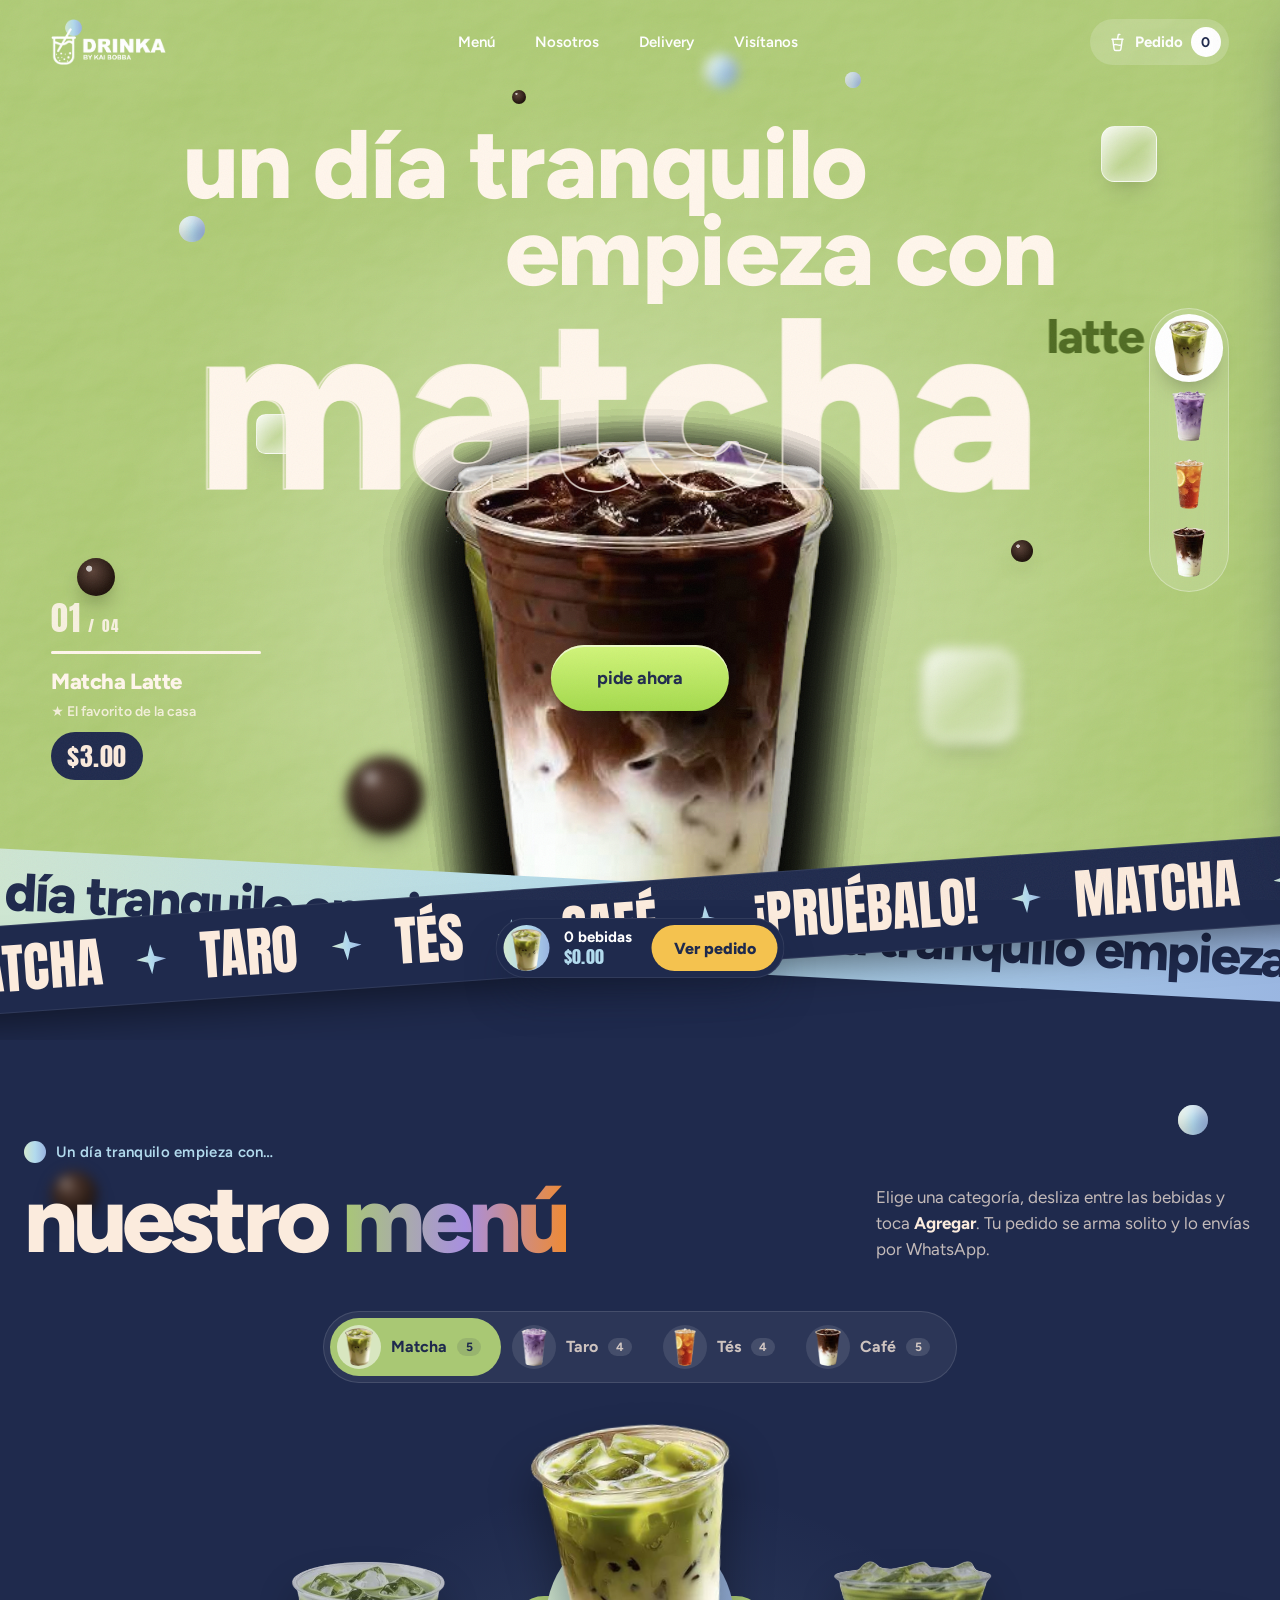
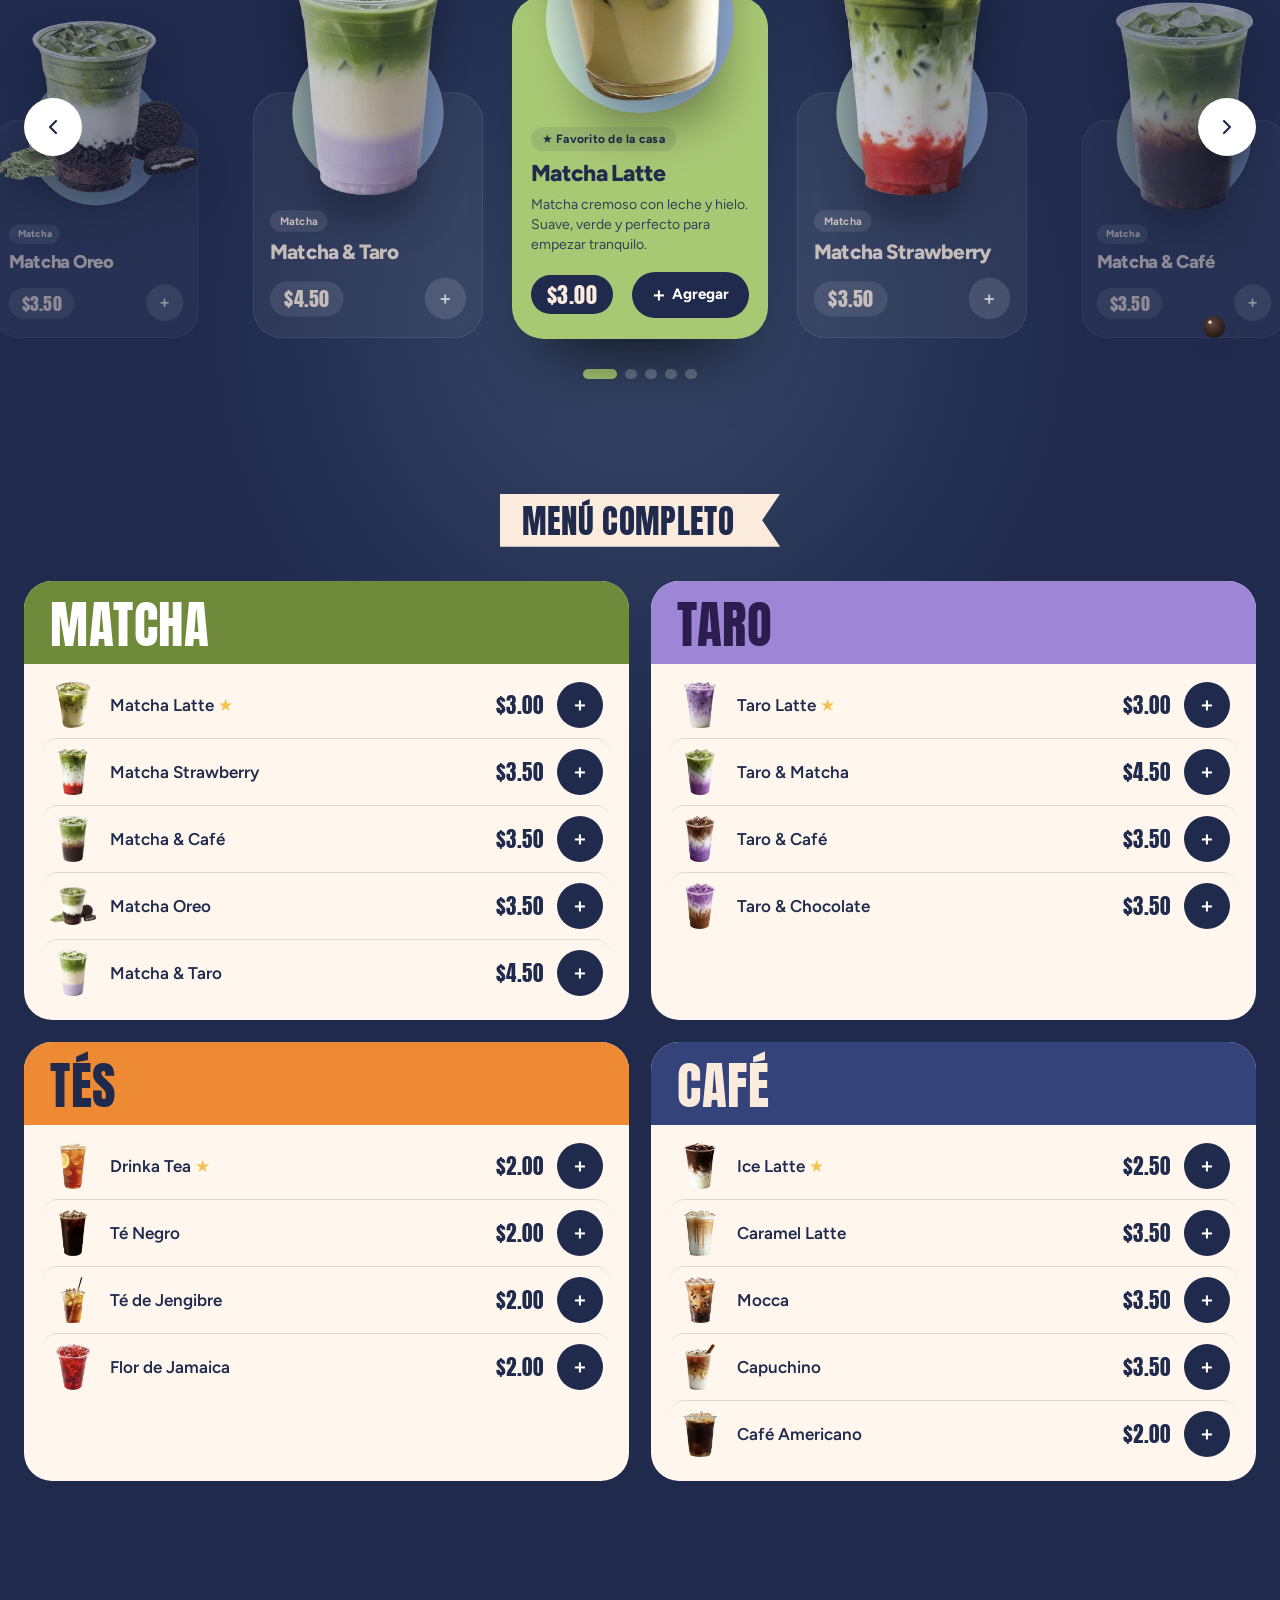
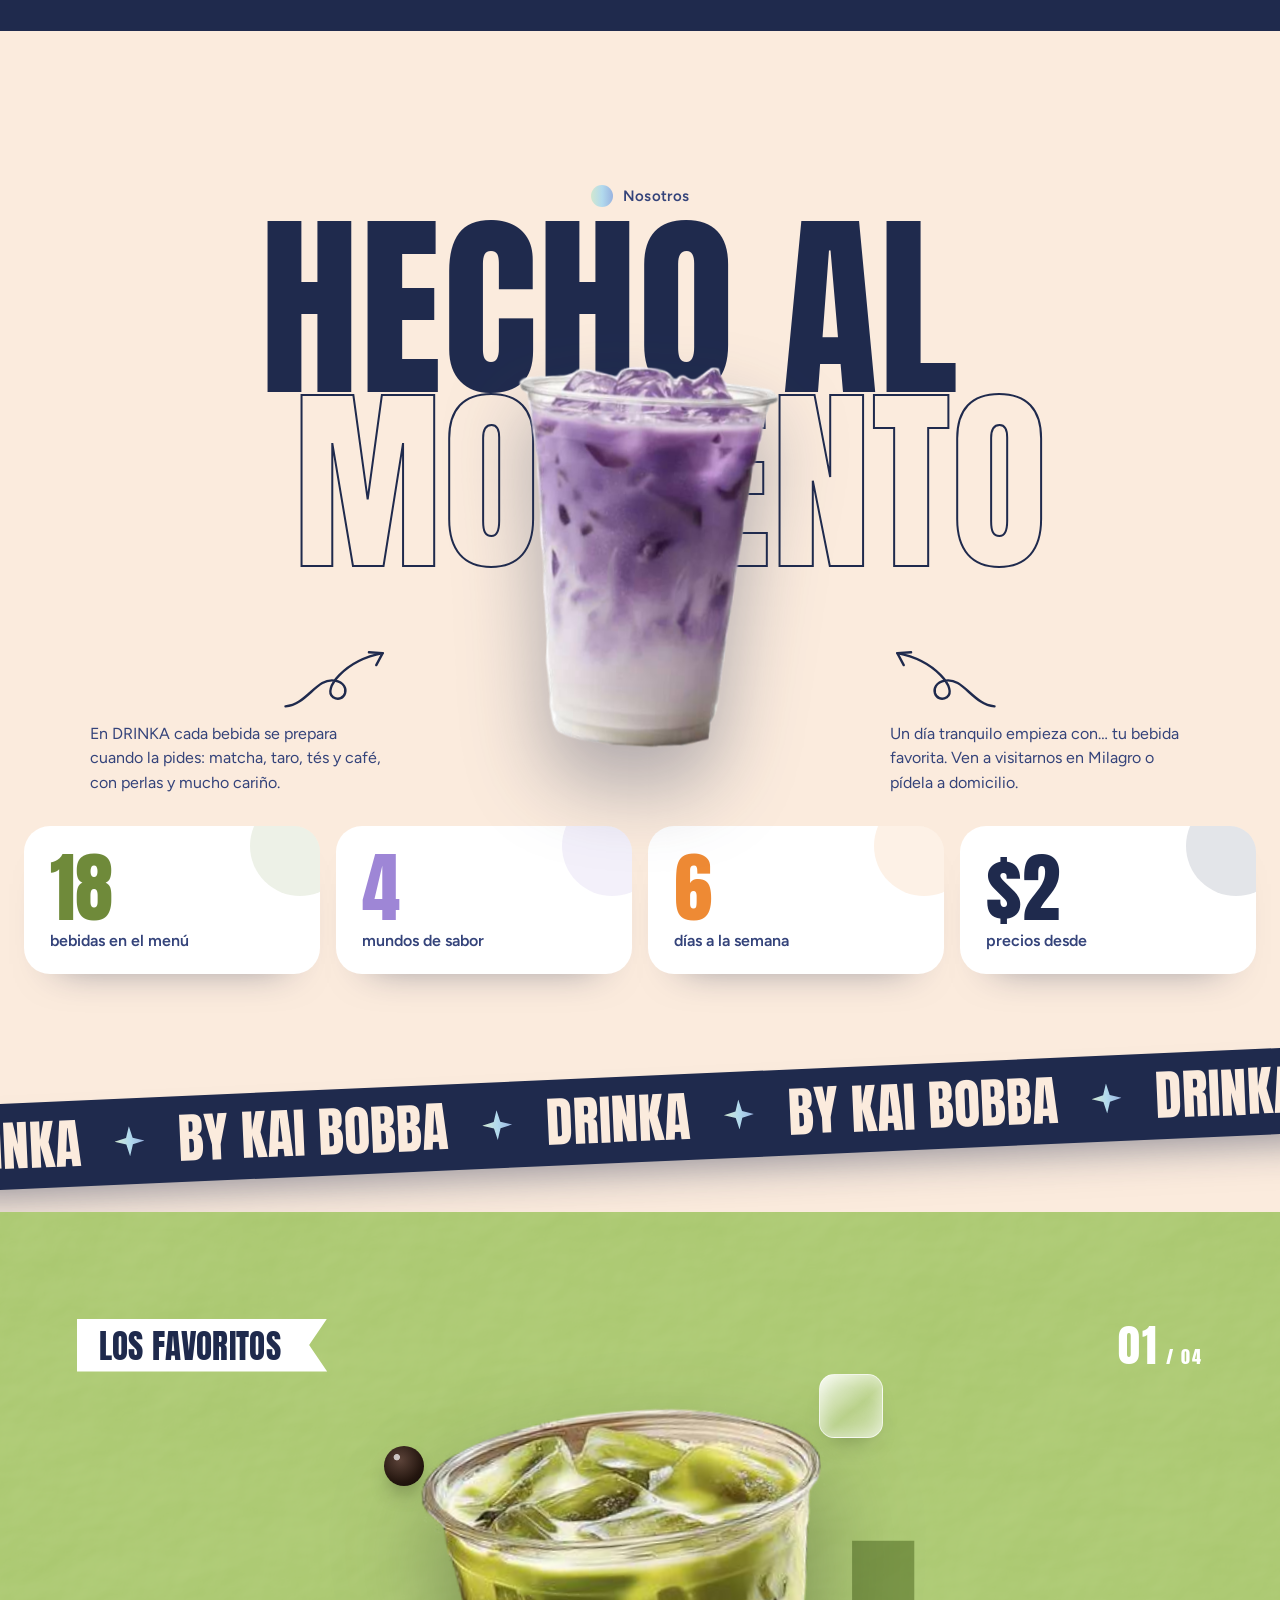
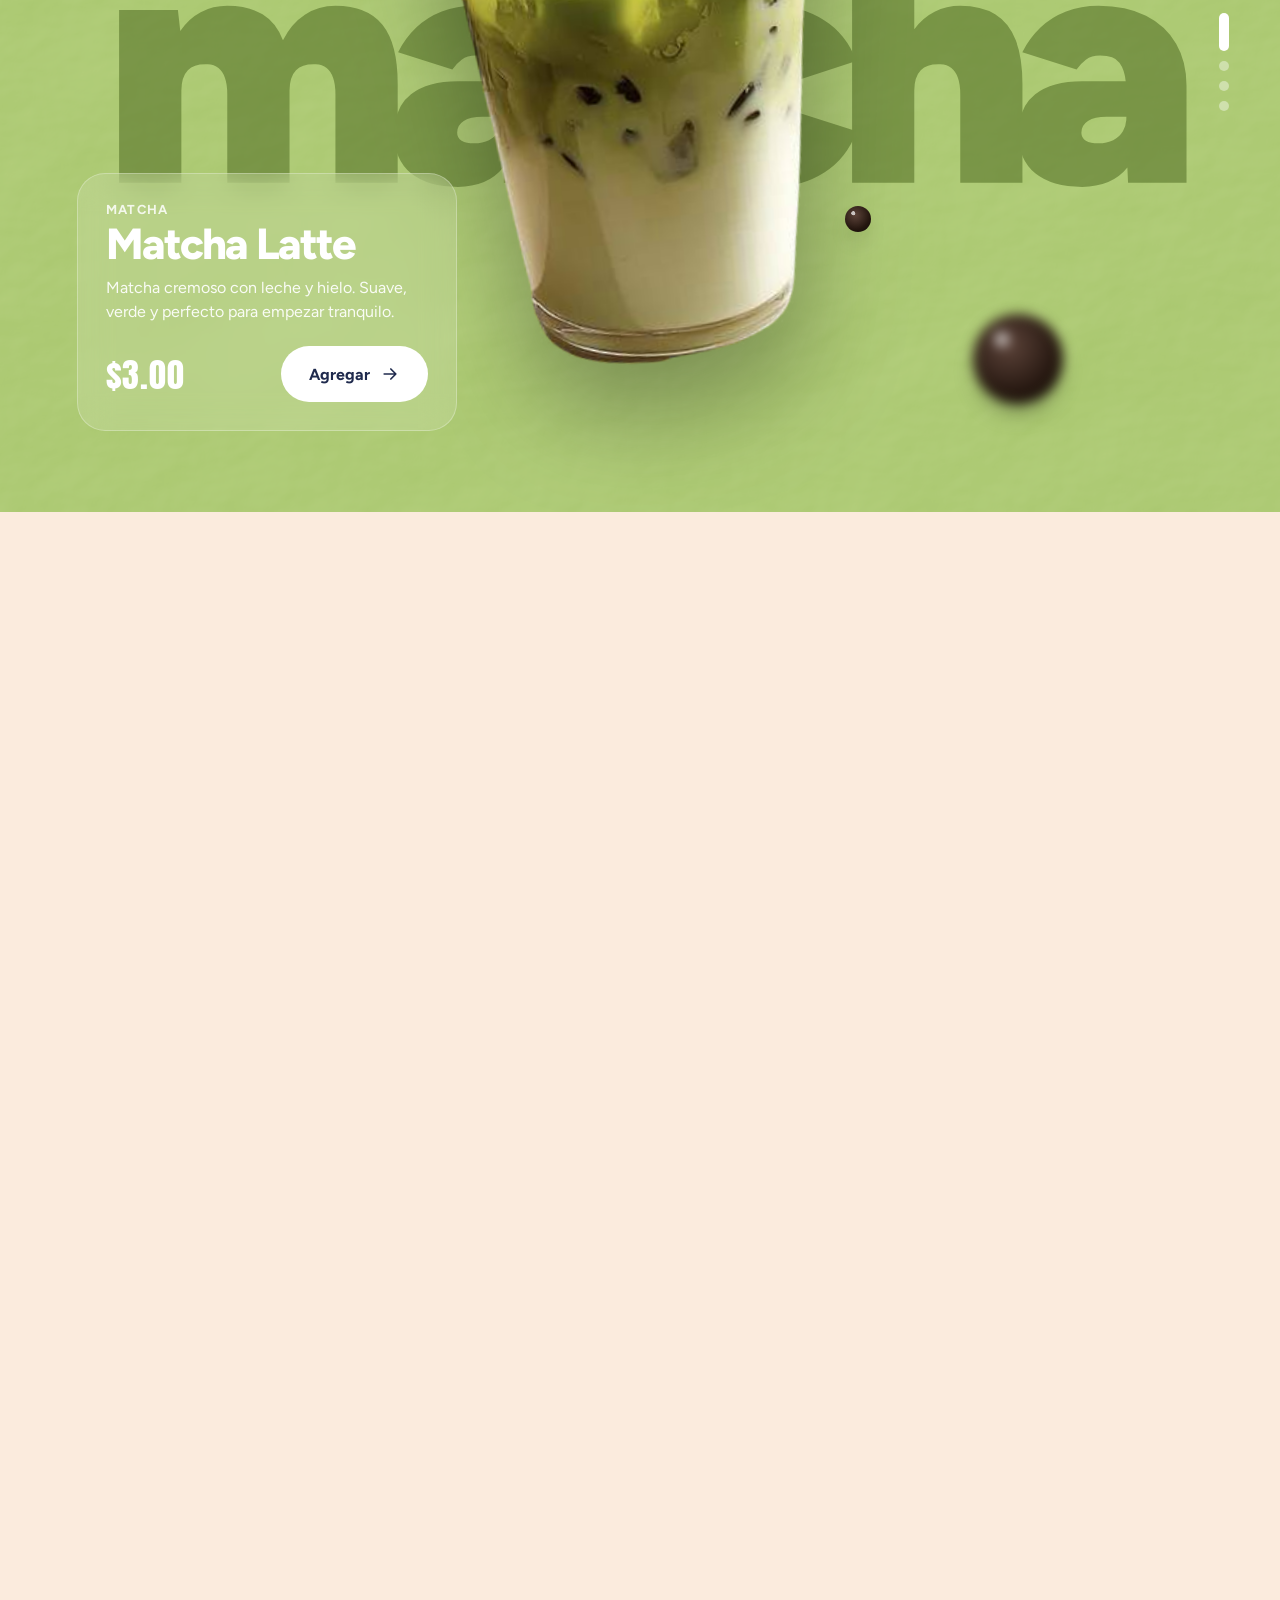
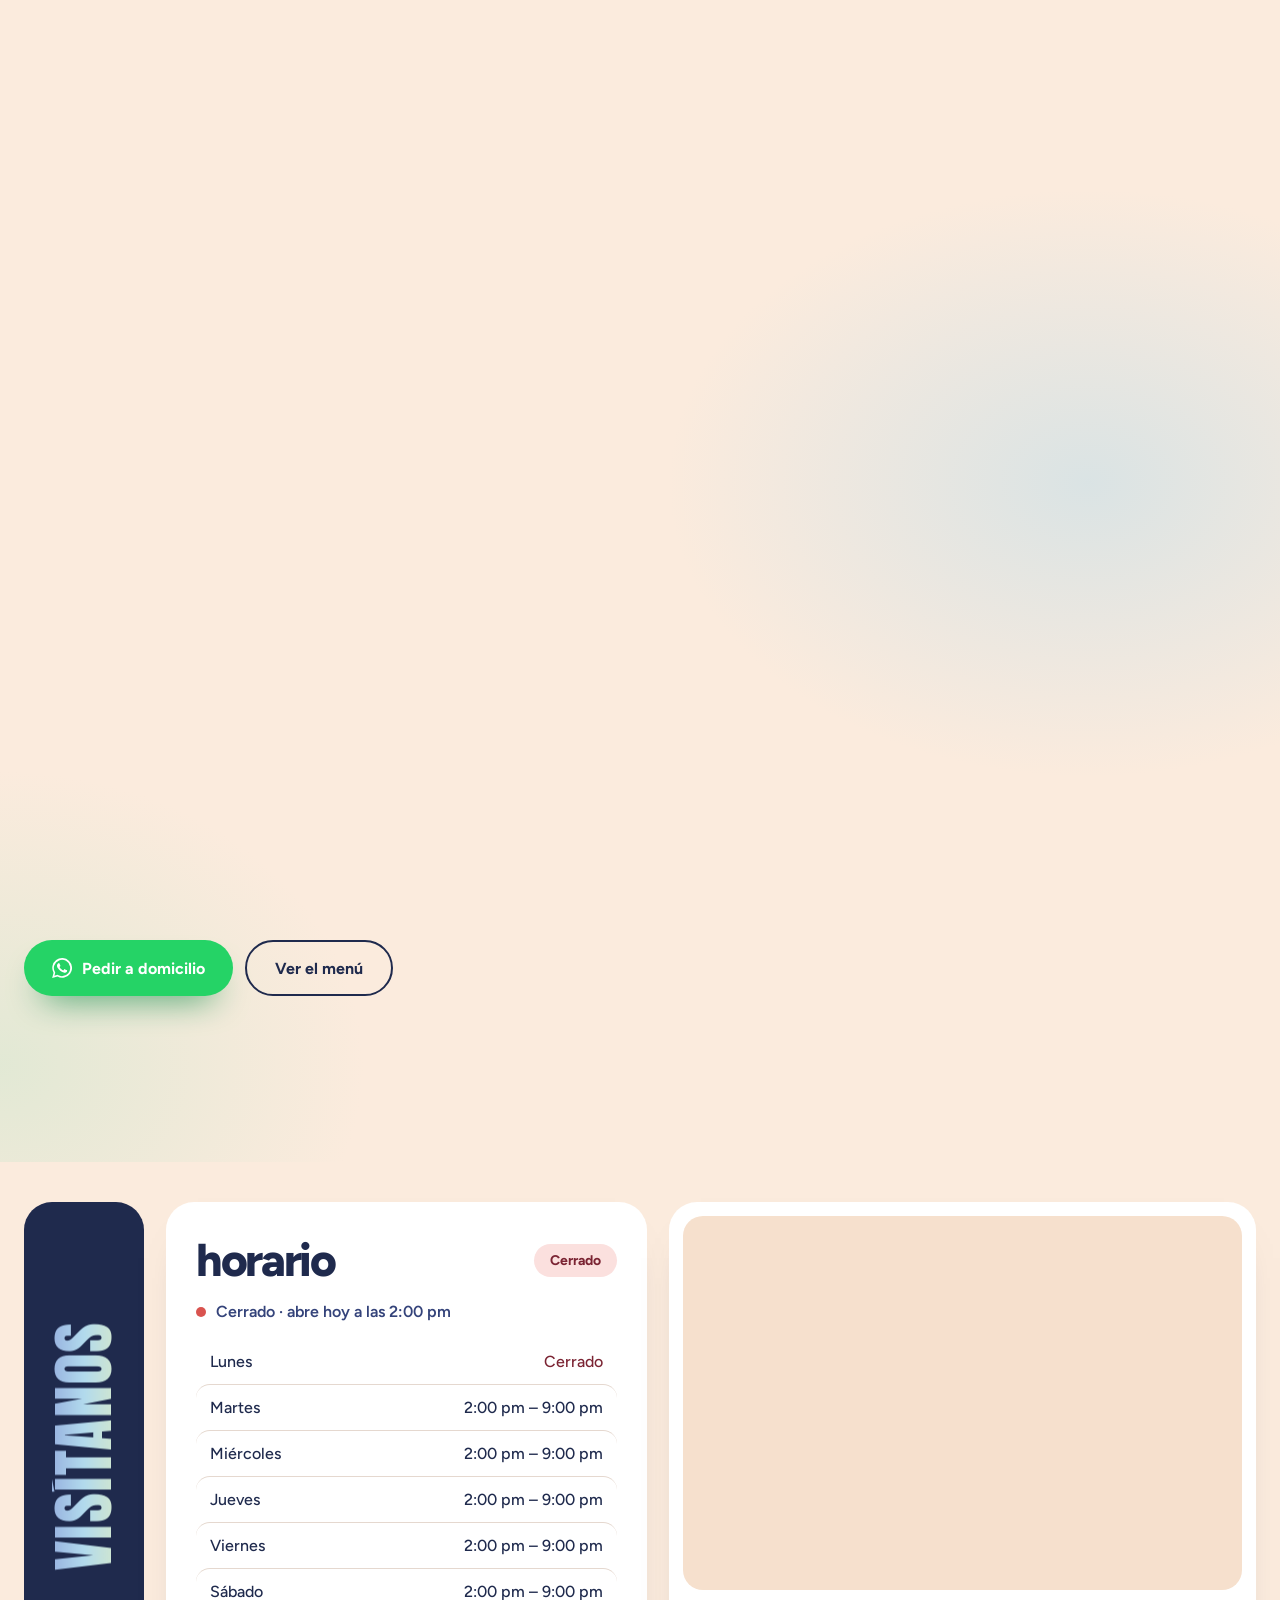
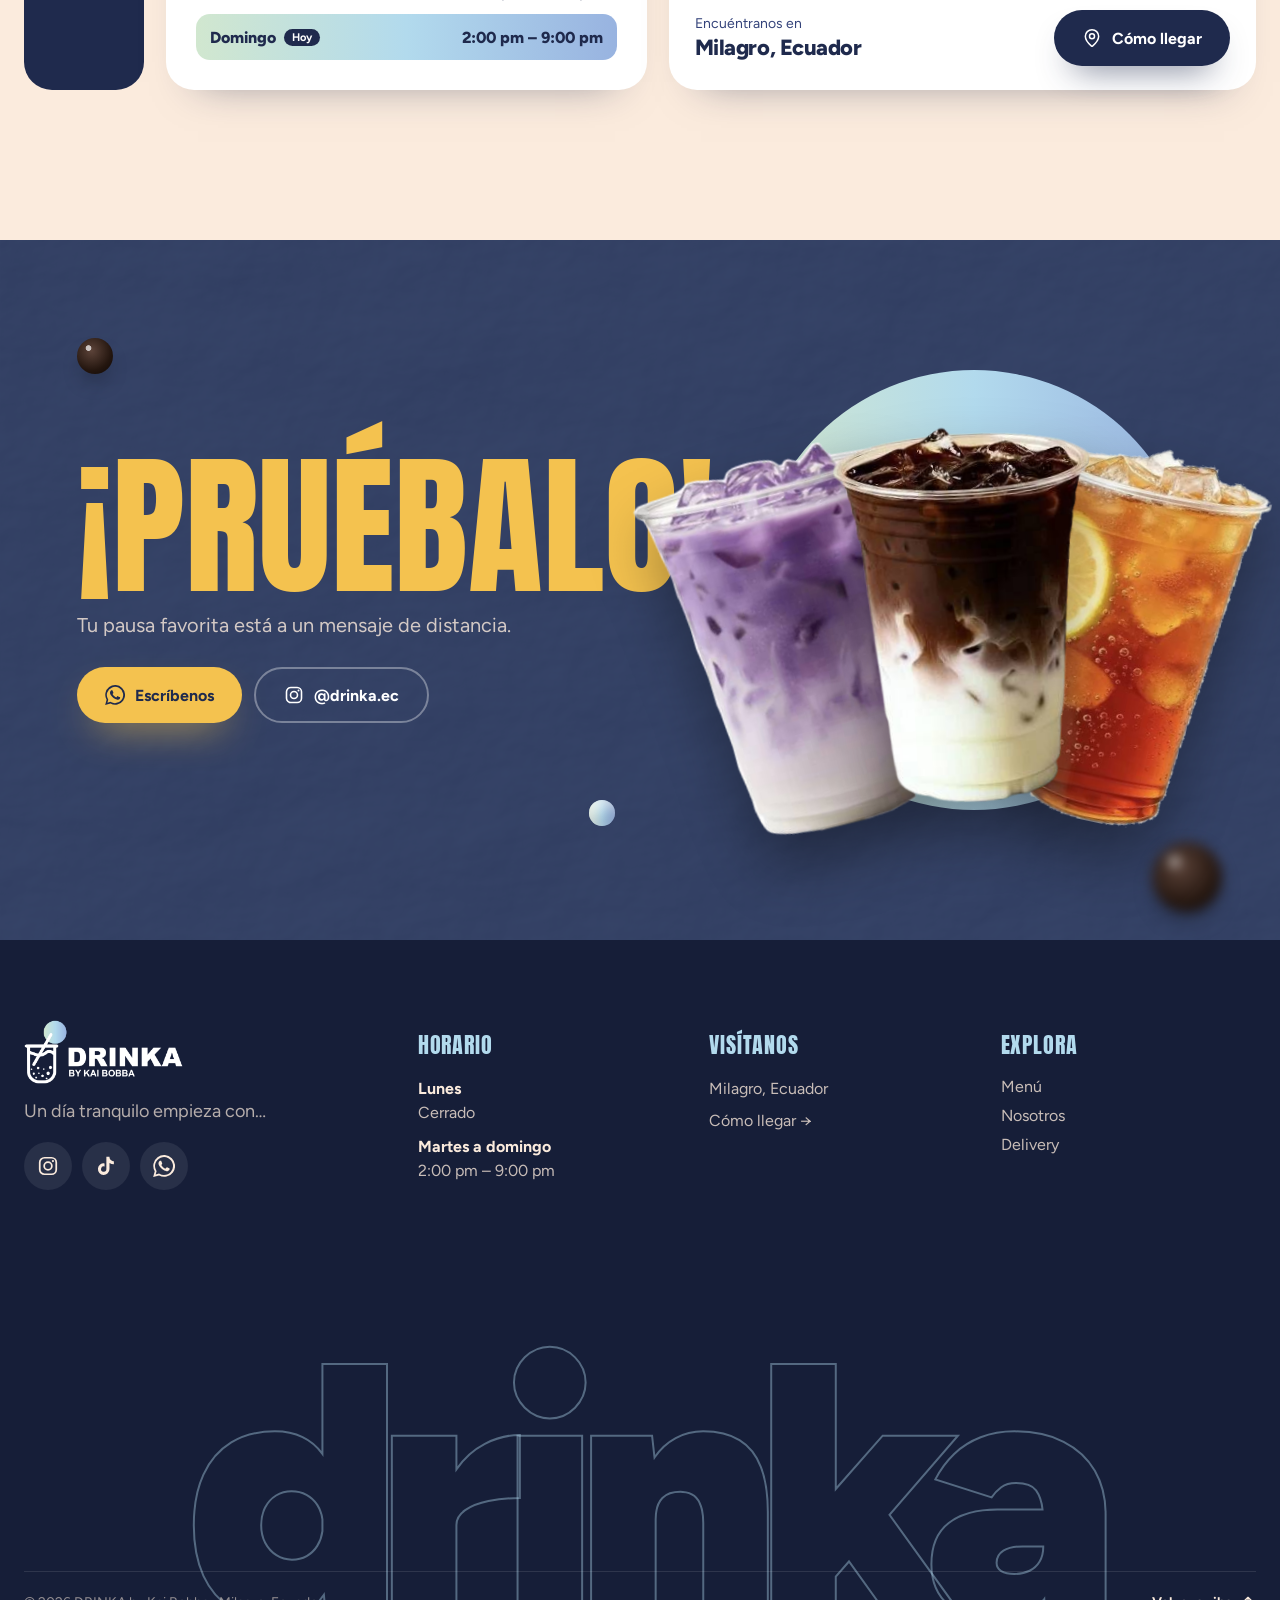
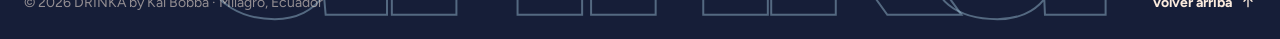
==== index.html @ bb8dd1a7 "Sitio web de DRINKA by Kai Bobba Portada con cambio de sabores, menú en carrusel y menú completo, se" ====
<!DOCTYPE html>
<html lang="es">
<head>
<meta charset="UTF-8">
<meta name="viewport" content="width=device-width, initial-scale=1, viewport-fit=cover">
<title>DRINKA by Kai Bobba · Matcha, taro, tés y café</title>
<meta name="description" content="DRINKA by Kai Bobba · Matcha, taro, tés y café en Milagro, Ecuador. Mira el menú, arma tu pedido y envíalo por WhatsApp.">
<meta name="theme-color" content="#1F2A4D">
<meta name="apple-mobile-web-app-title" content="DRINKA">
<meta name="format-detection" content="telephone=no">
<meta property="og:type" content="website">
<meta property="og:title" content="DRINKA by Kai Bobba">
<meta property="og:description" content="Un día tranquilo empieza con… Matcha, taro, tés y café.">
<meta property="og:url" content="https://elohim-desing-ec.github.io/drinka-web/">
<meta property="og:image" content="https://elohim-desing-ec.github.io/drinka-web/assets/og.png">
<meta property="og:image:width" content="1200">
<meta property="og:image:height" content="630">
<meta name="twitter:card" content="summary_large_image">
<link rel="icon" type="image/svg+xml" href="assets/favicon.svg">
<link rel="apple-touch-icon" href="assets/apple-touch-icon.png">
<link rel="preconnect" href="https://fonts.googleapis.com">
<link rel="preconnect" href="https://fonts.gstatic.com" crossorigin>
<link href="https://fonts.googleapis.com/css2?family=Anton&family=Figtree:wght@400;500;600;700;800;900&display=swap" rel="stylesheet">
<link rel="stylesheet" href="styles.css">
<script>
  document.documentElement.classList.add("js");
  try { if (sessionStorage.getItem("drinka-intro")) document.documentElement.classList.add("no-intro"); } catch (e) {}
</script>
</head>
<body>

<!-- Íconos -->
<svg class="sprite" aria-hidden="true">
  <defs>
    <linearGradient id="g-perla" x1="0" y1="0" x2="1" y2="0">
      <stop offset="0" stop-color="#D1E7CF"/><stop offset=".5" stop-color="#B2DAED"/><stop offset="1" stop-color="#98B3E0"/>
    </linearGradient>
    <symbol id="i-wa" viewBox="0 0 24 24"><path fill="currentColor" d="M17.5 14.4c-.3-.1-1.8-.9-2-1-.3-.1-.5-.1-.7.1-.2.3-.8 1-.9 1.2-.2.2-.3.2-.6.1-.3-.1-1.3-.5-2.4-1.5-.9-.8-1.5-1.8-1.7-2.1-.2-.3 0-.5.1-.6l.4-.5.3-.5v-.5l-.9-2.2c-.2-.6-.5-.5-.7-.5h-.6c-.2 0-.5.1-.8.4-.3.3-1 1-1 2.5s1.1 2.9 1.2 3.1c.1.2 2.1 3.2 5.1 4.5 2.5 1 3 .8 3.6.7.6-.1 1.8-.7 2-1.4.3-.7.3-1.3.2-1.4l-.6-.4zM12 21.8a9.8 9.8 0 0 1-5-1.4l-.4-.2-3.7 1 1-3.6-.2-.4A9.8 9.8 0 1 1 12 21.8zM20.5 3.5A11.8 11.8 0 0 0 1.9 17.7L.2 24l6.4-1.7A11.8 11.8 0 0 0 20.5 3.5z"/></symbol>
    <symbol id="i-ig" viewBox="0 0 24 24"><g fill="none" stroke="currentColor" stroke-width="1.9"><rect x="3" y="3" width="18" height="18" rx="5.2"/><circle cx="12" cy="12" r="4.2"/></g><circle cx="17.4" cy="6.6" r="1.2" fill="currentColor"/></symbol>
    <symbol id="i-tt" viewBox="0 0 24 24"><path fill="currentColor" d="M19.6 6.7a4.8 4.8 0 0 1-3.8-4.2V2h-3.4v13.4a2.9 2.9 0 1 1-2-2.8V9.2a6.3 6.3 0 1 0 5.4 6.2V8.6a8.2 8.2 0 0 0 4.8 1.5V6.7h-1z"/></symbol>
    <symbol id="i-pin" viewBox="0 0 24 24"><g fill="none" stroke="currentColor" stroke-width="1.8" stroke-linecap="round" stroke-linejoin="round"><path d="M20 10c0 5-5.5 10.2-7.4 11.8a1 1 0 0 1-1.2 0C9.5 20.2 4 15 4 10a8 8 0 0 1 16 0"/><circle cx="12" cy="10" r="3"/></g></symbol>
    <symbol id="i-bag" viewBox="0 0 24 24"><g fill="none" stroke="currentColor" stroke-width="1.8" stroke-linecap="round" stroke-linejoin="round"><path d="m6 8 1.75 12.28a2 2 0 0 0 2 1.72h4.54a2 2 0 0 0 2-1.72L18 8"/><path d="M5 8h14"/><path d="M7 15a6.47 6.47 0 0 1 5 0 6.47 6.47 0 0 0 5 0"/><path d="m12 8 1-6h2"/></g></symbol>
    <symbol id="i-arrow" viewBox="0 0 24 24"><path fill="none" stroke="currentColor" stroke-width="2" stroke-linecap="round" stroke-linejoin="round" d="M5 12h14M13 6l6 6-6 6"/></symbol>
    <symbol id="i-left" viewBox="0 0 24 24"><path fill="none" stroke="currentColor" stroke-width="2.2" stroke-linecap="round" stroke-linejoin="round" d="m15 18-6-6 6-6"/></symbol>
    <symbol id="i-right" viewBox="0 0 24 24"><path fill="none" stroke="currentColor" stroke-width="2.2" stroke-linecap="round" stroke-linejoin="round" d="m9 18 6-6-6-6"/></symbol>
    <symbol id="i-up" viewBox="0 0 24 24"><path fill="none" stroke="currentColor" stroke-width="2" stroke-linecap="round" stroke-linejoin="round" d="M12 19V5M6 11l6-6 6 6"/></symbol>
    <symbol id="i-send" viewBox="0 0 24 24"><path fill="currentColor" d="M3.4 20.4 21 12 3.4 3.6 3.4 10l12.6 2-12.6 2z"/></symbol>
  </defs>
</svg>

<!-- ============ INTRO ============ -->
<div class="intro" id="intro" aria-hidden="true">
  <div class="intro__inner">
    <svg class="iso" viewBox="0 0 545 805">
      <circle class="iso__perla" cx="391" cy="154" r="144" fill="url(#g-perla)"/>
      <g fill="none" stroke="#fff" stroke-linecap="round" stroke-linejoin="round">
        <path class="iso__draw iso__cup" pathLength="1" stroke-width="38" d="M55,340 V647 A130,130 0 0 0 185,777 H255 A130,130 0 0 0 385,647 V340"/>
        <path class="iso__draw iso__wave" pathLength="1" stroke-width="36" d="M74,410 C130,420 170,447 205,444 C245,440 275,400 310,400 C335,400 352,410 366,420"/>
      </g>
      <rect class="iso__rim" x="8" y="306" width="424" height="40" rx="20" fill="#fff"/>
      <g class="iso__straw">
        <line x1="205" y1="415" x2="173" y2="471" stroke="#1F2A4D" stroke-width="58"/>
        <line x1="340" y1="180" x2="121" y2="562" stroke="#fff" stroke-width="38" stroke-linecap="round"/>
      </g>
      <g class="iso__pearls" fill="#fff">
        <circle style="--d:0" cx="176" cy="602" r="16"/><circle style="--d:1" cx="331" cy="597" r="19"/>
        <circle style="--d:2" cx="94" cy="620" r="9"/><circle style="--d:3" cx="248" cy="617" r="9"/>
        <circle style="--d:4" cx="302" cy="669" r="21"/><circle style="--d:5" cx="121" cy="673" r="14"/>
        <circle style="--d:6" cx="185" cy="669" r="9"/><circle style="--d:7" cx="232" cy="701" r="16"/>
        <circle style="--d:8" cx="151" cy="724" r="11"/><circle style="--d:9" cx="283" cy="733" r="11"/>
      </g>
    </svg>
    <img class="intro__word" src="assets/wordmark-blanco.png" alt="" width="900" height="240">
  </div>
</div>

<!-- ============ NAVEGACIÓN ============ -->
<header class="nav" id="nav">
  <a class="nav__logo" href="#inicio" aria-label="DRINKA, inicio">
    <img class="nav__logo-w" src="assets/logo-blanco.png" alt="DRINKA by Kai Bobba" width="1100" height="442">
    <img class="nav__logo-b" src="assets/logo-azul.png" alt="" width="1100" height="442">
  </a>
  <nav class="nav__links" id="nav-links" aria-label="Principal">
    <a href="#menu" data-sec="menu">Menú</a>
    <a href="#nosotros" data-sec="nosotros">Nosotros</a>
    <a href="#delivery" data-sec="delivery">Delivery</a>
    <a href="#visitanos" data-sec="visitanos">Visítanos</a>
    <a class="nav__wa" data-link="whatsapp" href="#" target="_blank" rel="noopener"><svg aria-hidden="true"><use href="#i-wa"/></svg>Pedir por WhatsApp</a>
  </nav>
  <button class="nav__cart" id="open-cart" type="button">
    <svg aria-hidden="true"><use href="#i-bag"/></svg>
    <span>Pedido</span>
    <b class="nav__count" id="nav-count">0</b>
  </button>
  <button class="nav__burger" id="burger" type="button" aria-label="Abrir menú" aria-expanded="false"><span></span><span></span></button>
</header>

<main>
<!-- ============ HERO ============ -->
<section class="hero" id="inicio">
  <div class="hero__paper" aria-hidden="true"></div>
  <div class="hero__glow" aria-hidden="true"></div>
  <div class="pts" id="pts-back" aria-hidden="true"></div>

  <h1 class="hero__title" id="hero-title">
    <span class="hero__line hero__line--1"><span>un día tranquilo</span></span>
    <span class="hero__line hero__line--2"><span>empieza con</span></span>
    <span class="hero__line hero__line--3">
      <span class="hero__word" id="hero-word">matcha</span><sup class="hero__sup" id="hero-sup">latte</sup>
    </span>
  </h1>

  <div class="hero__stage" id="hero-stage">
    <div class="hero__cup"><img src="PNG/matcha-latte.png" alt="Matcha Latte" width="280" height="384"></div>
  </div>

  <div class="pts pts--front" id="pts-front" aria-hidden="true"></div>

  <a class="hero__cta" id="hero-cta" href="#menu">pide ahora</a>

  <div class="hero__info">
    <p class="hero__count" id="hero-count"><b>01</b> / 04</p>
    <div class="hero__bar"><span id="hero-bar"></span></div>
    <p class="hero__name" id="hero-name">Matcha Latte</p>
    <p class="hero__fav">★ El favorito de la casa</p>
    <span class="hero__price" id="hero-price">$3.00</span>
  </div>

  <div class="hero__flavors" id="hero-flavors" role="tablist" aria-label="Elige un sabor"></div>
</section>

<!-- ============ CINTAS ============ -->
<div class="ribbons" aria-hidden="true">
  <div class="ribbon ribbon--b"><div class="ribbon__track" data-words="un día tranquilo empieza con…"></div></div>
  <div class="ribbon ribbon--a"><div class="ribbon__track" data-words="Matcha|Taro|Tés|Café|¡Pruébalo!"></div></div>
</div>

<!-- ============ MENÚ ============ -->
<section class="menu" id="menu">
  <div class="pts" id="pts-menu" aria-hidden="true"></div>
  <div class="wrap">
    <div class="menu__head reveal">
      <div>
        <p class="eyebrow eyebrow--light">Un día tranquilo empieza con…</p>
        <h2 class="display display--light">nuestro <em>menú</em></h2>
      </div>
      <p class="menu__txt">Elige una categoría, desliza entre las bebidas y toca <b>Agregar</b>. Tu pedido se arma solito y lo envías por WhatsApp.</p>
    </div>

    <div class="tabs reveal" id="tabs" role="tablist" aria-label="Categorías"><span class="tabs__pill" id="tabs-pill"></span></div>

    <div class="carousel reveal" id="carousel" tabindex="0" aria-roledescription="carrusel" aria-label="Bebidas">
      <button class="carousel__arrow carousel__arrow--prev" id="prev" type="button" aria-label="Bebida anterior"><svg><use href="#i-left"/></svg></button>
      <div class="carousel__track" id="track"></div>
      <button class="carousel__arrow carousel__arrow--next" id="next" type="button" aria-label="Bebida siguiente"><svg><use href="#i-right"/></svg></button>
    </div>
    <div class="carousel__dots" id="cdots"></div>

    <div class="full">
      <h3 class="flag reveal">Menú completo</h3>
      <div class="blocks" id="blocks"></div>
    </div>
  </div>
</section>

<!-- ============ NOSOTROS ============ -->
<section class="quality" id="nosotros">
  <div class="quality__stage">
    <p class="eyebrow quality__kicker reveal">Nosotros</p>
    <h2 class="quality__title" aria-label="Hecho al momento">
      <span id="q-l1">Hecho al</span>
      <span id="q-l2">momento</span>
    </h2>
    <img class="quality__cup" id="q-cup" src="PNG/taro-latte.png" alt="" loading="lazy">

    <div class="quality__note quality__note--l reveal">
      <svg class="doodle" viewBox="0 0 120 80" aria-hidden="true"><g fill="none" stroke="currentColor" stroke-width="2.6" stroke-linecap="round" stroke-linejoin="round"><path pathLength="1" d="M6 72 C30 70 40 40 60 44 C80 48 70 70 58 62 C46 54 70 22 112 14"/><path pathLength="1" d="M112 14 l-15 -1 M112 14 l-7 13"/></g></svg>
      <p>En DRINKA cada bebida se prepara cuando la pides: matcha, taro, tés y café, con perlas y mucho cariño.</p>
    </div>
    <div class="quality__note quality__note--r reveal" style="--d:1">
      <svg class="doodle" viewBox="0 0 120 80" aria-hidden="true"><g fill="none" stroke="currentColor" stroke-width="2.6" stroke-linecap="round" stroke-linejoin="round"><path pathLength="1" d="M6 72 C30 70 40 40 60 44 C80 48 70 70 58 62 C46 54 70 22 112 14"/><path pathLength="1" d="M112 14 l-15 -1 M112 14 l-7 13"/></g></svg>
      <p>Un día tranquilo empieza con… tu bebida favorita. Ven a visitarnos en Milagro o pídela a domicilio.</p>
    </div>
  </div>

  <div class="wrap stats" id="stats"></div>

  <div class="ribbon ribbon--solo" aria-hidden="true"><div class="ribbon__track" data-words="DRINKA|by Kai Bobba"></div></div>
</section>

<!-- ============ FAVORITOS (scroll) ============ -->
<section class="favs" id="favs">
  <div class="favs__sticky">
    <div class="favs__bg" id="favs-bg"></div>
    <div class="favs__paper" aria-hidden="true"></div>
    <div class="pts" id="pts-favs" aria-hidden="true"></div>
    <div class="favs__top">
      <h2 class="flag flag--light">Los favoritos</h2>
      <p class="favs__count" id="favs-count"><b>01</b> / 04</p>
    </div>
    <div class="favs__big" id="favs-big" aria-hidden="true">matcha</div>
    <div class="favs__cups" id="favs-cups"></div>
    <div class="favs__card" id="favs-card">
      <p class="favs__cat" id="favs-cat">Matcha</p>
      <h3 class="favs__name" id="favs-name">Matcha Latte</h3>
      <p class="favs__desc" id="favs-desc"></p>
      <div class="favs__row">
        <span class="favs__price" id="favs-price">$3.00</span>
        <button class="btn btn--light" id="favs-add" type="button">Agregar <svg><use href="#i-arrow"/></svg></button>
      </div>
    </div>
    <div class="favs__dots" id="favs-dots" aria-hidden="true"></div>
  </div>
</section>

<!-- ============ DELIVERY ============ -->
<section class="delivery" id="delivery">
  <div class="wrap delivery__grid">
    <div class="delivery__copy">
      <div class="reveal">
        <p class="eyebrow">Delivery</p>
        <h2 class="display">pedir es <em>facilísimo</em></h2>
      </div>
      <ol class="steps">
        <li class="step reveal" style="--d:0;--c:#6F8A3A"><span class="step__n">1</span><div><h3>Elige tu bebida</h3><p>Explora el menú y toca <b>Agregar</b> en las que quieras.</p></div></li>
        <li class="step reveal" style="--d:1;--c:#9E86D6"><span class="step__n">2</span><div><h3>Revisa tu pedido</h3><p>Abajo verás tu pedido con el total. Ajusta las cantidades.</p></div></li>
        <li class="step reveal" style="--d:2;--c:#EE8A34"><span class="step__n">3</span><div><h3>Envíalo por WhatsApp</h3><p>Nos llega todo escrito. Solo confirma tu dirección y listo.</p></div></li>
      </ol>
      <div class="delivery__cta reveal">
        <a class="btn btn--wa" data-link="delivery" href="#" target="_blank" rel="noopener"><svg><use href="#i-wa"/></svg>Pedir a domicilio</a>
        <a class="btn btn--ghost" href="#menu">Ver el menú</a>
      </div>
    </div>

    <div class="phone-wrap reveal" style="--d:1">
      <span class="sticker">¡así nos llega!</span>
      <div class="phone" id="phone">
        <div class="phone__island"></div>
        <div class="phone__screen">
          <div class="phone__bar">
            <img src="assets/apple-touch-icon.png" alt="" width="180" height="180">
            <div><b>DRINKA by Kai Bobba</b><small>en línea</small></div>
          </div>
          <div class="phone__chat">
            <p class="phone__day">Hoy</p>
            <div class="bubble bubble--out" id="chat-msg"></div>
            <div class="bubble bubble--in" id="chat-reply" hidden></div>
          </div>
          <div class="phone__input"><span>Mensaje</span><i><svg><use href="#i-send"/></svg></i></div>
        </div>
      </div>
    </div>
  </div>
</section>

<!-- ============ VISÍTANOS ============ -->
<section class="visit" id="visitanos">
  <div class="wrap visit__grid">
    <div class="visit__label reveal"><span>Visítanos</span></div>
    <div class="card hours reveal" style="--d:1">
      <div class="card__head">
        <h3 class="card__title">Horario</h3>
        <span class="pill" id="pill">—</span>
      </div>
      <p class="status" id="status"><span class="status__dot"></span><span id="status-text">Cargando…</span></p>
      <ul class="hours__list" id="hours"></ul>
    </div>
    <div class="card map reveal" style="--d:2">
      <div class="map__frame">
        <iframe title="Ubicación de DRINKA" loading="lazy" referrerpolicy="no-referrer-when-downgrade"
          src="https://maps.google.com/maps?q=-2.138061,-79.593803&z=16&output=embed"></iframe>
      </div>
      <div class="map__foot">
        <div>
          <p class="map__label">Encuéntranos en</p>
          <p class="map__addr" data-text="direccion">Milagro, Ecuador</p>
        </div>
        <a class="btn btn--navy" data-link="mapa" href="#" target="_blank" rel="noopener"><svg><use href="#i-pin"/></svg>Cómo llegar</a>
      </div>
    </div>
  </div>
</section>

<!-- ============ CTA FINAL ============ -->
<section class="final">
  <div class="pts" id="pts-final" aria-hidden="true"></div>
  <div class="final__inner">
    <h2 class="final__title reveal">¡Pruébalo!</h2>
    <p class="final__txt reveal">Tu pausa favorita está a un mensaje de distancia.</p>
    <div class="final__btns reveal">
      <a class="btn btn--gold" data-link="whatsapp" href="#" target="_blank" rel="noopener"><svg><use href="#i-wa"/></svg>Escríbenos</a>
      <a class="btn btn--ghost-light" data-link="instagram" href="#" target="_blank" rel="noopener"><svg><use href="#i-ig"/></svg>@drinka.ec</a>
    </div>
  </div>
  <div class="final__cups" aria-hidden="true">
    <img src="PNG/taro-latte.png" alt="" loading="lazy" style="--r:-14deg;--x:-118%;--y:6%">
    <img src="PNG/drinka-tea.png" alt="" loading="lazy" style="--r:12deg;--x:18%;--y:4%">
    <img src="PNG/ice-latte.png" alt="" loading="lazy" style="--r:-3deg;--x:-52%;--y:-2%;z-index:2">
  </div>
</section>
</main>

<!-- ============ FOOTER ============ -->
<footer class="foot">
  <div class="wrap foot__top">
    <div class="foot__brand">
      <img class="foot__logo" src="assets/logo-blanco.png" alt="DRINKA by Kai Bobba" width="1100" height="442" loading="lazy">
      <p>Un día tranquilo empieza con…</p>
      <div class="foot__social">
        <a data-link="instagram" href="#" target="_blank" rel="noopener" aria-label="Instagram"><svg><use href="#i-ig"/></svg></a>
        <a data-link="tiktok" href="#" target="_blank" rel="noopener" aria-label="TikTok"><svg><use href="#i-tt"/></svg></a>
        <a data-link="whatsapp" href="#" target="_blank" rel="noopener" aria-label="WhatsApp"><svg><use href="#i-wa"/></svg></a>
      </div>
    </div>
    <div class="foot__col">
      <h4>Horario</h4>
      <div id="foot-hours"></div>
    </div>
    <div class="foot__col">
      <h4>Visítanos</h4>
      <p data-text="direccion">Milagro, Ecuador</p>
      <a class="foot__link" data-link="mapa" href="#" target="_blank" rel="noopener">Cómo llegar →</a>
    </div>
    <div class="foot__col">
      <h4>Explora</h4>
      <a class="foot__link" href="#menu">Menú</a>
      <a class="foot__link" href="#nosotros">Nosotros</a>
      <a class="foot__link" href="#delivery">Delivery</a>
    </div>
  </div>
  <div class="foot__giant reveal" data-text="drinka" aria-hidden="true">drinka</div>
  <div class="wrap foot__bottom">
    <p>© <span id="year">2026</span> DRINKA by Kai Bobba · Milagro, Ecuador</p>
    <a href="#inicio" class="foot__up">Volver arriba <svg><use href="#i-up"/></svg></a>
  </div>
</footer>

<!-- ============ BARRA DEL PEDIDO ============ -->
<div class="cartbar" id="cartbar" aria-hidden="true">
  <span class="cartbar__img"><img id="cartbar-img" src="assets/vasos/matcha-latte-mini.webp" alt=""></span>
  <div class="cartbar__info"><b id="cartbar-count">0 bebidas</b><span id="cartbar-total">$0.00</span></div>
  <button class="cartbar__btn" id="cartbar-open" type="button" tabindex="-1">Ver pedido</button>
</div>

<!-- ============ PEDIDO ============ -->
<div class="scrim" id="scrim" hidden></div>
<aside class="drawer" id="drawer" aria-label="Tu pedido" aria-hidden="true">
  <span class="drawer__handle" aria-hidden="true"></span>
  <div class="drawer__head">
    <h2>Tu pedido</h2>
    <button class="drawer__close" id="close-cart" type="button" aria-label="Cerrar">×</button>
  </div>
  <ul class="drawer__list" id="cart-list"></ul>
  <div class="drawer__empty" id="cart-empty">
    <img src="PNG/matcha-latte.png" alt="">
    <p>Tu pedido está vacío.<br>Agrega algo rico del menú.</p>
    <a class="btn btn--navy" href="#menu" id="empty-go">Ver el menú</a>
  </div>
  <div class="drawer__foot">
    <div class="drawer__total"><span>Total</span><b id="cart-total">$0.00</b></div>
    <a class="btn btn--wa btn--block" id="cart-send" href="#" target="_blank" rel="noopener"><svg><use href="#i-wa"/></svg>Enviar pedido por WhatsApp</a>
    <button class="drawer__clear" id="cart-clear" type="button">Vaciar pedido</button>
  </div>
</aside>

<script src="script.js"></script>
</body>
</html>
---- styles.css ----
/* =========================================================
   DRINKA by Kai Bobba · sitio web
   Paleta de la tarjeta DRINKA y los menús
   ========================================================= */
:root {
  --navy: #1F2A4D;
  --navy-2: #161E38;
  --navy-3: #34437A;
  --cream: #FBEBDD;
  --cream-2: #F6E0CD;
  --paper: #FFF7EE;
  --white: #FFFFFF;
  --matcha: #6F8A3A;
  --taro: #9E86D6;
  --te: #EE8A34;
  --gold: #F4C24F;
  --line: #E5D8CF;
  --perla: linear-gradient(90deg, #D1E7CF, #B2DAED 50%, #98B3E0);

  --display: "Figtree", system-ui, sans-serif;
  --block: "Anton", "Arial Narrow", sans-serif;
  --ease: cubic-bezier(.2, .75, .2, 1);
  --io: cubic-bezier(.76, 0, .24, 1);
  --spring: cubic-bezier(.34, 1.56, .64, 1);
  --radius: 28px;
  --wrap: 1240px;

  /* papel arrugado */
  --crumple: url("data:image/svg+xml,%3Csvg xmlns='http://www.w3.org/2000/svg' width='1600' height='1000'%3E%3Cfilter id='p' x='0' y='0'%3E%3CfeTurbulence type='fractalNoise' baseFrequency='.0045 .006' numOctaves='5' seed='11'/%3E%3CfeDiffuseLighting lighting-color='%23fff' surfaceScale='5'%3E%3CfeDistantLight azimuth='225' elevation='48'/%3E%3C/feDiffuseLighting%3E%3C/filter%3E%3Crect width='100%25' height='100%25' filter='url(%23p)'/%3E%3C/svg%3E");
  /* grano fino */
  --noise: url("data:image/svg+xml,%3Csvg xmlns='http://www.w3.org/2000/svg' width='180' height='180'%3E%3Cfilter id='n'%3E%3CfeTurbulence type='fractalNoise' baseFrequency='.85' numOctaves='3' stitchTiles='stitch'/%3E%3C/filter%3E%3Crect width='100%25' height='100%25' filter='url(%23n)'/%3E%3C/svg%3E");
}

*, *::before, *::after { box-sizing: border-box; }
html { scroll-behavior: smooth; -webkit-text-size-adjust: 100%; }
body {
  margin: 0;
  font-family: var(--display);
  color: var(--navy);
  background: var(--cream);
  -webkit-font-smoothing: antialiased;
  overflow-x: hidden;
}
body::after {
  content: ""; position: fixed; inset: 0; z-index: 300; pointer-events: none;
  background: var(--noise); opacity: .05;
}
::selection { background: #A88FE0; color: #fff; }
img { display: block; max-width: 100%; }
a { color: inherit; text-decoration: none; }
button { font: inherit; color: inherit; cursor: pointer; border: 0; background: none; }
svg { width: 1em; height: 1em; }
.sprite { position: absolute; width: 0; height: 0; overflow: hidden; }
.wrap { width: min(var(--wrap), 100% - 48px); margin-inline: auto; }
:focus-visible { outline: 3px solid var(--gold); outline-offset: 3px; border-radius: 12px; }
.is-loading { overflow: hidden; }
section[id] { scroll-margin-top: 64px; }

/* ---------- Tipos ---------- */
.eyebrow {
  display: inline-flex; align-items: center; gap: 10px;
  margin: 0 0 14px;
  font-weight: 600; font-size: 15px; letter-spacing: .02em;
  color: var(--navy-3);
}
.eyebrow::before { content: ""; width: 22px; height: 22px; border-radius: 50%; background: var(--perla); }
.eyebrow--light { color: #B2DAED; }
.display {
  margin: 0;
  font-weight: 800;
  font-size: clamp(46px, 7.4vw, 112px);
  line-height: .9;
  letter-spacing: -.055em;
  text-transform: lowercase;
}
.display em {
  font-style: normal;
  background: linear-gradient(90deg, #6F8A3A, #9E86D6 55%, #EE8A34);
  -webkit-background-clip: text; background-clip: text; color: transparent;
}
.display--light { color: var(--cream); }
.display--light em { background: linear-gradient(90deg, #A9C874, #A88FE0 55%, #EE8A34); -webkit-background-clip: text; background-clip: text; }

/* Etiqueta tipo bandera */
.flag {
  display: inline-block; margin: 0;
  padding: 10px 46px 8px 22px;
  font-family: var(--block); font-weight: 400; font-size: clamp(24px, 2.6vw, 34px);
  text-transform: uppercase; letter-spacing: .01em; line-height: 1.05;
  background: var(--cream); color: var(--navy);
  clip-path: polygon(0 0, 100% 0, calc(100% - 18px) 50%, 100% 100%, 0 100%);
}
.flag--light { background: var(--white); }

/* ---------- Botones ---------- */
.btn {
  display: inline-flex; align-items: center; justify-content: center; gap: 10px;
  height: 56px; padding: 0 28px;
  border-radius: 999px;
  font-weight: 700; font-size: 16px; white-space: nowrap;
  transition: transform .35s var(--spring), box-shadow .35s, background .3s, color .3s;
}
.btn svg { width: 20px; height: 20px; }
.btn:hover { transform: translateY(-3px); }
.btn:active { transform: translateY(0) scale(.97); }
.btn--wa { background: #25D366; color: var(--white); box-shadow: 0 18px 34px -18px #128C4A; }
.btn--navy { background: var(--navy); color: var(--white); box-shadow: 0 18px 34px -18px rgba(31,42,77,.8); }
.btn--gold { background: var(--gold); color: var(--navy); box-shadow: 0 18px 40px -18px rgba(244,194,79,.9); }
.btn--ghost { border: 2px solid var(--navy); color: var(--navy); }
.btn--ghost:hover { background: var(--navy); color: var(--white); }
.btn--ghost-light { border: 2px solid rgba(255,255,255,.35); color: var(--white); }
.btn--ghost-light:hover { background: rgba(255,255,255,.1); }
.btn--light { background: var(--white); color: var(--navy); }
.btn--block { width: 100%; }

/* =========================================================
   INTRO
   ========================================================= */
.intro { display: none; }
.js .intro {
  position: fixed; inset: 0; z-index: 200;
  display: grid; place-items: center;
  background: var(--navy);
  clip-path: inset(0 0 0 0);
  transition: clip-path 1s var(--io);
}
.no-intro .intro { display: none; }
.intro.is-out { clip-path: inset(0 0 100% 0); }
.intro__inner { display: flex; flex-direction: column; align-items: center; gap: 28px; transition: transform 1s var(--io), opacity .5s; }
.intro.is-out .intro__inner { transform: translateY(-90px); opacity: 0; }
.iso { width: clamp(84px, 10vw, 124px); height: auto; overflow: visible; }
.iso__draw { stroke-dasharray: 1; stroke-dashoffset: 1; animation: draw .9s var(--ease) forwards; }
.iso__wave { animation-delay: .45s; }
@keyframes draw { to { stroke-dashoffset: 0; } }
.iso__rim { transform-box: fill-box; transform-origin: center; transform: scaleX(0); animation: grow .6s var(--ease) .1s forwards; }
@keyframes grow { to { transform: scaleX(1); } }
.iso__straw { opacity: 0; transform: translate(80px, -140px); animation: straw .8s var(--spring) .7s forwards; }
@keyframes straw { to { opacity: 1; transform: none; } }
.iso__perla, .iso__pearls circle { transform-box: fill-box; transform-origin: center; transform: scale(0); }
.iso__perla { animation: pop .8s var(--spring) .9s forwards; }
.iso__pearls circle { animation: pop .5s var(--spring) forwards; animation-delay: calc(1s + var(--d) * 55ms); }
@keyframes pop { to { transform: scale(1); } }
.intro__word { width: clamp(170px, 20vw, 260px); height: auto; opacity: 0; transform: translateY(16px); animation: wordIn .8s var(--ease) 1.15s forwards; }
@keyframes wordIn { to { opacity: 1; transform: none; } }

/* =========================================================
   NAVEGACIÓN
   ========================================================= */
.nav {
  position: fixed; inset: 0 0 auto; z-index: 50;
  display: flex; align-items: center; gap: 28px;
  height: 84px; padding: 0 clamp(20px, 4vw, 56px);
  color: var(--white);
  transition: background .4s, color .4s, height .4s, box-shadow .4s;
}
.nav--solid {
  height: 70px;
  background: rgba(251, 235, 221, .86);
  -webkit-backdrop-filter: blur(14px) saturate(1.4); backdrop-filter: blur(14px) saturate(1.4);
  color: var(--navy);
  box-shadow: 0 1px 0 rgba(31,42,77,.08);
}
.nav__logo { position: relative; height: 46px; width: 115px; flex: none; }
.nav__logo img { position: absolute; inset: 0; height: 100%; width: auto; transition: opacity .4s; }
.nav__logo-b { opacity: 0; }
.nav--solid .nav__logo-w { opacity: 0; }
.nav--solid .nav__logo-b { opacity: 1; }
.nav__links { display: flex; gap: 4px; margin: 0 auto; padding: 5px; border-radius: 999px; }
.nav__links a { padding: 10px 18px; border-radius: 999px; font-weight: 600; font-size: 15px; transition: background .3s, color .3s; }
.nav__links a:hover { background: rgba(255,255,255,.16); }
.nav__links a.is-active { background: var(--white); color: var(--navy); }
.nav--solid .nav__links a:hover { background: rgba(31,42,77,.07); }
.nav--solid .nav__links a.is-active { background: var(--navy); color: var(--white); }
.nav__cart {
  display: inline-flex; align-items: center; gap: 8px;
  height: 46px; padding: 0 8px 0 18px; border-radius: 999px;
  background: rgba(255,255,255,.18);
  font-weight: 700; font-size: 15px;
  transition: background .3s, transform .3s var(--spring);
}
.nav__cart svg { width: 19px; height: 19px; }
.nav--solid .nav__cart { background: var(--navy); color: var(--white); }
.nav__cart:hover { transform: scale(1.04); }
.nav__count {
  display: grid; place-items: center;
  min-width: 30px; height: 30px; padding: 0 8px; border-radius: 999px;
  background: var(--white); color: var(--navy); font-size: 14px;
}
.is-bump { animation: bump .55s var(--spring); }
@keyframes bump { 40% { transform: scale(1.35); } }
.nav__burger { display: none; width: 46px; height: 46px; border-radius: 50%; background: rgba(255,255,255,.18); position: relative; }
.nav--solid .nav__burger { background: rgba(31,42,77,.08); }
.nav__burger span { position: absolute; left: 14px; right: 14px; height: 2px; border-radius: 2px; background: currentColor; transition: transform .35s var(--ease); }
.nav__burger span:first-child { top: 19px; }
.nav__burger span:last-child { top: 26px; }
.nav.is-open .nav__burger span:first-child { transform: translateY(3.5px) rotate(45deg); }
.nav.is-open .nav__burger span:last-child { transform: translateY(-3.5px) rotate(-45deg); }

/* =========================================================
   PARTÍCULAS (perlas, burbujas y hielo)
   ========================================================= */
.pts { position: absolute; inset: 0; z-index: 0; pointer-events: none; overflow: hidden; }
.pts--front { z-index: 4; }
.pt {
  position: absolute; left: var(--x); top: var(--y); width: var(--s); height: var(--s);
  translate: calc(var(--mx, 0) * var(--d) * 60px) calc(var(--my, 0) * var(--d) * 60px);
  transition: translate 1.2s var(--ease);
}
.pt > i { display: block; width: 100%; height: 100%; animation: bob var(--t) ease-in-out var(--dl) infinite alternate; }
@keyframes bob { from { transform: translateY(-12px) rotate(var(--r)); } to { transform: translateY(12px) rotate(calc(var(--r) * -1)); } }
.pt--pearl > i {
  border-radius: 50%;
  background:
    radial-gradient(circle at 32% 28%, rgba(255,255,255,.7) 0 7%, transparent 9%),
    radial-gradient(circle at 40% 35%, #5c4339, #24160f 62%, #0e0806);
  box-shadow: 0 12px 22px -8px rgba(0,0,0,.45);
}
.pt--bubble > i {
  border-radius: 50%;
  background: var(--perla);
  box-shadow: inset -6px -8px 14px rgba(31,42,77,.18), inset 6px 6px 12px rgba(255,255,255,.65);
}
.pt--ice > i {
  border-radius: 24%;
  background: linear-gradient(140deg, rgba(255,255,255,.85), rgba(255,255,255,.18) 55%, rgba(255,255,255,.45));
  border: 1.5px solid rgba(255,255,255,.75);
  box-shadow: inset 0 0 18px rgba(255,255,255,.55), 0 14px 24px -12px rgba(0,0,0,.25);
}
.pt--blur { filter: blur(6px); }

/* =========================================================
   HERO
   ========================================================= */
.hero {
  --bg: #8DB34A; --deep: #4F6B22; --cta1: #D2F57A; --cta2: #A4DA4C; --ink: #FFF6EC;
  position: relative;
  min-height: 100vh; min-height: 100svh;
  overflow: hidden;
  background: var(--bg);
  color: var(--ink);
  transition: background-color 1s var(--ease);
  isolation: isolate;
}
.hero__paper {
  position: absolute; inset: 0; z-index: 0; pointer-events: none;
  background: var(--crumple) center / cover no-repeat;
  mix-blend-mode: soft-light; opacity: .95;
}
.hero__glow {
  position: absolute; z-index: 0; pointer-events: none;
  left: 50%; bottom: -30%; width: 120vh; height: 120vh; translate: -50% 0;
  border-radius: 50%;
  background: radial-gradient(closest-side, rgba(255,255,255,.38), rgba(255,255,255,0));
}
.hero__title {
  position: absolute; z-index: 1;
  top: clamp(96px, 13vh, 150px); left: 0; right: 0;
  margin: 0;
  display: flex; flex-direction: column; align-items: center;
  font-weight: 800;
  text-transform: lowercase;
  letter-spacing: -.06em;
  line-height: .86;
  pointer-events: none;
}
.hero__title--ghost { z-index: 3; }
.hero__title--ghost .hero__line--1, .hero__title--ghost .hero__line--2, .hero__title--ghost .hero__sup { visibility: hidden; }
.hero__title--ghost .hero__word { color: transparent; -webkit-text-stroke: 1.6px color-mix(in srgb, var(--ink) 80%, transparent); }
.hero__line { display: block; overflow: hidden; padding: .06em .06em .1em; margin-bottom: -.12em; }
.hero__line > span { display: inline-block; }
.hero__line--1 { font-size: clamp(44px, 7.6vw, 132px); transform: translateX(-9vw); }
.hero__line--2 { font-size: clamp(44px, 7.6vw, 132px); transform: translateX(11vw); }
.hero__line--3 {
  display: flex; align-items: flex-start;
  font-size: clamp(96px, 19vw, 330px);
  line-height: .8; transform: translateX(2vw);
  overflow: visible;
}
.hero__word { display: inline-flex; flex: none; flex-wrap: nowrap; white-space: nowrap; overflow: hidden; padding: .14em .03em .04em; margin-top: -.14em; transition: transform .8s var(--ease); }
.hero__word .ch { display: inline-block; will-change: transform; }
.hero__sup {
  margin: .22em 0 0 .04em;
  font-size: .2em; font-weight: 800; letter-spacing: -.04em;
  color: var(--deep);
  transition: color 1s var(--ease);
}

.hero__stage {
  position: absolute; z-index: 2;
  left: 50%; bottom: calc(-1 * clamp(40px, 9vh, 110px));
  width: min(560px, 80vw); height: min(60vh, 560px);
  translate: -50% 0;
  perspective: 900px;
  pointer-events: none;
}
.hero__cup {
  position: absolute; inset: 0;
  display: flex; align-items: flex-end; justify-content: center;
  transform: rotateX(var(--rx, 0deg)) rotateY(var(--ry, 0deg));
  transition: transform .6s var(--ease);
}
.hero__cup img {
  height: 100%; width: auto; object-fit: contain;
  filter: drop-shadow(0 40px 40px rgba(0,0,0,.28));
  animation: float 5s ease-in-out infinite alternate;
}
@keyframes float { from { translate: 0 0; } to { translate: 0 -14px; } }
.hero__cup.is-out { animation: cupOut .7s var(--ease) forwards; }
.hero__cup.is-in { animation: cupIn 1s var(--spring) both; }
@keyframes cupOut { to { transform: translateY(70%) rotate(-14deg) scale(.85); opacity: 0; } }
@keyframes cupIn { from { transform: translateY(80%) rotate(12deg) scale(.85); opacity: 0; } }

.hero__cta {
  position: absolute; z-index: 5;
  left: 50%; bottom: clamp(110px, 21vh, 200px); translate: -50% 0;
  display: inline-flex; align-items: center;
  height: 66px; padding: 0 46px; border-radius: 999px;
  background: linear-gradient(180deg, var(--cta1), var(--cta2));
  color: var(--navy);
  font-weight: 700; font-size: 18px; letter-spacing: -.01em;
  box-shadow: inset 0 2px 0 rgba(255,255,255,.6), 0 22px 40px -16px rgba(0,0,0,.45);
  transition: transform .5s var(--spring), background 1s;
}

.hero__info {
  position: absolute; z-index: 5; left: clamp(20px, 4vw, 56px); bottom: 120px;
  display: flex; flex-direction: column; gap: 8px; width: 210px;
}
.hero__count { margin: 0; font-family: var(--block); font-size: 15px; letter-spacing: .12em; opacity: .9; }
.hero__count b { font-weight: 400; font-size: 34px; letter-spacing: .02em; margin-right: 2px; }
.hero__bar { height: 3px; border-radius: 3px; background: rgba(255,255,255,.28); overflow: hidden; }
.hero__bar span { display: block; height: 100%; background: var(--ink); transform-origin: left; animation: barfill 4.8s linear both; }
.hero.is-paused .hero__bar span { animation-play-state: paused; }
@keyframes barfill { from { transform: scaleX(0); } }
.hero__name { margin: 6px 0 0; font-weight: 800; font-size: 22px; letter-spacing: -.02em; }
.hero__fav { margin: 0; font-size: 14px; font-weight: 600; opacity: .85; }
.hero__price {
  align-self: flex-start; margin-top: 4px;
  font-family: var(--block); font-size: 26px; letter-spacing: .02em;
  padding: 4px 16px; border-radius: 999px;
  background: var(--navy); color: var(--cream);
}
.hero__flavors {
  position: absolute; z-index: 5;
  right: clamp(20px, 4vw, 56px); top: 50%; translate: 0 -50%;
  display: flex; flex-direction: column; gap: 6px;
  padding: 8px; border-radius: 999px;
  background: rgba(255,255,255,.16);
  border: 1px solid rgba(255,255,255,.32);
  -webkit-backdrop-filter: blur(12px); backdrop-filter: blur(12px);
}
.flavor {
  position: relative;
  width: 62px; height: 62px; border-radius: 50%;
  display: grid; place-items: center;
  transition: transform .45s var(--spring), background .3s, box-shadow .3s;
}
.flavor img { height: 50px; width: auto; transition: transform .45s var(--spring); }
.flavor:hover img { transform: rotate(-10deg) scale(1.08); }
.flavor[aria-selected="true"] { background: var(--white); transform: scale(1.1); box-shadow: 0 12px 24px -12px rgba(0,0,0,.45); }
.flavor__label {
  position: absolute; right: calc(100% + 18px); top: 50%; translate: 0 -50%;
  padding: 6px 12px; border-radius: 999px; white-space: nowrap;
  background: var(--navy); color: var(--white); font-size: 13px; font-weight: 700;
  opacity: 0; transform: translateX(8px); pointer-events: none;
  transition: opacity .25s, transform .3s var(--ease);
}
.flavor:hover .flavor__label, .flavor:focus-visible .flavor__label { opacity: 1; transform: none; }

/* Entrada (espera a que termine la intro) */
.js .hero__line > span { animation: rise 1.1s var(--ease) both; }
.js .hero__line--2 > span { animation-delay: .1s; }
.js .hero__line--3 { animation: riseBig 1.2s var(--ease) .2s both; }
.js .hero__stage { animation: stageIn 1.3s var(--spring) .35s both; }
.js .hero__cta, .js .hero__info, .js .hero__flavors, .js .hero .pts { animation: fade 1s var(--ease) .8s both; }
.js body:not(.is-ready) .hero *, .js body:not(.is-ready) .hero *::before { animation-play-state: paused !important; }
@keyframes rise { from { transform: translateY(110%); } }
@keyframes riseBig { from { transform: translate(2vw, 60%); opacity: 0; } }
@keyframes stageIn { from { transform: translateY(70%); opacity: 0; } }
@keyframes fade { from { opacity: 0; } }

/* =========================================================
   CINTAS
   ========================================================= */
.ribbons {
  position: relative; z-index: 6;
  height: 230px; margin-top: -90px;
  pointer-events: none;
  overflow-x: clip;
  background: linear-gradient(to bottom, transparent 90px, var(--navy) 90px);
}
.ribbon {
  position: absolute; left: -5%; width: 110%; top: 50%; translate: 0 -50%;
  padding: 16px 0; overflow: hidden;
}
.ribbon--a { background: var(--navy); color: var(--cream); rotate: -4deg; z-index: 2; box-shadow: 0 24px 44px -18px rgba(0,0,0,.55); border-block: 1px solid rgba(255,255,255,.08); }
.ribbon--b { background: var(--perla); color: var(--navy); rotate: 3deg; }
.ribbon__track { display: flex; align-items: center; gap: 34px; width: max-content; animation: marquee 34s linear infinite; }
.ribbon--b .ribbon__track { animation-direction: reverse; animation-duration: 40s; }
.ribbon span { font-family: var(--block); font-size: clamp(30px, 4.2vw, 58px); text-transform: uppercase; line-height: 1; white-space: nowrap; }
.ribbon--b span { font-family: var(--display); font-weight: 800; text-transform: lowercase; letter-spacing: -.04em; }
.ribbon i {
  width: 30px; height: 30px; flex: none;
  background: var(--perla);
  clip-path: polygon(50% 0, 61% 39%, 100% 50%, 61% 61%, 50% 100%, 39% 61%, 0 50%, 39% 39%);
}
.ribbon--b i { background: var(--navy); }
@keyframes marquee { to { transform: translateX(-50%); } }

/* =========================================================
   MENÚ
   ========================================================= */
.menu {
  position: relative; overflow: hidden;
  background: var(--navy); color: var(--cream);
  padding: clamp(60px, 8vw, 110px) 0 clamp(100px, 12vw, 150px);
  margin-top: -1px;
}
.menu::before {
  content: ""; position: absolute; left: 50%; top: 440px; width: 900px; height: 900px; translate: -50% 0;
  border-radius: 50%; background: radial-gradient(closest-side, rgba(178,218,237,.16), transparent);
  pointer-events: none;
}
.menu .wrap { position: relative; }
.menu__head { display: flex; align-items: flex-end; justify-content: space-between; gap: 40px; flex-wrap: wrap; }
.menu__txt { max-width: 380px; margin: 0; font-size: 17px; line-height: 1.55; color: rgba(251,235,221,.75); }
.menu__txt b { color: var(--cream); }

/* Pestañas con píldora deslizante */
.tabs {
  position: relative; display: flex; gap: 4px;
  width: max-content; max-width: 100%;
  margin: 48px auto 0; padding: 6px;
  border-radius: 999px;
  background: rgba(255,255,255,.06);
  border: 1px solid rgba(255,255,255,.12);
  overflow-x: auto; scrollbar-width: none;
}
.tabs::-webkit-scrollbar { display: none; }
.tabs__pill {
  position: absolute; top: 6px; bottom: 6px; left: 0; width: 0;
  border-radius: 999px; background: var(--v, #fff);
  transition: transform .6s var(--ease), width .6s var(--ease), background .5s;
}
.tab {
  position: relative; z-index: 1; flex: none;
  display: flex; align-items: center; gap: 10px;
  height: 58px; padding: 0 20px 0 7px; border-radius: 999px;
  font-weight: 700; font-size: 16px; color: rgba(251,235,221,.78);
  transition: color .4s;
}
.tab img { width: 44px; height: 44px; object-fit: contain; border-radius: 50%; background: rgba(255,255,255,.1); padding: 3px 0; transition: background .4s, transform .5s var(--spring); }
.tab small { min-width: 24px; padding: 2px 8px; border-radius: 999px; font-size: 12px; background: rgba(255,255,255,.12); text-align: center; transition: background .4s; }
.tab:hover img { transform: rotate(-10deg); }
.tab[aria-selected="true"] { color: var(--navy); }
.tab[aria-selected="true"] img { background: rgba(255,255,255,.55); }
.tab[aria-selected="true"] small { background: rgba(31,42,77,.12); }

/* Carrusel con tarjeta central destacada */
.carousel { position: relative; height: 560px; margin-top: 20px; outline: none; }
.carousel__track { position: absolute; inset: 0; touch-action: pan-y; user-select: none; }
.ccard {
  --o: 0; --abs: 0; --sp: 272px;
  position: absolute; left: 50%; bottom: 24px;
  width: 256px;
  display: flex; flex-direction: column;
  padding: 0 18px 20px;
  border-radius: 32px;
  background: rgba(255,255,255,.07);
  border: 1px solid rgba(255,255,255,.12);
  color: var(--cream);
  transform: translateX(calc(-50% + var(--o) * var(--sp) + var(--drag, 0px))) scale(calc(1 - var(--abs) * .1));
  transform-origin: 50% 100%;
  opacity: calc(1 - var(--abs) * .25);
  z-index: calc(10 - var(--abs));
  cursor: pointer;
  transition: transform .75s var(--ease), opacity .5s, background .5s, color .5s, border-color .5s, box-shadow .5s;
}
.ccard.is-far { opacity: 0; pointer-events: none; }
.ccard.is-active {
  background: var(--v); color: var(--navy); border-color: transparent; cursor: default;
  box-shadow: 0 50px 70px -40px rgba(0,0,0,.75);
}
.ccard.is-wrap { animation: fade .6s var(--ease); }
.ccard.is-enter { animation: ccIn .8s var(--ease) backwards; animation-delay: calc(var(--abs) * 90ms); }
@keyframes ccIn { from { opacity: 0; translate: 0 50px; } }
.ccard__media { position: relative; height: 210px; margin-top: -96px; display: flex; justify-content: center; align-items: flex-end; pointer-events: none; }
.ccard__blob {
  position: absolute; left: 50%; bottom: 8px; width: 168px; aspect-ratio: 1; translate: -50% 0;
  border-radius: 50%; background: var(--perla); opacity: .85;
  transition: transform .7s var(--spring), opacity .5s;
}
.ccard.is-active .ccard__blob { transform: scale(1.12); opacity: 1; }
.ccard__media img {
  position: relative; height: 262px; width: auto; max-width: 118%; object-fit: contain;
  filter: drop-shadow(0 26px 22px rgba(0,0,0,.38));
  transition: transform .8s var(--spring);
}
.ccard.is-active .ccard__media img { transform: translateY(-16px) rotate(-5deg) scale(1.06); }
.ccard__tag {
  align-self: flex-start; margin-top: 16px;
  padding: 5px 11px; border-radius: 999px;
  font-size: 12px; font-weight: 700; letter-spacing: .02em;
  background: rgba(255,255,255,.12);
}
.ccard.is-active .ccard__tag { background: rgba(31,42,77,.1); }
.ccard__name { margin: 10px 0 0; font-size: 23px; font-weight: 800; letter-spacing: -.03em; line-height: 1.1; }
.ccard__desc {
  margin: 0; font-size: 14px; line-height: 1.45; opacity: 0;
  max-height: 0; overflow: hidden;
  transition: max-height .6s var(--ease), opacity .4s, margin .5s;
}
.ccard.is-active .ccard__desc { max-height: 90px; opacity: .85; margin-top: 8px; }
.ccard__row { display: flex; align-items: center; justify-content: space-between; gap: 10px; margin-top: 16px; }
.ccard .price { background: rgba(255,255,255,.12); color: var(--cream); }
.ccard.is-active .price { background: var(--navy); color: var(--cream); }
.ccard .qty__plus { background: rgba(255,255,255,.16); }
.ccard.is-active .qty__plus { background: var(--navy); }
.ccard.is-active .qty[data-n="0"] .qty__plus { width: auto; padding: 0 20px; gap: 6px; }
.ccard.is-active .qty[data-n="0"] .qty__plus::after { content: "Agregar"; font-size: 15px; font-weight: 700; }
.ccard.is-active .qty:not([data-n="0"]) { background: rgba(255,255,255,.55); }

.carousel__arrow {
  position: absolute; z-index: 20; top: 58%; translate: 0 -50%;
  width: 58px; height: 58px; border-radius: 50%;
  display: grid; place-items: center;
  background: var(--white); color: var(--navy);
  box-shadow: 0 16px 30px -14px rgba(0,0,0,.6);
  transition: transform .4s var(--spring), background .3s;
}
.carousel__arrow svg { width: 24px; height: 24px; }
.carousel__arrow:hover { transform: scale(1.1); background: var(--v, #fff); }
.carousel__arrow--prev { left: 0; }
.carousel__arrow--next { right: 0; }
.carousel__dots { display: flex; justify-content: center; gap: 8px; margin-top: 6px; }
.carousel__dots button { width: 10px; height: 10px; border-radius: 999px; background: rgba(255,255,255,.25); transition: width .5s var(--ease), background .3s; }
.carousel__dots button.on { width: 34px; background: var(--v, #fff); }

/* Menú completo (como el menú impreso) */
.full { margin-top: clamp(80px, 9vw, 120px); text-align: center; }
.blocks { display: grid; grid-template-columns: repeat(2, 1fr); gap: 22px; margin-top: 34px; text-align: left; }
.block { border-radius: var(--radius); background: var(--paper); color: var(--navy); overflow: hidden; }
.block__band {
  margin: 0; padding: 18px 26px 14px;
  font-family: var(--block); font-weight: 400; font-size: clamp(40px, 4vw, 56px); line-height: 1;
  text-transform: uppercase; letter-spacing: .01em;
  background: var(--c); color: var(--on);
}
.block__list { list-style: none; margin: 0; padding: 8px 18px 14px; }
.block__item { display: grid; grid-template-columns: 46px 1fr auto auto; align-items: center; gap: 14px; padding: 10px 8px; border-radius: 16px; transition: background .3s; }
.block__item + .block__item { border-top: 1px solid var(--line); }
.block__item:hover { background: rgba(31,42,77,.04); }
.block__item img { width: 46px; height: 46px; object-fit: contain; transition: transform .5s var(--spring); }
.block__item:hover img { transform: rotate(-10deg) scale(1.12); }
.block__name { font-weight: 600; font-size: 17px; }
.block__name i { font-style: normal; color: var(--gold); }
.block__price { font-family: var(--block); font-size: 21px; letter-spacing: .02em; }

/* Precio y cantidad */
.price {
  font-family: var(--block); font-size: 22px; letter-spacing: .02em; line-height: 1;
  padding: 9px 16px 8px; border-radius: 999px;
  background: var(--navy); color: var(--cream);
  transition: background .5s, color .5s;
}
.qty { display: inline-flex; align-items: center; gap: 4px; height: 46px; padding: 4px; border-radius: 999px; background: var(--cream); transition: background .3s; }
.qty__btn {
  min-width: 38px; height: 38px; border-radius: 999px;
  display: inline-flex; align-items: center; justify-content: center;
  font-size: 22px; font-weight: 600; line-height: 1;
  background: var(--white); color: var(--navy);
  transition: transform .3s var(--spring), background .3s;
}
.qty__btn:hover { transform: scale(1.08); }
.qty__plus { background: var(--navy); color: var(--white); }
.qty__n { min-width: 22px; text-align: center; font-weight: 800; color: var(--navy); }
.qty[data-n="0"] { background: transparent; padding: 0; }
.qty[data-n="0"] .qty__minus, .qty[data-n="0"] .qty__n { display: none; }
.qty[data-n="0"] .qty__plus { min-width: 46px; height: 46px; }

/* =========================================================
   NOSOTROS ("Hecho al momento")
   ========================================================= */
.quality {
  position: relative;
  background: var(--cream);
  padding: clamp(100px, 12vw, 160px) 0 0;
  overflow-x: clip;
}
.quality__stage { position: relative; text-align: center; padding-bottom: clamp(200px, 20vw, 260px); }
.quality__title {
  margin: 0;
  display: flex; flex-direction: column; align-items: center;
  font-family: var(--block); font-weight: 400; text-transform: uppercase;
  font-size: clamp(84px, 15.5vw, 250px); line-height: .88; letter-spacing: .005em;
  color: var(--navy);
}
.quality__title span { display: block; white-space: nowrap; will-change: transform; }
.quality__title span:last-child { color: transparent; -webkit-text-stroke: 2px var(--navy); }
.quality__cup {
  position: absolute; z-index: 2; left: 50%; top: 30%;
  height: clamp(250px, 30vw, 440px); width: auto;
  translate: -50% 0;
  filter: drop-shadow(0 40px 40px rgba(31,42,77,.35));
  will-change: transform;
}
.quality__note {
  position: absolute; bottom: 30px; z-index: 3;
  width: min(300px, 26vw);
  text-align: left; font-size: 16px; line-height: 1.55; color: var(--navy-3);
}
.quality__note p { margin: 0; }
.quality__note--l { left: clamp(20px, 7vw, 120px); }
.quality__note--r { right: clamp(20px, 7vw, 120px); }
.doodle { display: block; width: 110px; height: 74px; color: var(--navy); margin-bottom: 8px; }
.quality__note--l .doodle { margin-left: auto; }
.quality__note--r .doodle { transform: scaleX(-1); }
.doodle path { stroke-dasharray: 1; stroke-dashoffset: 1; }
.js .is-in .doodle path { transition: stroke-dashoffset 1.3s var(--ease) .3s; stroke-dashoffset: 0; }
.js .is-in .doodle path + path { transition-delay: 1.3s; transition-duration: .4s; }
html:not(.js) .doodle path { stroke-dashoffset: 0; }

.stats { display: grid; grid-template-columns: repeat(4, 1fr); gap: 16px; }
.stat {
  position: relative; overflow: hidden;
  padding: 26px 26px 24px; border-radius: 26px; background: var(--white);
  box-shadow: 0 24px 40px -34px rgba(31,42,77,.6);
}
.stat b { display: block; font-family: var(--block); font-weight: 400; font-size: clamp(54px, 6vw, 86px); line-height: .95; color: var(--c); }
.stat span { display: block; margin-top: 6px; font-weight: 600; color: var(--navy-3); }
.stat::after { content: ""; position: absolute; right: -30px; top: -30px; width: 100px; height: 100px; border-radius: 50%; background: var(--c); opacity: .12; }

.ribbon--solo {
  position: relative; top: auto; translate: none;
  margin: clamp(70px, 8vw, 110px) 0 50px; rotate: -2.5deg;
  background: var(--navy); color: var(--cream);
  box-shadow: 0 24px 44px -20px rgba(31,42,77,.55);
}

/* =========================================================
   FAVORITOS (sección fija con scroll)
   ========================================================= */
.favs { height: 420vh; position: relative; }
.favs__sticky {
  position: sticky; top: 0;
  height: 100vh; height: 100svh;
  overflow: hidden;
  color: var(--white);
  isolation: isolate;
}
.favs__bg { position: absolute; inset: 0; z-index: -2; background: var(--fbg, #8DB34A); transition: background-color .9s var(--ease); }
.favs__paper { position: absolute; inset: 0; z-index: -1; background: var(--crumple) center / cover; mix-blend-mode: soft-light; opacity: .9; }
.favs__top {
  position: absolute; top: 100px; left: clamp(20px, 6vw, 96px); right: clamp(20px, 6vw, 96px);
  display: flex; align-items: center; justify-content: space-between; z-index: 3;
}
.favs__top .flag { color: var(--navy); }
.favs__count { margin: 0; font-family: var(--block); font-size: 18px; letter-spacing: .12em; }
.favs__count b { font-weight: 400; font-size: 44px; }
.favs__big {
  position: absolute; left: 50%; top: 50%; translate: -50% -50%;
  font-weight: 900; font-size: clamp(120px, 27vw, 460px); letter-spacing: -.07em; line-height: .8;
  color: var(--fdeep, #4F6B22); opacity: .55; white-space: nowrap;
  transition: color .9s var(--ease);
}
.favs__big.is-swap { animation: bigSwap .8s var(--ease); }
@keyframes bigSwap { from { opacity: 0; transform: scale(.9); filter: blur(10px); } }
.favs__cups { position: absolute; inset: 0; z-index: 1; }
.favs__cup {
  position: absolute; left: 50%; top: 53%;
  height: min(62vh, 580px); width: auto;
  translate: -50% -50%;
  filter: drop-shadow(0 50px 50px rgba(0,0,0,.3));
  opacity: 0;
  transform: translateY(40%) rotate(14deg) scale(.8);
  transition: opacity .7s var(--ease), transform 1s var(--spring);
}
.favs__cup.is-past { transform: translateY(-40%) rotate(-14deg) scale(.8); }
.favs__cup.is-on { opacity: 1; transform: rotate(var(--spin, 0deg)); }
.favs .pts { z-index: 2; }
.favs__card {
  position: absolute; z-index: 3; left: clamp(20px, 6vw, 96px); bottom: clamp(40px, 9vh, 96px);
  width: min(380px, calc(100% - 40px));
  padding: 28px; border-radius: var(--radius);
  background: rgba(255,255,255,.14);
  border: 1px solid rgba(255,255,255,.28);
  -webkit-backdrop-filter: blur(16px); backdrop-filter: blur(16px);
}
.favs__card.is-swap > * { animation: cardTxt .6s var(--ease) both; }
.favs__card.is-swap > :nth-child(2) { animation-delay: .05s; }
.favs__card.is-swap > :nth-child(3) { animation-delay: .1s; }
.favs__card.is-swap > :nth-child(4) { animation-delay: .15s; }
@keyframes cardTxt { from { opacity: 0; transform: translateY(14px); } }
.favs__cat { margin: 0; font-weight: 700; font-size: 13px; letter-spacing: .1em; text-transform: uppercase; opacity: .85; }
.favs__name { margin: 6px 0 10px; font-weight: 800; font-size: clamp(30px, 3.4vw, 44px); letter-spacing: -.04em; line-height: 1; }
.favs__desc { margin: 0 0 22px; line-height: 1.5; opacity: .92; }
.favs__row { display: flex; align-items: center; justify-content: space-between; gap: 12px; }
.favs__price { font-family: var(--block); font-size: 34px; letter-spacing: .02em; }
.favs__dots { position: absolute; z-index: 3; right: clamp(20px, 4vw, 56px); top: 50%; translate: 0 -50%; display: flex; flex-direction: column; gap: 10px; }
.favs__dots i { width: 10px; height: 10px; border-radius: 999px; background: rgba(255,255,255,.4); transition: height .5s var(--ease), background .3s; }
.favs__dots i.on { height: 38px; background: var(--white); }

/* =========================================================
   DELIVERY + TELÉFONO
   ========================================================= */
.delivery {
  padding: clamp(100px, 12vw, 150px) 0;
  background:
    radial-gradient(600px 420px at 85% 30%, rgba(178,218,237,.45), transparent 70%),
    radial-gradient(520px 420px at 0% 90%, rgba(209,231,207,.6), transparent 70%),
    var(--cream);
}
.delivery__grid { display: grid; grid-template-columns: 1.05fr .95fr; gap: clamp(40px, 6vw, 90px); align-items: center; }
.steps { list-style: none; margin: 40px 0 0; padding: 0; display: grid; gap: 12px; }
.step {
  display: grid; grid-template-columns: 58px 1fr; gap: 18px; align-items: center;
  padding: 18px 22px 18px 18px; border-radius: 24px; background: var(--white);
  box-shadow: 0 20px 36px -30px rgba(31,42,77,.6);
  transition: transform .5s var(--ease), opacity .9s var(--ease);
}
.js .step.reveal.is-in:hover { transform: translateX(8px); }
.step__n {
  width: 58px; height: 58px; border-radius: 50%;
  display: grid; place-items: center;
  font-family: var(--block); font-size: 28px; color: var(--white); background: var(--c);
}
.step h3 { margin: 0 0 4px; font-size: 20px; letter-spacing: -.02em; }
.step p { margin: 0; line-height: 1.5; color: var(--navy-3); }
.delivery__cta { display: flex; flex-wrap: wrap; gap: 12px; margin-top: 30px; }

.phone-wrap { position: relative; display: grid; place-items: center; padding: 20px 0; }
.phone-wrap::before {
  content: ""; position: absolute; width: min(440px, 90%); aspect-ratio: 1; border-radius: 50%;
  background: var(--perla); top: 50%; left: 50%; translate: -50% -50%;
}
.sticker {
  position: absolute; z-index: 3; top: 60px; right: max(0px, calc(50% - 240px));
  padding: 12px 20px; border-radius: 999px;
  background: var(--gold); color: var(--navy);
  font-weight: 800; font-size: 17px;
  rotate: 8deg;
  box-shadow: 0 14px 24px -12px rgba(0,0,0,.35);
  animation: wiggle 3s ease-in-out infinite;
}
@keyframes wiggle { 50% { rotate: 2deg; } }
.phone {
  position: relative; z-index: 2;
  width: 310px; height: 630px;
  padding: 11px; border-radius: 52px;
  background: #0F1426;
  box-shadow: inset 0 0 0 2px #2B3352, 0 60px 80px -40px rgba(31,42,77,.75);
  rotate: -4deg;
  animation: phoneFloat 6s ease-in-out infinite alternate;
}
@keyframes phoneFloat { to { translate: 0 -16px; rotate: -2deg; } }
.phone__island { position: absolute; top: 22px; left: 50%; translate: -50% 0; z-index: 2; width: 92px; height: 26px; border-radius: 20px; background: #0F1426; }
.phone__screen { height: 100%; border-radius: 42px; overflow: hidden; display: flex; flex-direction: column; background: #EFE6DA; }
.phone__bar { display: flex; align-items: center; gap: 10px; padding: 52px 16px 12px; background: var(--navy); color: var(--white); }
.phone__bar img { width: 38px; height: 38px; border-radius: 50%; }
.phone__bar b { display: block; font-size: 14px; }
.phone__bar small { font-size: 12px; opacity: .7; }
.phone__chat {
  flex: 1; display: flex; flex-direction: column; justify-content: flex-end; gap: 8px;
  padding: 14px 12px; overflow: hidden;
  background-image: radial-gradient(rgba(31,42,77,.07) 1.2px, transparent 1.6px); background-size: 14px 14px;
}
.phone__day { align-self: center; margin: 0 0 auto; padding: 4px 10px; border-radius: 8px; background: rgba(255,255,255,.8); font-size: 11px; font-weight: 600; color: #667; }
.bubble { position: relative; max-width: 88%; padding: 9px 11px 7px; border-radius: 14px; font-size: 13px; line-height: 1.45; color: #1d2433; box-shadow: 0 1px 1px rgba(0,0,0,.08); }
.bubble time { display: block; margin-top: 2px; text-align: right; font-size: 10.5px; color: #7a8290; }
.bubble--out { align-self: flex-end; background: #D9FDD3; border-top-right-radius: 4px; }
.bubble--in { align-self: flex-start; background: var(--white); border-top-left-radius: 4px; animation: cardTxt .45s var(--ease); }
.bubble.is-flash { animation: bump .5s var(--spring); }
.typing { display: inline-flex; gap: 4px; padding: 4px 2px; }
.typing i { width: 7px; height: 7px; border-radius: 50%; background: #9aa1ad; animation: dot 1.2s infinite; }
.typing i:nth-child(2) { animation-delay: .15s; }
.typing i:nth-child(3) { animation-delay: .3s; }
@keyframes dot { 30% { transform: translateY(-4px); background: #5b6270; } }
.phone__input { display: flex; align-items: center; gap: 8px; margin: 8px 10px 16px; }
.phone__input span { flex: 1; height: 42px; padding: 0 16px; display: flex; align-items: center; border-radius: 21px; background: var(--white); color: #8a909b; font-size: 14px; }
.phone__input i { width: 42px; height: 42px; border-radius: 50%; display: grid; place-items: center; background: #25D366; color: var(--white); }
.phone__input svg { width: 18px; height: 18px; }

/* =========================================================
   VISÍTANOS
   ========================================================= */
.visit { padding: clamp(20px, 4vw, 40px) 0 clamp(100px, 12vw, 150px); }
.visit__grid { display: grid; grid-template-columns: 120px .9fr 1.1fr; gap: 22px; }
.visit__label {
  display: grid; place-items: center;
  border-radius: var(--radius); background: var(--navy); color: var(--cream);
  overflow: hidden;
}
.visit__label span {
  writing-mode: vertical-rl; rotate: 180deg;
  font-family: var(--block); font-size: 64px; line-height: 1; text-transform: uppercase; letter-spacing: .02em;
  background: var(--perla); -webkit-background-clip: text; background-clip: text; color: transparent;
}
.card { padding: 30px; border-radius: var(--radius); background: var(--white); box-shadow: 0 24px 40px -32px rgba(31,42,77,.5); }
.card__head { display: flex; align-items: center; justify-content: space-between; gap: 12px; }
.card__title { margin: 0; font-weight: 800; font-size: clamp(32px, 3.6vw, 48px); letter-spacing: -.05em; text-transform: lowercase; }
.pill { padding: 8px 16px; border-radius: 999px; font-weight: 700; font-size: 14px; background: var(--cream); }
.pill.is-open { background: #DDF3D6; color: #2E6A1F; }
.pill.is-closed { background: #FBE0DE; color: #7B2433; }
.status { display: flex; align-items: center; gap: 10px; margin: 14px 0 18px; font-weight: 600; color: var(--navy-3); }
.status__dot { width: 10px; height: 10px; border-radius: 50%; background: #C9C1BA; flex: none; }
.status.is-open .status__dot { background: #3BB54A; animation: pulse 2s infinite; }
.status.is-closed .status__dot { background: #D9534F; }
@keyframes pulse { 0% { box-shadow: 0 0 0 0 rgba(59,181,74,.6); } 70%, 100% { box-shadow: 0 0 0 10px rgba(59,181,74,0); } }
.hours__list { list-style: none; margin: 0; padding: 0; }
.hours__list li { display: flex; justify-content: space-between; gap: 12px; padding: 13px 14px; border-radius: 14px; font-weight: 500; }
.hours__list li + li { border-top: 1px solid var(--line); }
.hours__list li.is-today { background: var(--perla); font-weight: 800; border-color: transparent; }
.hours__list li.is-today + li { border-color: transparent; }
.hours__list li.is-closed > span:last-child { color: #7B2433; }
.tag { margin-left: 8px; padding: 2px 8px; border-radius: 999px; background: var(--navy); color: var(--white); font-size: 11px; font-weight: 700; vertical-align: 2px; }
.map { display: flex; flex-direction: column; gap: 20px; padding: 14px; }
.map__frame { flex: 1; min-height: 340px; border-radius: 20px; overflow: hidden; background: var(--cream-2); }
.map__frame iframe { width: 100%; height: 100%; min-height: 340px; border: 0; display: block; }
.map__foot { display: flex; align-items: center; justify-content: space-between; flex-wrap: wrap; gap: 14px; padding: 0 12px 10px; }
.map__label { margin: 0; font-size: 14px; color: var(--navy-3); }
.map__addr { margin: 2px 0 0; font-weight: 800; font-size: 22px; letter-spacing: -.02em; }

/* =========================================================
   CTA FINAL
   ========================================================= */
.final {
  position: relative; overflow: hidden;
  display: grid; grid-template-columns: 1fr 1fr; align-items: center; gap: 30px;
  min-height: 640px;
  padding: 90px clamp(24px, 6vw, 96px);
  background: var(--navy); color: var(--white);
}
.final::before { content: ""; position: absolute; inset: 0; background: var(--crumple) center / cover; mix-blend-mode: soft-light; opacity: .5; }
.final__inner { position: relative; z-index: 1; }
.final__title {
  margin: 0; font-family: var(--block); font-weight: 400; text-transform: uppercase;
  font-size: clamp(80px, 12vw, 200px); line-height: .9; color: var(--gold);
}
.final__txt { margin: 18px 0 30px; font-size: 20px; color: rgba(251,235,221,.8); }
.final__btns { display: flex; flex-wrap: wrap; gap: 12px; }
.final__cups { position: relative; z-index: 1; height: 520px; }
.final__cups::before {
  content: ""; position: absolute; left: 50%; top: 50%; width: 440px; aspect-ratio: 1; border-radius: 50%;
  translate: -50% -50%; background: var(--perla);
}
.final__cups img {
  position: absolute; left: 50%; bottom: 40px; height: 380px; width: auto;
  transform: translate(var(--x), var(--y)) rotate(var(--r));
  filter: drop-shadow(0 30px 30px rgba(0,0,0,.35));
  transition: transform .8s var(--spring);
}
.final:hover .final__cups img { transform: translate(var(--x), calc(var(--y) - 14px)) rotate(calc(var(--r) * 1.4)); }

/* =========================================================
   FOOTER
   ========================================================= */
.foot { position: relative; overflow: hidden; background: var(--navy-2); color: var(--cream); padding: 80px 0 28px; }
.foot__top { display: grid; grid-template-columns: 1.4fr 1fr 1fr 1fr; gap: 36px; }
.foot__logo { height: 64px; width: auto; }
.foot__brand p { margin: 16px 0 20px; font-size: 18px; color: rgba(251,235,221,.7); }
.foot__social { display: flex; gap: 10px; }
.foot__social a {
  display: grid; place-items: center; width: 48px; height: 48px; border-radius: 50%;
  background: rgba(255,255,255,.08); transition: background .3s, transform .35s var(--spring), color .3s;
}
.foot__social a:hover { background: var(--perla); color: var(--navy); transform: translateY(-3px); }
.foot__social svg { width: 22px; height: 22px; }
.foot__col h4 { margin: 8px 0 16px; font-family: var(--block); font-weight: 400; font-size: 22px; letter-spacing: .04em; text-transform: uppercase; color: #B2DAED; }
.foot__col p { margin: 0 0 10px; line-height: 1.5; color: rgba(251,235,221,.78); }
.foot__col b { color: var(--cream); font-weight: 700; }
.foot__link { display: block; width: fit-content; margin-bottom: 10px; color: rgba(251,235,221,.78); transition: color .3s, transform .3s; }
.foot__link:hover { color: var(--white); transform: translateX(4px); }
.foot__giant {
  position: relative;
  margin: 60px 0 clamp(16px, 3vw, 44px); text-align: center; user-select: none;
  font-weight: 900; font-size: 28vw; line-height: .78; letter-spacing: -.075em;
  color: transparent; -webkit-text-stroke: 2px rgba(178,218,237,.4);
}
.foot__giant::after {
  content: attr(data-text); position: absolute; inset: 0;
  -webkit-text-stroke: 0;
  background: var(--perla); -webkit-background-clip: text; background-clip: text; color: transparent;
  clip-path: inset(0 100% 0 0);
  transition: clip-path 1.8s var(--io) .5s;
}
.foot__giant.is-in::after, html:not(.js) .foot__giant::after { clip-path: inset(0 0 0 0); }
.js .foot__giant.reveal { opacity: 1; transform: translateY(35%); transition: transform 1.3s var(--ease); }
.js .foot__giant.reveal.is-in { transform: none; }
.foot__bottom { position: relative; display: flex; justify-content: space-between; align-items: center; flex-wrap: wrap; gap: 12px; padding-top: 22px; border-top: 1px solid rgba(255,255,255,.1); font-size: 14px; color: rgba(251,235,221,.55); }
.foot__bottom p { margin: 0; }
.foot__up { display: inline-flex; align-items: center; gap: 8px; font-weight: 700; color: var(--cream); }
.foot__up svg { width: 16px; height: 16px; transition: transform .4s var(--spring); }
.foot__up:hover svg { transform: translateY(-4px); }

/* =========================================================
   BARRA Y PANEL DEL PEDIDO
   ========================================================= */
.cartbar {
  position: fixed; left: 50%; bottom: 18px; z-index: 55;
  translate: -50% 0;
  display: flex; align-items: center; gap: 14px;
  padding: 7px 7px 7px 8px; border-radius: 999px;
  background: var(--navy); color: var(--white);
  box-shadow: 0 24px 44px -16px rgba(22,30,56,.7), inset 0 0 0 1px rgba(255,255,255,.08);
  transform: translateY(160%);
  transition: transform .7s var(--spring);
}
.cartbar.is-on { transform: none; }
.cartbar__img { width: 46px; height: 46px; border-radius: 50%; background: var(--perla); display: grid; place-items: end center; overflow: hidden; flex: none; }
.cartbar__img img { height: 42px; width: auto; }
.cartbar__info { display: flex; flex-direction: column; line-height: 1.2; padding-right: 6px; }
.cartbar__info b { font-size: 15px; white-space: nowrap; }
.cartbar__info span { font-family: var(--block); font-size: 18px; letter-spacing: .02em; color: #B2DAED; }
.cartbar__btn { height: 46px; padding: 0 22px; border-radius: 999px; background: var(--gold); color: var(--navy); font-weight: 800; white-space: nowrap; transition: transform .35s var(--spring); }
.cartbar__btn:hover { transform: scale(1.05); }

.flyer { position: fixed; z-index: 90; pointer-events: none; object-fit: contain; filter: drop-shadow(0 12px 16px rgba(0,0,0,.3)); }

.scrim { position: fixed; inset: 0; z-index: 60; background: rgba(22,30,56,.5); opacity: 0; transition: opacity .4s; }
.scrim.is-on { opacity: 1; }
.drawer {
  position: fixed; top: 0; right: 0; bottom: 0; z-index: 61;
  width: min(430px, 100%);
  display: flex; flex-direction: column;
  background: var(--paper);
  transform: translateX(105%);
  transition: transform .6s var(--io);
  box-shadow: -30px 0 60px -30px rgba(22,30,56,.5);
}
.drawer.is-on { transform: none; }
.drawer__head { display: flex; align-items: center; justify-content: space-between; padding: 26px 26px 14px; }
.drawer__head h2 { margin: 0; font-weight: 800; font-size: 34px; letter-spacing: -.05em; text-transform: lowercase; }
.drawer__close { width: 44px; height: 44px; border-radius: 50%; background: var(--cream); font-size: 26px; line-height: 1; transition: transform .4s var(--spring); }
.drawer__close:hover { transform: rotate(90deg); }
.drawer__list { list-style: none; margin: 0; padding: 6px 18px; flex: 1; overflow-y: auto; }
.citem { display: grid; grid-template-columns: 64px 1fr auto; align-items: center; gap: 14px; padding: 12px 8px; border-bottom: 1px solid var(--line); animation: cardTxt .4s var(--ease) both; }
.citem__img { width: 64px; height: 64px; border-radius: 18px; background: var(--perla); display: grid; place-items: end center; overflow: hidden; }
.citem__img img { height: 58px; width: auto; }
.citem__name { margin: 0; font-weight: 700; }
.citem__price { margin: 2px 0 0; font-size: 14px; color: var(--navy-3); }
.drawer__empty { display: none; flex: 1; flex-direction: column; align-items: center; justify-content: center; gap: 16px; text-align: center; color: var(--navy-3); padding: 20px; }
.drawer__empty img { height: 160px; width: auto; transform: rotate(-8deg); }
.drawer__empty p { margin: 0; line-height: 1.5; }
.drawer.is-empty .drawer__empty { display: flex; }
.drawer.is-empty .drawer__list, .drawer.is-empty .drawer__foot { display: none; }
.drawer__foot { padding: 18px 26px 26px; border-top: 1px solid var(--line); }
.drawer__total { display: flex; align-items: baseline; justify-content: space-between; margin-bottom: 16px; font-weight: 700; }
.drawer__total b { font-family: var(--block); font-weight: 400; font-size: 38px; }
.drawer__clear { display: block; margin: 12px auto 0; font-size: 14px; font-weight: 600; color: var(--navy-3); text-decoration: underline; }

/* ---------- Aparición al hacer scroll ---------- */
.js .reveal { opacity: 0; transform: translateY(46px); transition: opacity .9s var(--ease), transform 1s var(--ease); transition-delay: calc(var(--d, 0) * 120ms); }
.js .reveal.is-in { opacity: 1; transform: none; }

/* =========================================================
   RESPONSIVE
   ========================================================= */
@media (max-width: 1080px) {
  .visit__grid { grid-template-columns: 1fr 1fr; }
  .visit__label { grid-column: 1 / -1; padding: 18px; }
  .visit__label span { writing-mode: horizontal-tb; rotate: none; font-size: 48px; }
  .foot__top { grid-template-columns: 1fr 1fr; }
}

@media (max-width: 960px) {
  .stats { grid-template-columns: 1fr 1fr; }
  .delivery__grid { grid-template-columns: 1fr; }
  .blocks { grid-template-columns: 1fr; }
  .visit__grid { grid-template-columns: 1fr; }
  .final { grid-template-columns: 1fr; text-align: center; padding-top: 60px; }
  .final__cups { order: -1; height: 360px; }
  .final__cups::before { width: 300px; }
  .final__cups img { height: 260px; }
  .final__btns { justify-content: center; }
  .quality__stage { padding-bottom: 40px; }
  .quality__note { position: relative; left: auto; right: auto; bottom: auto; width: auto; max-width: 420px; margin: 0 auto; text-align: center; }
  .quality__note .doodle { margin: 0 auto 6px; }
  .quality__cup { position: relative; left: auto; top: auto; translate: none; display: block; margin: -30px auto 10px; height: clamp(260px, 60vw, 380px); }
  .quality__note--l { margin-top: 10px; }
  .quality__note--r { margin-top: 24px; }
}

@media (max-width: 820px) {
  .nav { height: 70px; gap: 12px; }
  .nav__logo { height: 38px; width: 95px; margin-right: auto; }
  .nav__cart span { display: none; }
  .nav__cart { padding: 0 6px 0 12px; }
  .nav__burger { display: block; }
  .nav__links {
    position: fixed; top: 78px; left: 12px; right: 12px; margin: 0;
    flex-direction: column; gap: 2px; padding: 10px;
    border-radius: 24px; background: var(--paper); color: var(--navy);
    box-shadow: 0 30px 60px -30px rgba(22,30,56,.6);
    opacity: 0; transform: translateY(-10px) scale(.98); pointer-events: none;
    transition: opacity .3s, transform .4s var(--ease);
  }
  .nav__links a { padding: 16px 18px; font-size: 18px; }
  .nav__links a:hover { background: var(--cream); }
  .nav__links a.is-active, .nav--solid .nav__links a.is-active { background: var(--navy); color: var(--white); }
  .nav.is-open .nav__links { opacity: 1; transform: none; pointer-events: auto; }

  .hero__title { top: 118px; }
  .hero__line--1, .hero__line--2 { font-size: 11.6vw; }
  .hero__line--1 { transform: translateX(-4vw); }
  .hero__line--2 { transform: translateX(6vw); }
  .hero__line--3 { font-size: 23vw; transform: none; }
  .hero__stage { height: 54svh; bottom: -6svh; }
  .hero__cta { bottom: calc(17svh + 40px); height: 58px; padding: 0 36px; font-size: 17px; }
  .hero__flavors { top: auto; bottom: 36px; right: 50%; translate: 50% 0; flex-direction: row; gap: 4px; padding: 6px; }
  .flavor { width: 52px; height: 52px; }
  .flavor img { height: 42px; }
  .flavor__label { display: none; }
  .hero__info { left: 50%; bottom: 112px; width: 120px; translate: -50% 0; }
  .hero__info > :not(.hero__bar) { display: none; }
  .pt--desk { display: none; }
  .hero__title--ghost { display: none; }

  .ribbons { height: 160px; margin-top: -40px; background: linear-gradient(to bottom, transparent 40px, var(--navy) 40px); }
  .ribbon { padding: 12px 0; }
  .ribbon i { width: 22px; height: 22px; }

  .carousel { height: 520px; }
  .ccard { --sp: 214px; width: 232px; }
  .carousel__arrow { width: 48px; height: 48px; top: auto; bottom: -70px; translate: none; }
  .carousel__arrow--prev { left: calc(50% - 120px); }
  .carousel__arrow--next { right: calc(50% - 120px); }
  .carousel__dots { margin-top: 30px; }

  .favs__cup { height: 44svh; top: 42%; }
  .favs__card { left: 16px; right: 16px; width: auto; bottom: 20px; padding: 18px 20px; }
  .favs__name { font-size: 28px; margin-bottom: 12px; }
  .favs__price { font-size: 28px; }
  .favs__desc, .favs__dots { display: none; }
  .favs__top { top: 86px; left: 16px; right: 16px; }

  .phone { width: 280px; height: 570px; }
  .sticker { right: 6px; top: 30px; }
}

@media (max-width: 520px) {
  .wrap { width: calc(100% - 32px); }
  .tab { height: 50px; padding: 0 14px 0 5px; font-size: 15px; gap: 8px; }
  .tab img { width: 38px; height: 38px; }
  .tab small { display: none; }
  .block__item { grid-template-columns: 38px 1fr auto; gap: 4px 10px; }
  .block__item img { width: 38px; height: 38px; grid-row: 1 / span 2; }
  .block__price { grid-column: 2; grid-row: 2; font-size: 18px; }
  .block__item .qty { grid-column: 3; grid-row: 1 / span 2; }
  .block__name { font-size: 16px; }
  .stats { gap: 10px; }
  .stat { padding: 20px 18px; }
  .stat span { font-size: 14px; }
  .cartbar { width: calc(100% - 24px); justify-content: space-between; }
  .cartbar__info { flex: 1; }
  .foot__top { grid-template-columns: 1fr; }
}

@media (prefers-reduced-motion: reduce) {
  *, *::before, *::after { animation-duration: .01ms !important; animation-iteration-count: 1 !important; transition-duration: .01ms !important; scroll-behavior: auto !important; }
  .ribbon__track { animation: none; }
}

/* =========================================================
   CELULAR
   ========================================================= */
html { -webkit-tap-highlight-color: transparent; }
.ribbons, .quality { overflow: hidden; }
.nav__wa, .drawer__handle { display: none; }
.carousel__track.is-dragging .ccard { transition: none; }
.drawer.is-dragging { transition: none; }

/* En pantallas táctiles los efectos de "hover" no se quedan pegados */
@media (hover: none) {
  .btn:hover, .qty__btn:hover, .carousel__arrow:hover, .nav__cart:hover, .cartbar__btn:hover,
  .foot__social a:hover, .drawer__close:hover, .js .step.reveal.is-in:hover { transform: none; }
  .carousel__arrow:hover { background: var(--white); }
  .btn--ghost:hover { background: transparent; color: var(--navy); }
  .tab:hover img, .flavor:hover img, .block__item:hover img { transform: none; }
  .final:hover .final__cups img { transform: translate(var(--x), var(--y)) rotate(var(--r)); }
  .btn:active, .qty__btn:active, .tab:active, .cartbar__btn:active, .carousel__arrow:active, .nav__cart:active { transform: scale(.93); }
  .flavor:active { transform: scale(.9); }
}

@media (max-width: 820px) {
  .nav { padding-left: max(16px, env(safe-area-inset-left)); padding-right: max(16px, env(safe-area-inset-right)); }
  .nav__links a.nav__wa, .nav__links a.nav__wa:hover {
    display: flex; align-items: center; justify-content: center; gap: 10px;
    margin-top: 6px; background: #25D366; color: var(--white); font-weight: 700;
  }
  .nav__wa svg { width: 20px; height: 20px; }
  .favs { height: 360vh; }
  .cartbar { bottom: calc(12px + env(safe-area-inset-bottom)); }
  .has-cart .foot { padding-bottom: 110px; }
  .menu__head { gap: 18px; }
  .menu__txt { font-size: 16px; }
}

@media (max-width: 600px) {
  /* Pestañas: las 4 caben en pantalla */
  .tabs { display: grid; grid-template-columns: repeat(4, 1fr); width: 100%; margin-top: 30px; border-radius: 26px; overflow: visible; }
  .tabs__pill { border-radius: 20px; }
  .tab { flex-direction: column; justify-content: center; gap: 4px; height: 80px; padding: 6px 2px; border-radius: 20px; font-size: 13px; }
  .tab img { width: 40px; height: 40px; }
  .tab small { display: none; }

  /* Pedido como hoja que sube desde abajo */
  .drawer {
    top: auto; left: 0; right: 0; width: 100%;
    max-height: 88svh;
    border-radius: 28px 28px 0 0;
    transform: translateY(105%);
    padding-bottom: env(safe-area-inset-bottom);
    box-shadow: 0 -30px 60px -30px rgba(22,30,56,.55);
  }
  .drawer.is-on { transform: translateY(var(--dy, 0px)); }
  .drawer__handle { display: block; flex: none; width: 46px; height: 5px; margin: 10px auto 0; border-radius: 5px; background: rgba(31,42,77,.22); touch-action: none; }
  .drawer__head { padding: 10px 22px 6px; touch-action: none; }
  .drawer__head h2 { font-size: 30px; }
  .drawer__list { flex: 1 1 auto; min-height: 0; padding: 4px 14px; }
  .drawer__empty { flex: none; padding: 16px 20px 34px; }
  .drawer__empty img { height: 120px; }
  .drawer__foot { padding: 14px 22px 18px; }
  .drawer__total b { font-size: 32px; }

  .foot__top { grid-template-columns: 1fr 1fr; gap: 28px 20px; }
  .foot__brand { grid-column: 1 / -1; }
  .foot__bottom { justify-content: center; text-align: center; }
  .display { font-size: clamp(44px, 13vw, 64px); }
  .final__title { font-size: 22vw; }
  .step { padding: 16px; gap: 14px; grid-template-columns: 50px 1fr; }
  .step__n { width: 50px; height: 50px; font-size: 24px; }
}
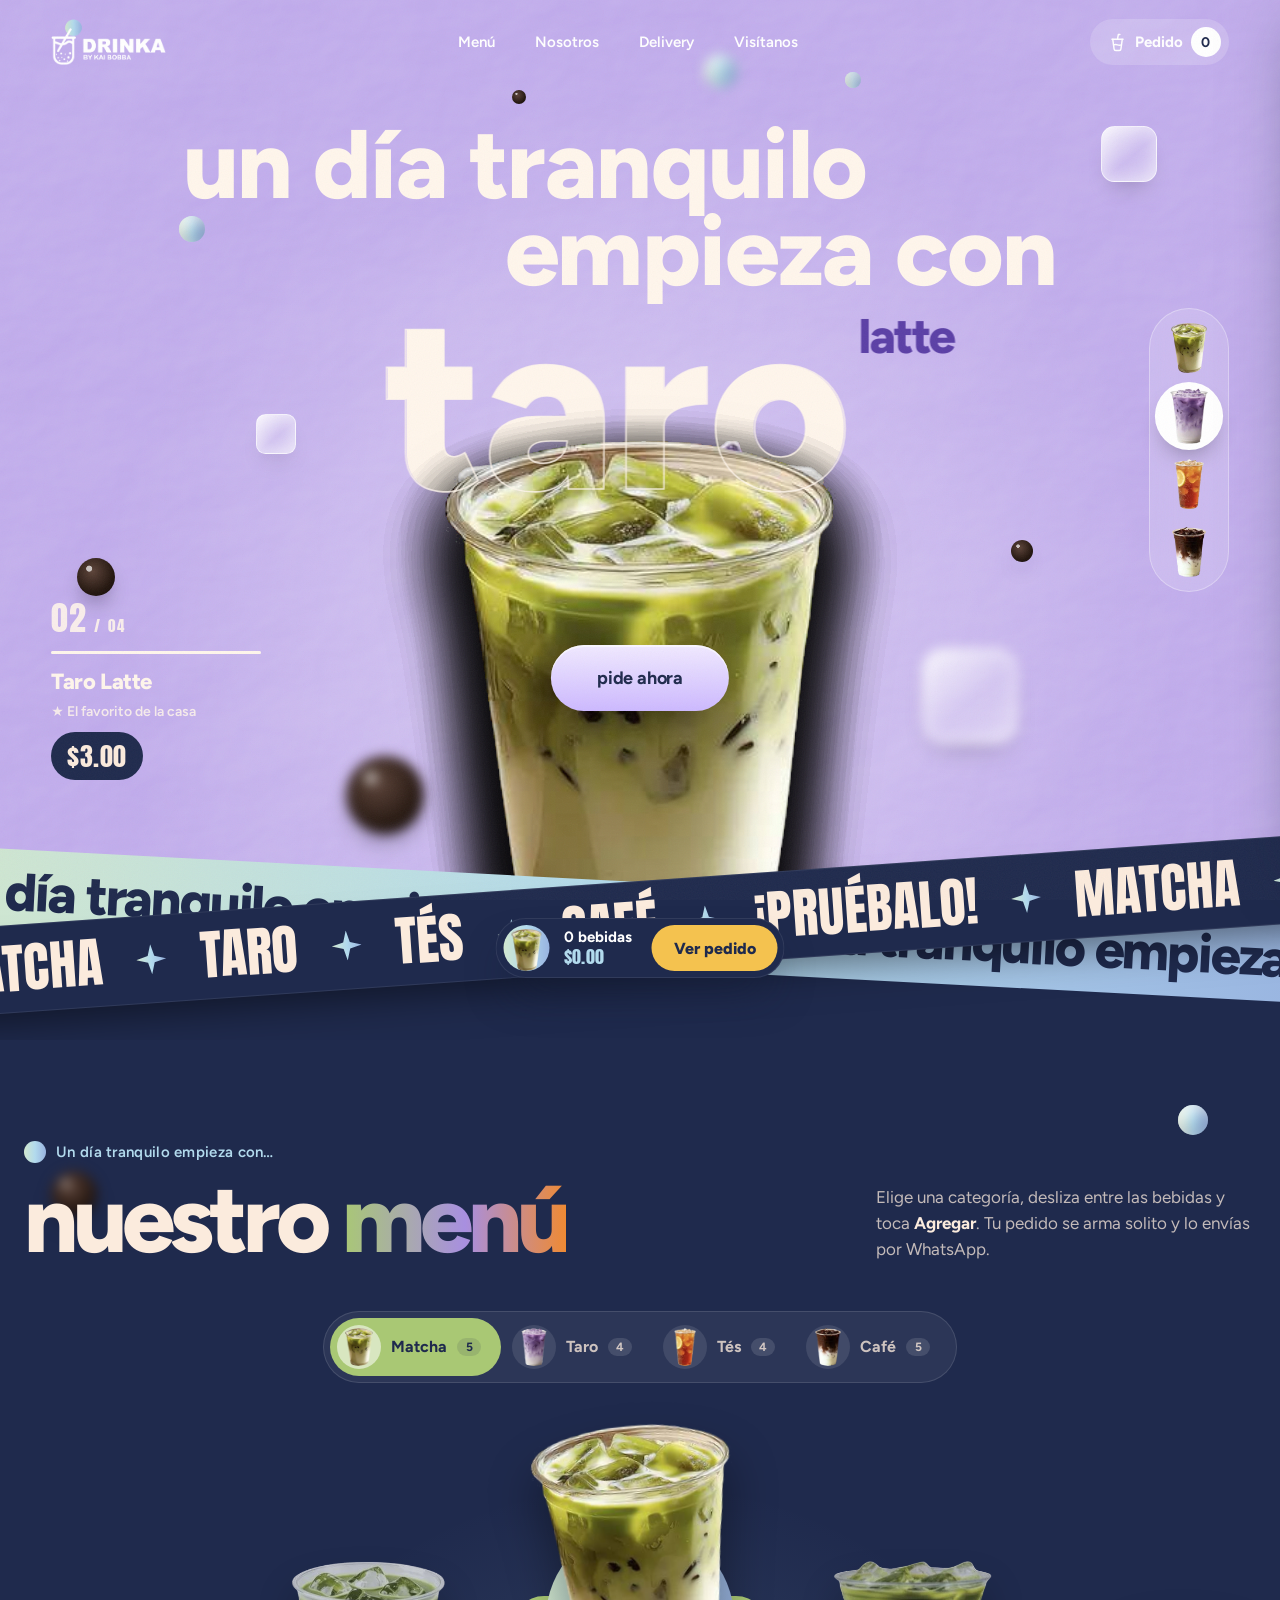
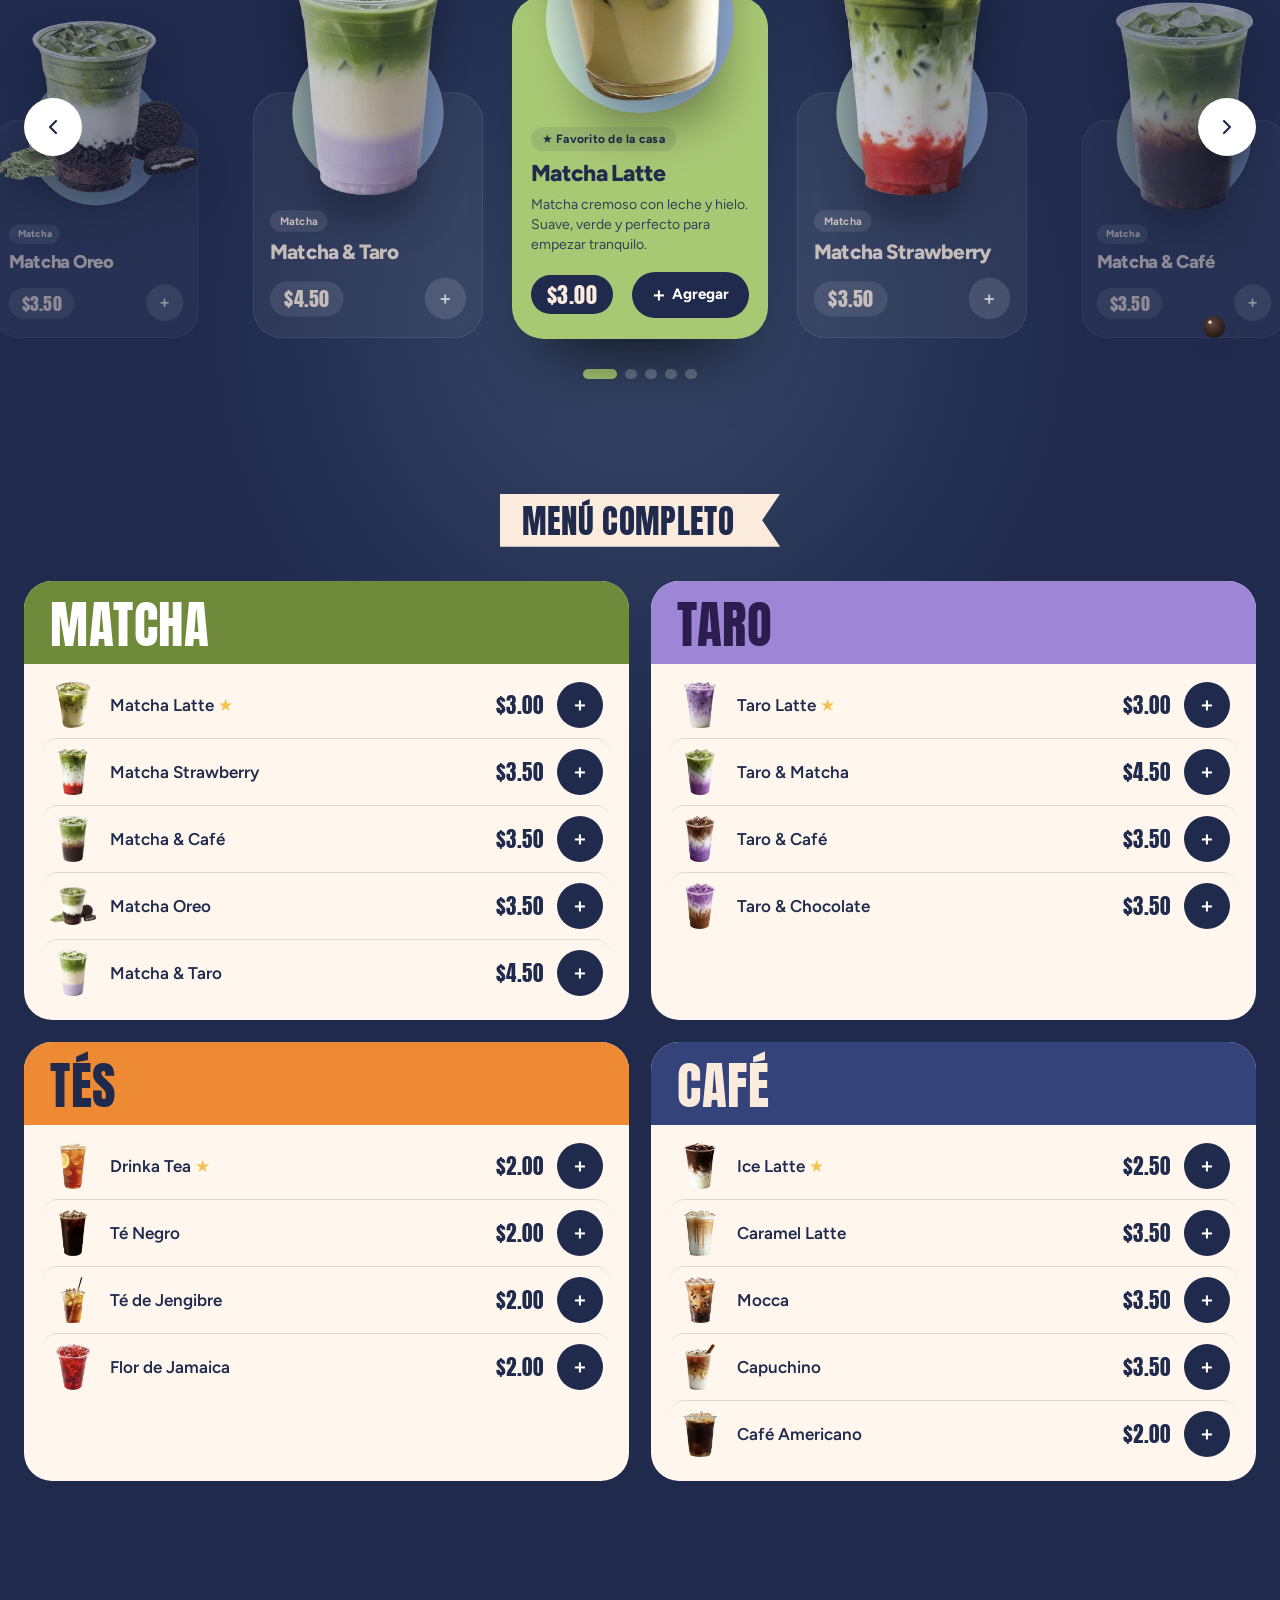
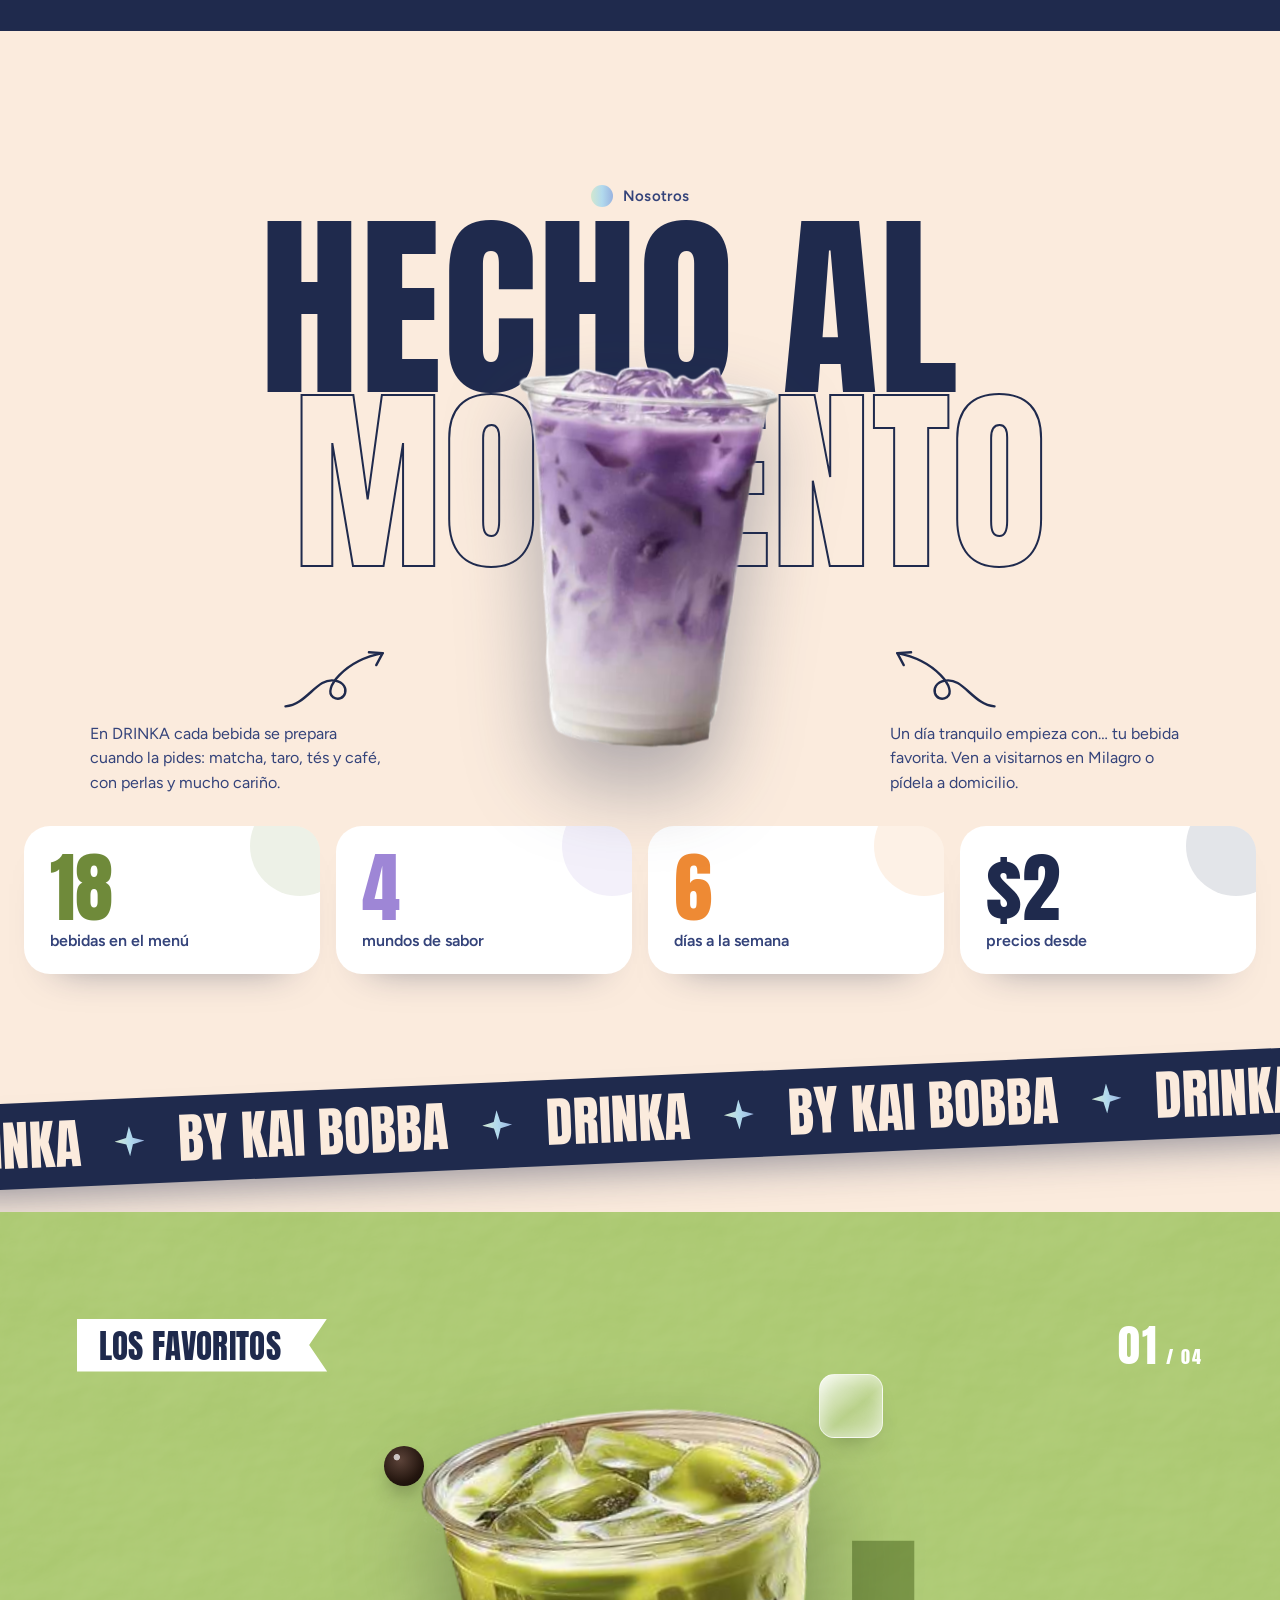
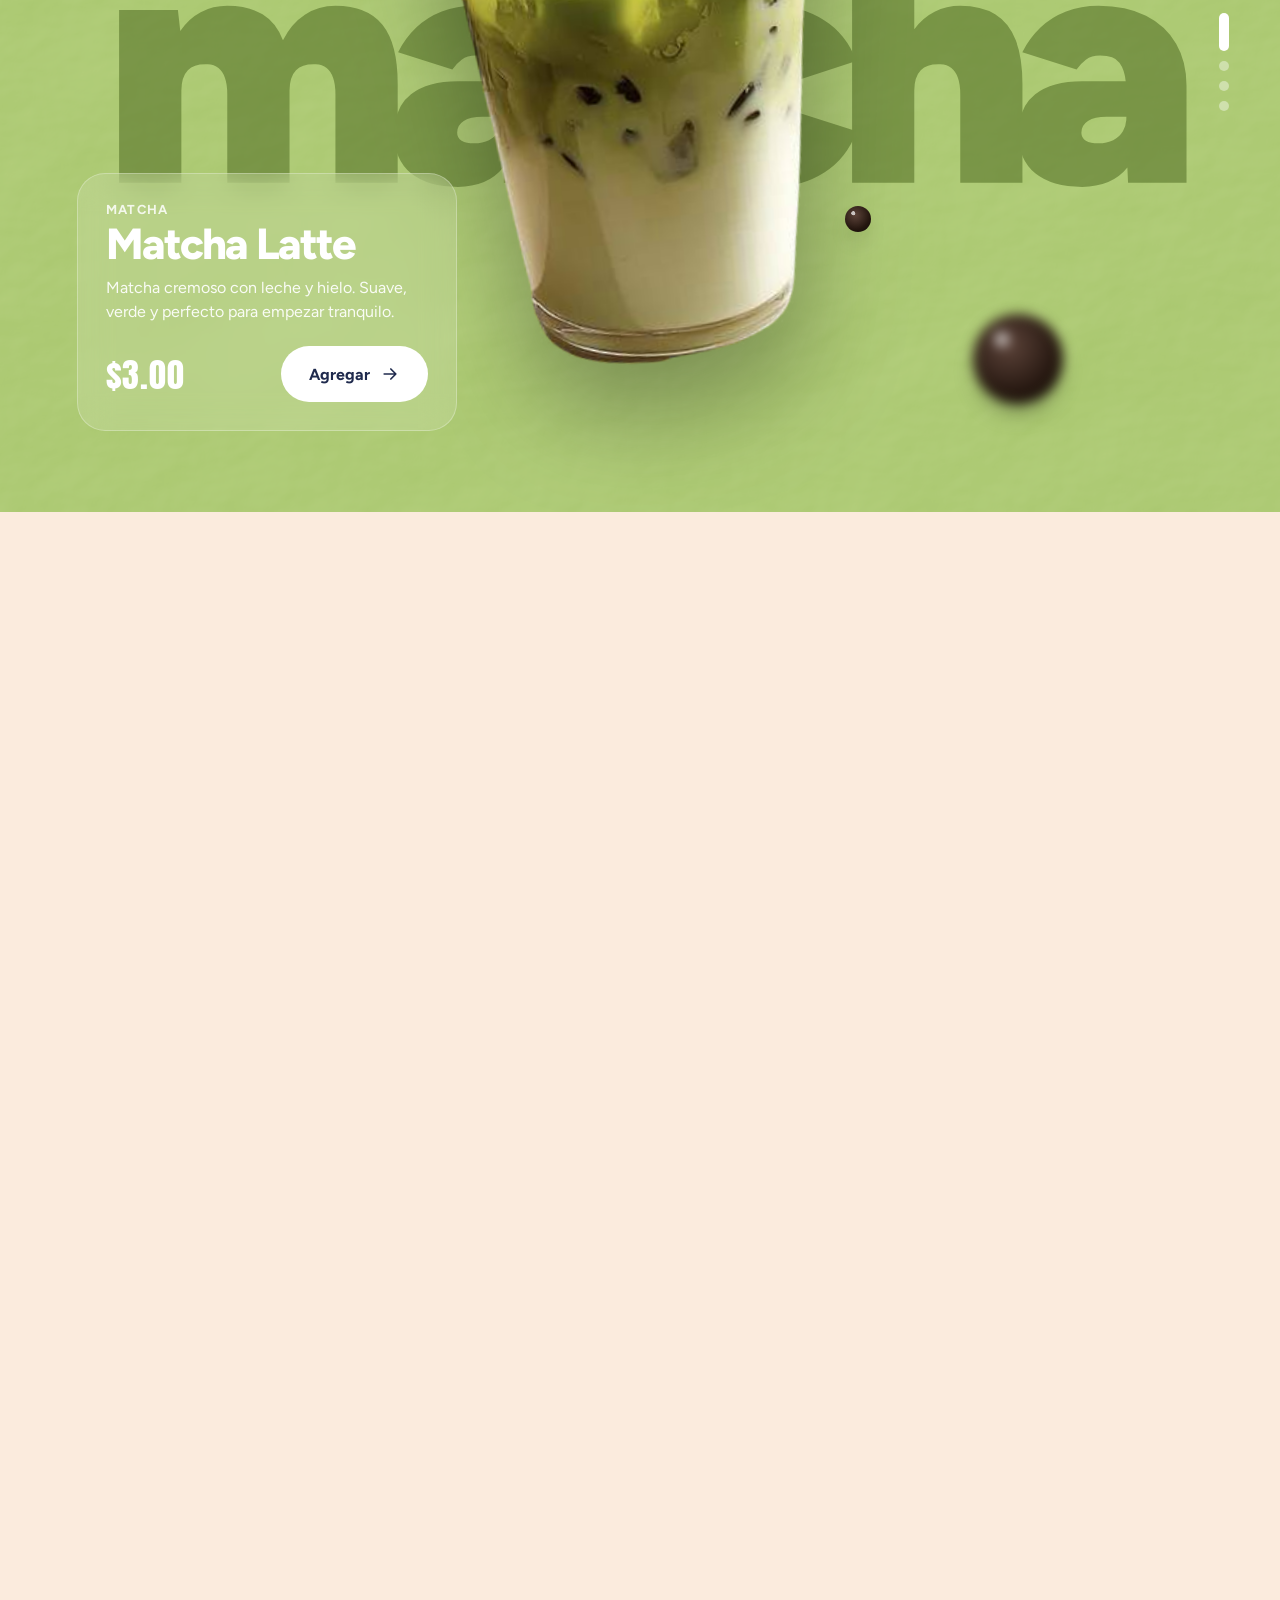
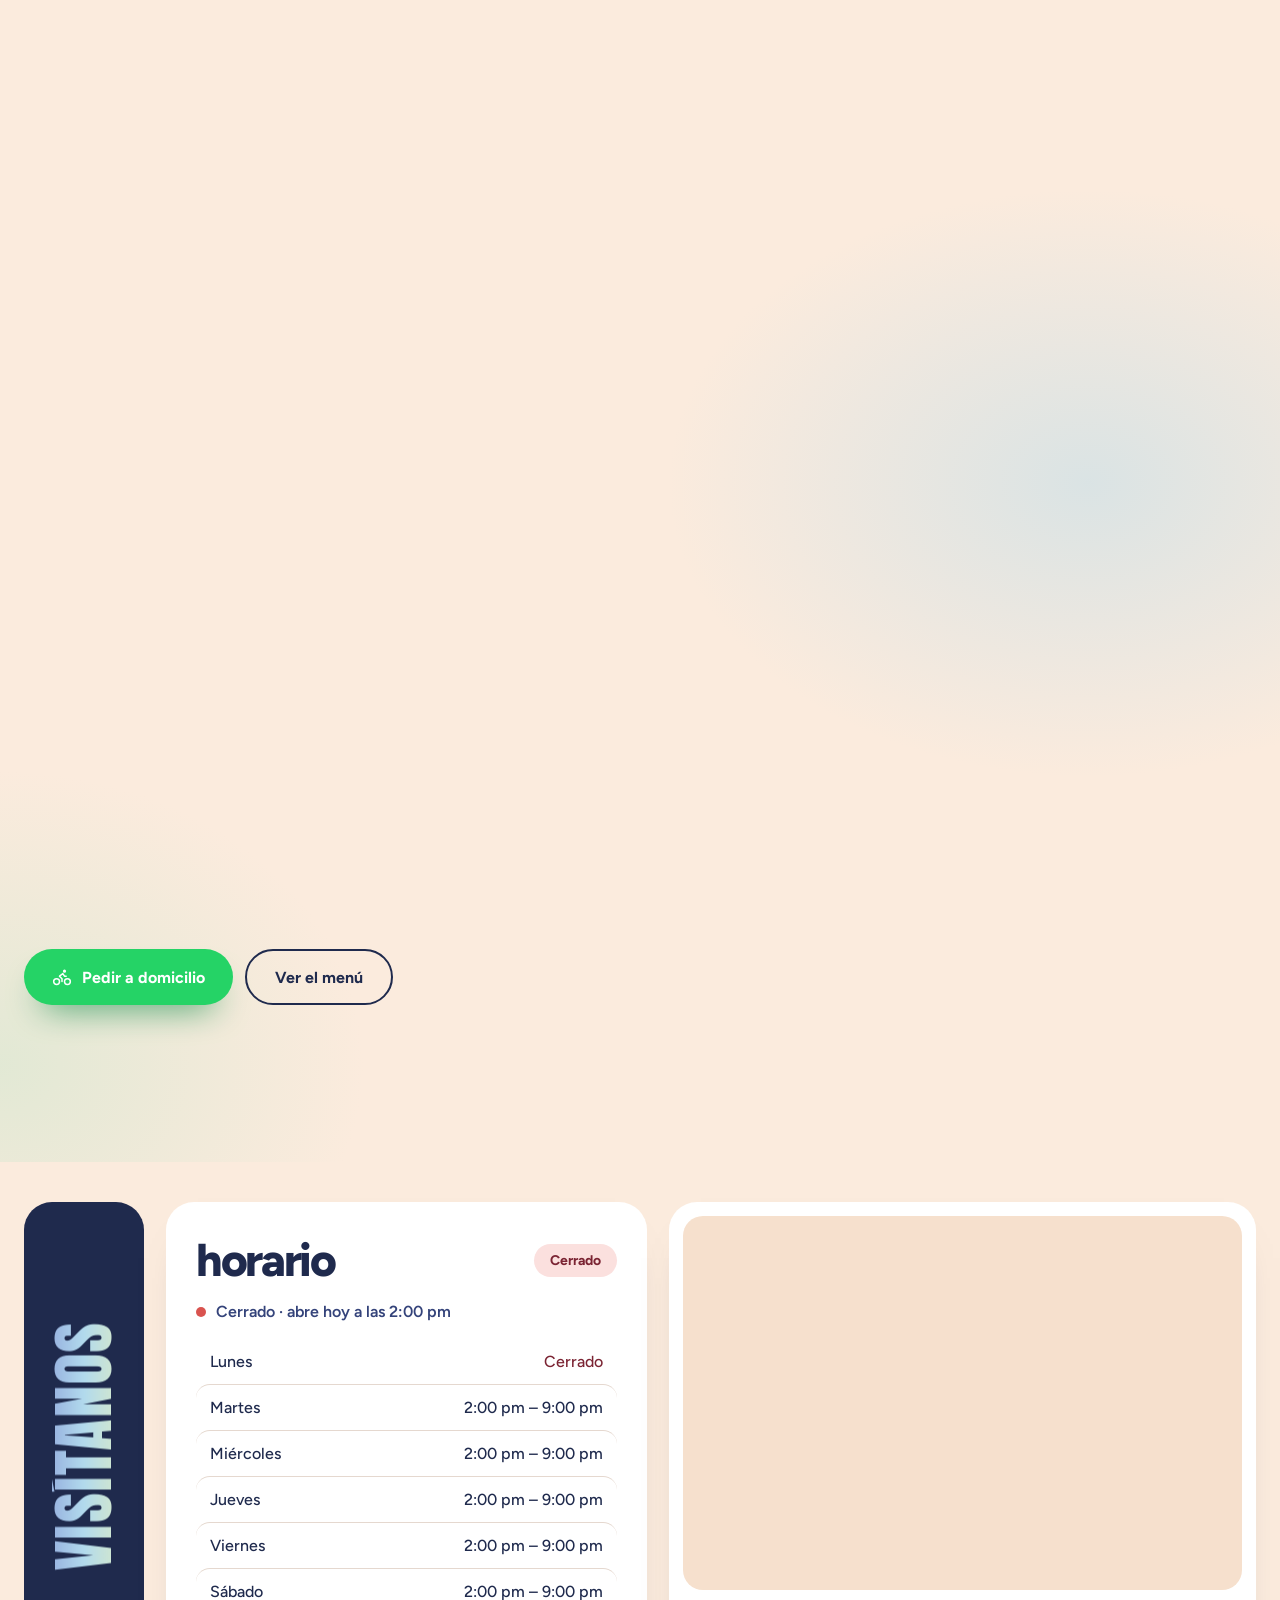
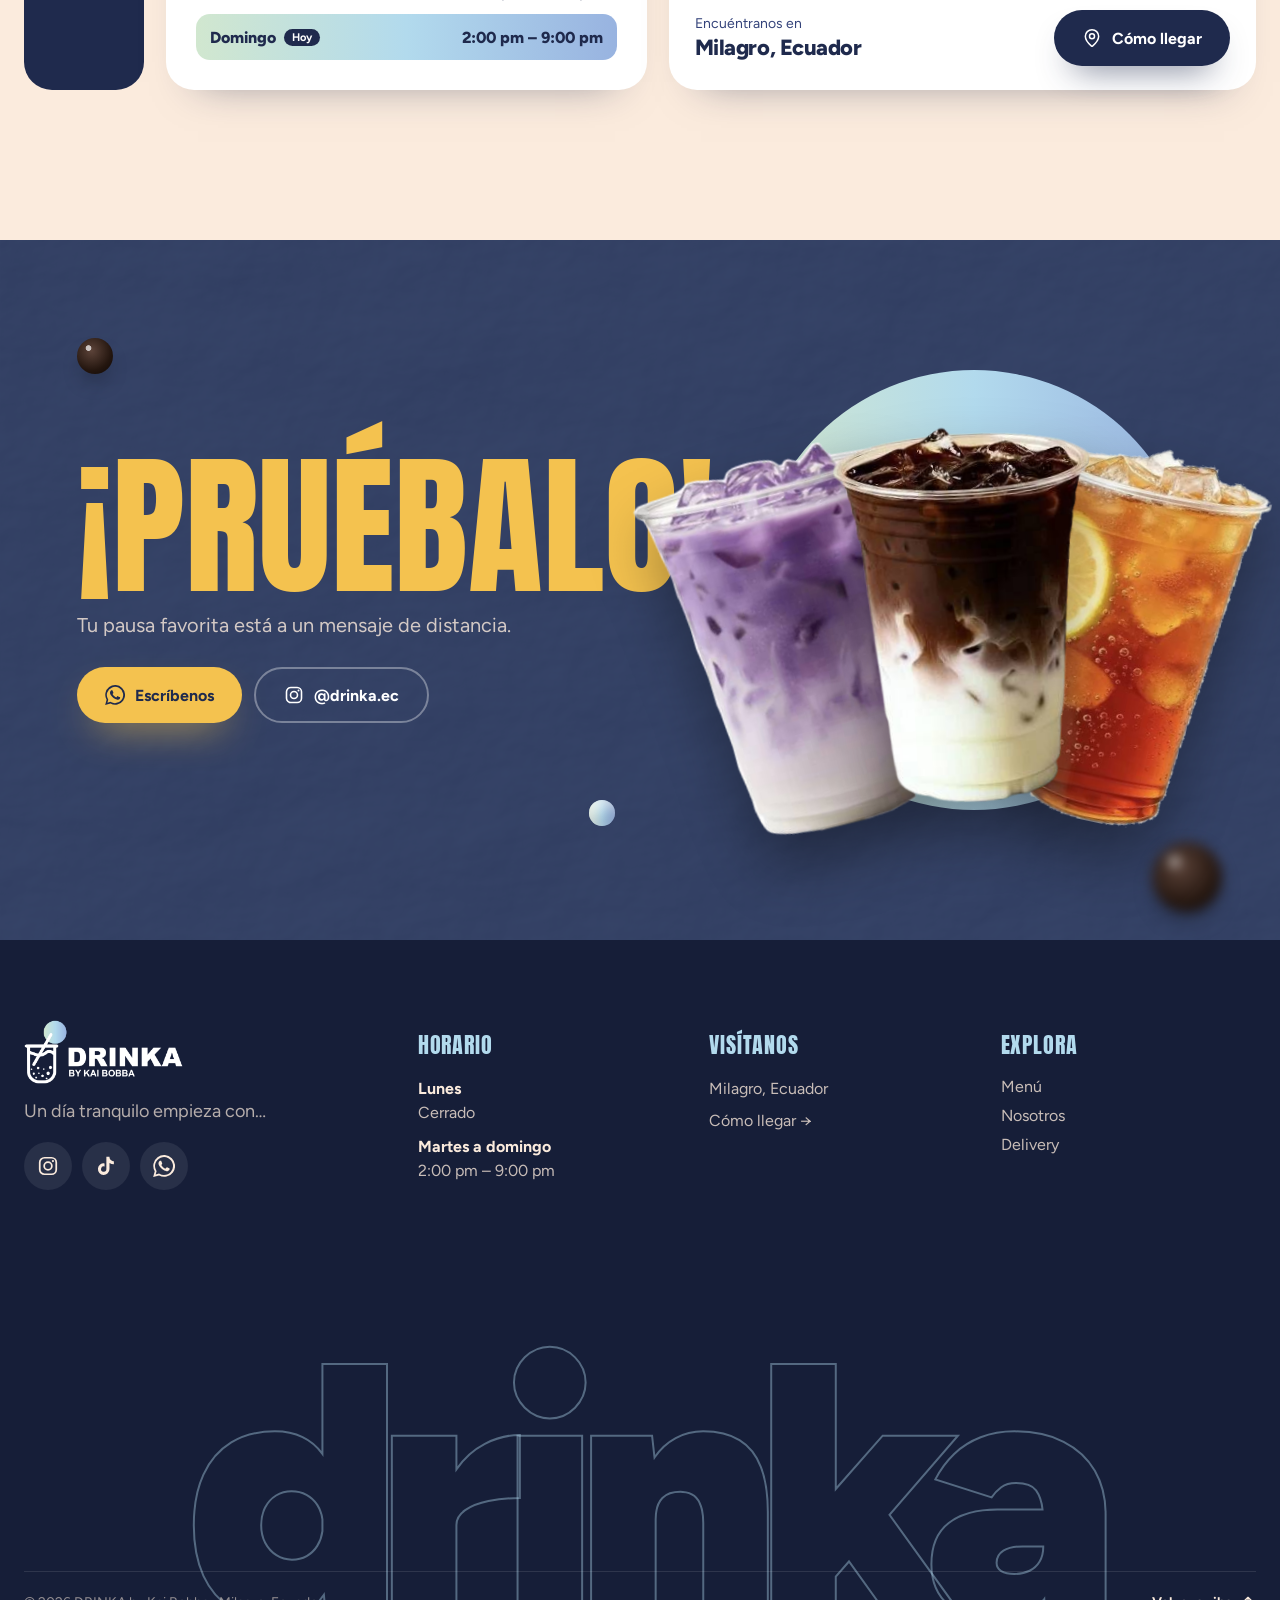
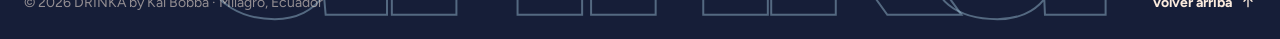
==== commit 502434a1: "Paso para finalizar el pedido con vista previa de WhatsApp Retiro en el local o delivery con direcci" ====
--- a/index.html
+++ b/index.html
@@ -44,6 +44,9 @@
     <symbol id="i-left" viewBox="0 0 24 24"><path fill="none" stroke="currentColor" stroke-width="2.2" stroke-linecap="round" stroke-linejoin="round" d="m15 18-6-6 6-6"/></symbol>
     <symbol id="i-right" viewBox="0 0 24 24"><path fill="none" stroke="currentColor" stroke-width="2.2" stroke-linecap="round" stroke-linejoin="round" d="m9 18 6-6-6-6"/></symbol>
     <symbol id="i-up" viewBox="0 0 24 24"><path fill="none" stroke="currentColor" stroke-width="2" stroke-linecap="round" stroke-linejoin="round" d="M12 19V5M6 11l6-6 6 6"/></symbol>
+    <symbol id="i-bike" viewBox="0 0 24 24"><g fill="none" stroke="currentColor" stroke-width="1.8" stroke-linecap="round" stroke-linejoin="round"><circle cx="18.5" cy="17.5" r="3.5"/><circle cx="5.5" cy="17.5" r="3.5"/><circle cx="15" cy="5" r="1"/><path d="M12 17.5V14l-3-3 4-3 2 3h2"/></g></symbol>
+    <symbol id="i-store" viewBox="0 0 24 24"><g fill="none" stroke="currentColor" stroke-width="1.8" stroke-linecap="round" stroke-linejoin="round"><path d="M3 9l1.5-5h15L21 9"/><path d="M3 9h18v1.5a3 3 0 0 1-6 0 3 3 0 0 1-6 0 3 3 0 0 1-6 0z"/><path d="M5 13v8h14v-8M10 21v-5h4v5"/></g></symbol>
+    <symbol id="i-check" viewBox="0 0 24 24"><path fill="none" stroke="currentColor" stroke-width="2.4" stroke-linecap="round" stroke-linejoin="round" d="m5 12.5 4.5 4.5L19 7.5"/></symbol>
     <symbol id="i-send" viewBox="0 0 24 24"><path fill="currentColor" d="M3.4 20.4 21 12 3.4 3.6 3.4 10l12.6 2-12.6 2z"/></symbol>
   </defs>
 </svg>
@@ -223,11 +226,11 @@
       </div>
       <ol class="steps">
         <li class="step reveal" style="--d:0;--c:#6F8A3A"><span class="step__n">1</span><div><h3>Elige tu bebida</h3><p>Explora el menú y toca <b>Agregar</b> en las que quieras.</p></div></li>
-        <li class="step reveal" style="--d:1;--c:#9E86D6"><span class="step__n">2</span><div><h3>Revisa tu pedido</h3><p>Abajo verás tu pedido con el total. Ajusta las cantidades.</p></div></li>
-        <li class="step reveal" style="--d:2;--c:#EE8A34"><span class="step__n">3</span><div><h3>Envíalo por WhatsApp</h3><p>Nos llega todo escrito. Solo confirma tu dirección y listo.</p></div></li>
+        <li class="step reveal" style="--d:1;--c:#9E86D6"><span class="step__n">2</span><div><h3>Retiro o delivery</h3><p>Abre tu pedido, elige cómo lo quieres y, si es delivery, escribe tu dirección exacta.</p></div></li>
+        <li class="step reveal" style="--d:2;--c:#EE8A34"><span class="step__n">3</span><div><h3>Revisa y envía</h3><p>Antes de enviar ves el mensaje tal como nos llegará por WhatsApp.</p></div></li>
       </ol>
       <div class="delivery__cta reveal">
-        <a class="btn btn--wa" data-link="delivery" href="#" target="_blank" rel="noopener"><svg><use href="#i-wa"/></svg>Pedir a domicilio</a>
+        <a class="btn btn--wa" id="delivery-cta" href="#menu"><svg><use href="#i-bike"/></svg>Pedir a domicilio</a>
         <a class="btn btn--ghost" href="#menu">Ver el menú</a>
       </div>
     </div>
@@ -347,7 +350,7 @@
 <aside class="drawer" id="drawer" aria-label="Tu pedido" aria-hidden="true">
   <span class="drawer__handle" aria-hidden="true"></span>
   <div class="drawer__head">
-    <h2>Tu pedido</h2>
+    <div><p class="step-label">Paso 1 de 2</p><h2>Tu pedido</h2></div>
     <button class="drawer__close" id="close-cart" type="button" aria-label="Cerrar">×</button>
   </div>
   <ul class="drawer__list" id="cart-list"></ul>
@@ -358,10 +361,88 @@
   </div>
   <div class="drawer__foot">
     <div class="drawer__total"><span>Total</span><b id="cart-total">$0.00</b></div>
-    <a class="btn btn--wa btn--block" id="cart-send" href="#" target="_blank" rel="noopener"><svg><use href="#i-wa"/></svg>Enviar pedido por WhatsApp</a>
+    <button class="btn btn--navy btn--block" id="cart-next" type="button">Continuar con el pedido <svg><use href="#i-arrow"/></svg></button>
     <button class="drawer__clear" id="cart-clear" type="button">Vaciar pedido</button>
   </div>
 </aside>
+
+<!-- ============ FINALIZAR PEDIDO ============ -->
+<div class="checkout" id="checkout" role="dialog" aria-modal="true" aria-labelledby="co-title" aria-hidden="true">
+  <div class="checkout__panel">
+    <header class="checkout__head">
+      <button class="checkout__back" id="co-back" type="button" aria-label="Volver a tu pedido"><svg><use href="#i-left"/></svg></button>
+      <div><p class="step-label">Paso 2 de 2</p><h2 id="co-title" tabindex="-1">Finaliza tu pedido</h2></div>
+      <button class="drawer__close" id="co-close" type="button" aria-label="Cerrar">×</button>
+    </header>
+
+    <div class="checkout__body">
+      <form class="checkout__form" id="co-form" novalidate>
+        <fieldset class="field">
+          <legend>¿Cómo quieres tu pedido?</legend>
+          <div class="mode">
+            <label class="mode__opt"><input type="radio" name="modo" value="retiro" checked><span><svg><use href="#i-store"/></svg><b>Retiro en el local</b><small>Pasas a recogerlo</small></span></label>
+            <label class="mode__opt"><input type="radio" name="modo" value="delivery"><span><svg><use href="#i-bike"/></svg><b>Delivery</b><small>Te lo llevamos</small></span></label>
+          </div>
+        </fieldset>
+
+        <label class="field">
+          <span>Tu nombre <i>(opcional)</i></span>
+          <input id="co-nombre" autocomplete="name" placeholder="¿A nombre de quién?" maxlength="60">
+        </label>
+
+        <div class="delivery-fields" id="co-delivery" hidden>
+          <label class="field" id="co-dir-field">
+            <span>Dirección exacta <b class="req">*</b></span>
+            <textarea id="co-direccion" rows="2" autocomplete="street-address" maxlength="200" placeholder="Ciudadela o barrio, calle principal, número de casa…"></textarea>
+            <em class="field__error">Escribe tu dirección exacta para enviarte el pedido.</em>
+          </label>
+          <label class="field">
+            <span>Referencia <i>(opcional)</i></span>
+            <input id="co-referencia" maxlength="120" placeholder="Ej.: casa blanca de dos pisos, junto a la farmacia">
+          </label>
+          <button class="geo" id="co-geo" type="button"><svg><use href="#i-pin"/></svg><span>Agregar mi ubicación actual</span></button>
+          <p class="field__hint">El valor del delivery te lo confirmamos por WhatsApp.</p>
+        </div>
+
+        <label class="field">
+          <span>Nota para tu pedido <i>(opcional)</i></span>
+          <input id="co-nota" maxlength="140" placeholder="Ej.: poco hielo, menos dulce">
+        </label>
+      </form>
+
+      <div class="preview">
+        <p class="preview__label"><svg><use href="#i-wa"/></svg>Así llegará tu mensaje a WhatsApp</p>
+        <div class="wa">
+          <div class="wa__bar">
+            <img src="assets/apple-touch-icon.png" alt="" width="180" height="180">
+            <div><b>DRINKA by Kai Bobba</b><small>en línea</small></div>
+          </div>
+          <div class="wa__chat"><div class="bubble bubble--out" id="co-preview"></div></div>
+        </div>
+        <p class="preview__note">Al tocar <b>Enviar</b> se abre WhatsApp con este mensaje listo. Solo presionas enviar.</p>
+      </div>
+    </div>
+
+    <footer class="checkout__foot">
+      <div class="checkout__total"><span>Total</span><b id="co-total">$0.00</b></div>
+      <a class="btn btn--wa" id="co-send" href="#" target="_blank" rel="noopener"><svg><use href="#i-wa"/></svg>Enviar por WhatsApp</a>
+    </footer>
+
+    <div class="checkout__done" aria-live="polite">
+      <div>
+        <span class="done__icon"><svg><use href="#i-check"/></svg></span>
+        <h3>¡Listo! Te abrimos WhatsApp</h3>
+        <p>Solo presiona <b>enviar</b> en WhatsApp y te confirmamos tu pedido por ahí.</p>
+        <div class="done__btns">
+          <button class="btn btn--navy" id="co-finish" type="button">Vaciar pedido y volver</button>
+          <button class="btn btn--ghost" id="co-again" type="button">Volver a revisar</button>
+        </div>
+      </div>
+    </div>
+  </div>
+</div>
+
+<div class="toast" id="toast" role="status" aria-live="polite"></div>
 
 <script src="script.js"></script>
 </body>
--- a/styles.css
+++ b/styles.css
@@ -1130,3 +1130,155 @@
   .step { padding: 16px; gap: 14px; grid-template-columns: 50px 1fr; }
   .step__n { width: 50px; height: 50px; font-size: 24px; }
 }
+
+/* =========================================================
+   FINALIZAR PEDIDO (vista previa de WhatsApp)
+   ========================================================= */
+.step-label { margin: 0 0 2px; font-size: 12px; font-weight: 700; letter-spacing: .08em; text-transform: uppercase; color: var(--navy-3); }
+.checkout {
+  position: fixed; inset: 0; z-index: 70;
+  display: grid; place-items: center; padding: 20px;
+  background: rgba(22,30,56,.55);
+  opacity: 0; visibility: hidden;
+  transition: opacity .35s, visibility .35s;
+}
+.checkout.is-on { opacity: 1; visibility: visible; }
+.checkout__panel {
+  position: relative;
+  width: min(1020px, 100%); max-height: min(880px, calc(100svh - 40px));
+  display: flex; flex-direction: column;
+  background: var(--paper); border-radius: 32px; overflow: hidden;
+  box-shadow: 0 60px 120px -40px rgba(22,30,56,.7);
+  transform: translateY(30px) scale(.97);
+  transition: transform .55s var(--spring);
+}
+.checkout.is-on .checkout__panel { transform: none; }
+.checkout__head { display: flex; align-items: center; gap: 14px; padding: 18px 24px; border-bottom: 1px solid var(--line); }
+.checkout__head h2 { margin: 0; font-weight: 800; font-size: 30px; letter-spacing: -.045em; text-transform: lowercase; outline: none; }
+.checkout__head .drawer__close { margin-left: auto; }
+.checkout__back { flex: none; width: 44px; height: 44px; border-radius: 50%; display: grid; place-items: center; background: var(--cream); }
+.checkout__back svg { width: 22px; height: 22px; }
+.checkout__body { flex: 1; min-height: 0; overflow-y: auto; overscroll-behavior: contain; display: grid; grid-template-columns: 1.05fr .95fr; gap: 30px; padding: 26px; }
+.checkout__form { display: grid; gap: 18px; align-content: start; }
+
+.field { display: grid; gap: 8px; min-width: 0; margin: 0; padding: 0; border: 0; }
+.field > span, .field > legend { padding: 0; font-weight: 700; font-size: 15px; }
+.field i { font-style: normal; font-weight: 500; font-size: 13px; color: var(--navy-3); }
+.req { color: #C2410C; }
+.field input, .field textarea {
+  width: 100%; padding: 14px 16px; border-radius: 16px;
+  font: inherit; font-size: 16px; color: var(--navy);
+  background: var(--white); border: 1.5px solid var(--line);
+  resize: vertical; transition: border-color .2s, box-shadow .2s;
+}
+.field input::placeholder, .field textarea::placeholder { color: #A49A93; }
+.field input:focus, .field textarea:focus { outline: none; border-color: var(--navy); box-shadow: 0 0 0 4px rgba(152,179,224,.35); }
+.field__error { display: none; font-style: normal; font-size: 13px; font-weight: 600; color: #B23A36; }
+.field.is-error textarea { border-color: #D9534F; box-shadow: 0 0 0 4px rgba(217,83,79,.15); }
+.field.is-error .field__error { display: block; }
+.field.is-error { animation: shake .4s; }
+@keyframes shake { 25% { transform: translateX(-6px); } 75% { transform: translateX(6px); } }
+.field__hint { margin: 0; font-size: 13px; color: var(--navy-3); }
+
+.mode { display: grid; grid-template-columns: 1fr 1fr; gap: 10px; }
+.mode__opt { position: relative; }
+.mode__opt input { position: absolute; opacity: 0; pointer-events: none; }
+.mode__opt span {
+  display: grid; grid-template-columns: 42px 1fr; column-gap: 10px; align-items: center;
+  height: 100%; padding: 14px; border-radius: 18px; cursor: pointer;
+  background: var(--white); border: 1.5px solid var(--line);
+  transition: background .3s, color .3s, border-color .3s, transform .3s var(--spring);
+}
+.mode__opt svg { grid-row: span 2; width: 42px; height: 42px; padding: 10px; border-radius: 50%; background: var(--cream); transition: background .3s; }
+.mode__opt b { font-size: 15px; line-height: 1.2; }
+.mode__opt small { font-size: 13px; color: var(--navy-3); }
+.mode__opt input:checked + span { background: var(--navy); border-color: var(--navy); color: var(--white); }
+.mode__opt input:checked + span small { color: rgba(255,255,255,.72); }
+.mode__opt input:checked + span svg { background: var(--perla); color: var(--navy); }
+.mode__opt input:focus-visible + span { outline: 3px solid var(--gold); outline-offset: 2px; }
+.mode__opt:active span { transform: scale(.97); }
+
+.delivery-fields { display: grid; gap: 14px; padding: 16px; border-radius: 22px; background: rgba(178,218,237,.28); border: 1px solid rgba(152,179,224,.4); animation: cardTxt .45s var(--ease); }
+.delivery-fields[hidden] { display: none; }
+.geo {
+  justify-self: start; display: inline-flex; align-items: center; gap: 8px;
+  min-height: 44px; padding: 8px 16px; border-radius: 999px;
+  background: var(--white); border: 1.5px dashed var(--navy-3);
+  font-weight: 700; font-size: 14px; text-align: left;
+}
+.geo svg { width: 18px; height: 18px; flex: none; }
+.geo.is-done { border-style: solid; border-color: #3BB54A; background: #EAF7E6; color: #2E6A1F; }
+.geo.is-error { border-style: solid; border-color: #D9534F; color: #B23A36; }
+.geo.is-busy { opacity: .7; pointer-events: none; }
+
+.preview { position: sticky; top: 0; align-self: start; display: grid; gap: 10px; }
+.preview__label { display: flex; align-items: center; gap: 8px; margin: 0; font-weight: 700; font-size: 14px; color: var(--navy-3); }
+.preview__label svg { width: 20px; height: 20px; color: #25D366; }
+.preview__note { margin: 0; font-size: 13px; line-height: 1.5; color: var(--navy-3); }
+.wa { border-radius: 24px; overflow: hidden; background: #EFE6DA; border: 1px solid var(--line); box-shadow: 0 24px 40px -30px rgba(31,42,77,.6); }
+.wa__bar { display: flex; align-items: center; gap: 10px; padding: 12px 16px; background: var(--navy); color: var(--white); }
+.wa__bar img { width: 38px; height: 38px; border-radius: 50%; }
+.wa__bar b { display: block; font-size: 14px; }
+.wa__bar small { font-size: 12px; opacity: .7; }
+.wa__chat {
+  min-height: 280px; padding: 16px 14px 18px;
+  display: flex; flex-direction: column; justify-content: flex-end;
+  background-image: radial-gradient(rgba(31,42,77,.07) 1.2px, transparent 1.6px); background-size: 14px 14px;
+}
+.wa .bubble { max-width: 94%; font-size: 14px; line-height: 1.5; overflow-wrap: anywhere; }
+.wa .bubble .ph { color: #9A8F87; font-style: italic; }
+.wa .bubble a { color: #027EB5; text-decoration: underline; }
+
+.checkout__foot {
+  display: flex; align-items: center; justify-content: space-between; gap: 16px;
+  padding: 14px 24px calc(14px + env(safe-area-inset-bottom));
+  border-top: 1px solid var(--line); background: var(--white);
+}
+.checkout__total span { display: block; font-size: 13px; font-weight: 700; color: var(--navy-3); }
+.checkout__total b { font-family: var(--block); font-weight: 400; font-size: 34px; line-height: 1; }
+.checkout__foot .btn { min-width: 250px; }
+.btn.is-off { background: #9FB3A6; box-shadow: none; }
+
+.checkout__done {
+  position: absolute; inset: 0; z-index: 2;
+  display: grid; place-items: center; padding: 30px; text-align: center;
+  background: var(--paper);
+  opacity: 0; visibility: hidden; transition: opacity .35s, visibility .35s;
+}
+.checkout.is-sent .checkout__done { opacity: 1; visibility: visible; }
+.checkout__done h3 { margin: 18px 0 8px; font-weight: 800; font-size: clamp(28px, 4vw, 40px); letter-spacing: -.04em; }
+.checkout__done p { margin: 0 auto 26px; max-width: 380px; line-height: 1.55; color: var(--navy-3); }
+.done__icon { display: inline-grid; place-items: center; width: 96px; height: 96px; border-radius: 50%; background: var(--perla); color: var(--navy); }
+.done__icon svg { width: 46px; height: 46px; }
+.checkout.is-sent .done__icon { animation: pop2 .7s var(--spring); }
+@keyframes pop2 { from { transform: scale(0); } }
+.done__btns { display: flex; flex-wrap: wrap; justify-content: center; gap: 10px; }
+
+.toast {
+  position: fixed; left: 50%; bottom: calc(90px + env(safe-area-inset-bottom)); z-index: 80;
+  translate: -50% 0; max-width: calc(100% - 32px);
+  padding: 14px 22px; border-radius: 999px;
+  background: var(--navy); color: var(--white); font-weight: 600; font-size: 15px; text-align: center;
+  box-shadow: 0 20px 40px -18px rgba(22,30,56,.7);
+  opacity: 0; transform: translateY(16px); pointer-events: none;
+  transition: opacity .3s, transform .4s var(--spring);
+}
+.toast.is-on { opacity: 1; transform: none; }
+
+@media (max-width: 860px) {
+  .checkout__body { grid-template-columns: 1fr; }
+  .preview { position: static; }
+}
+@media (max-width: 600px) {
+  .checkout { padding: 0; place-items: end stretch; }
+  .checkout__panel { width: 100%; height: 94svh; max-height: 94svh; border-radius: 28px 28px 0 0; transform: translateY(100%); transition: transform .55s var(--io); }
+  .checkout__head { padding: 14px 16px; gap: 10px; }
+  .checkout__head h2 { font-size: 25px; }
+  .checkout__body { padding: 18px 16px 26px; gap: 22px; }
+  .mode__opt span { grid-template-columns: 1fr; row-gap: 6px; text-align: center; justify-items: center; padding: 14px 8px; }
+  .mode__opt svg { grid-row: auto; }
+  .checkout__foot { padding: 12px 16px calc(12px + env(safe-area-inset-bottom)); }
+  .checkout__foot .btn { min-width: 0; flex: 1; padding: 0 18px; }
+  .checkout__total b { font-size: 28px; }
+  .wa__chat { min-height: 0; }
+}
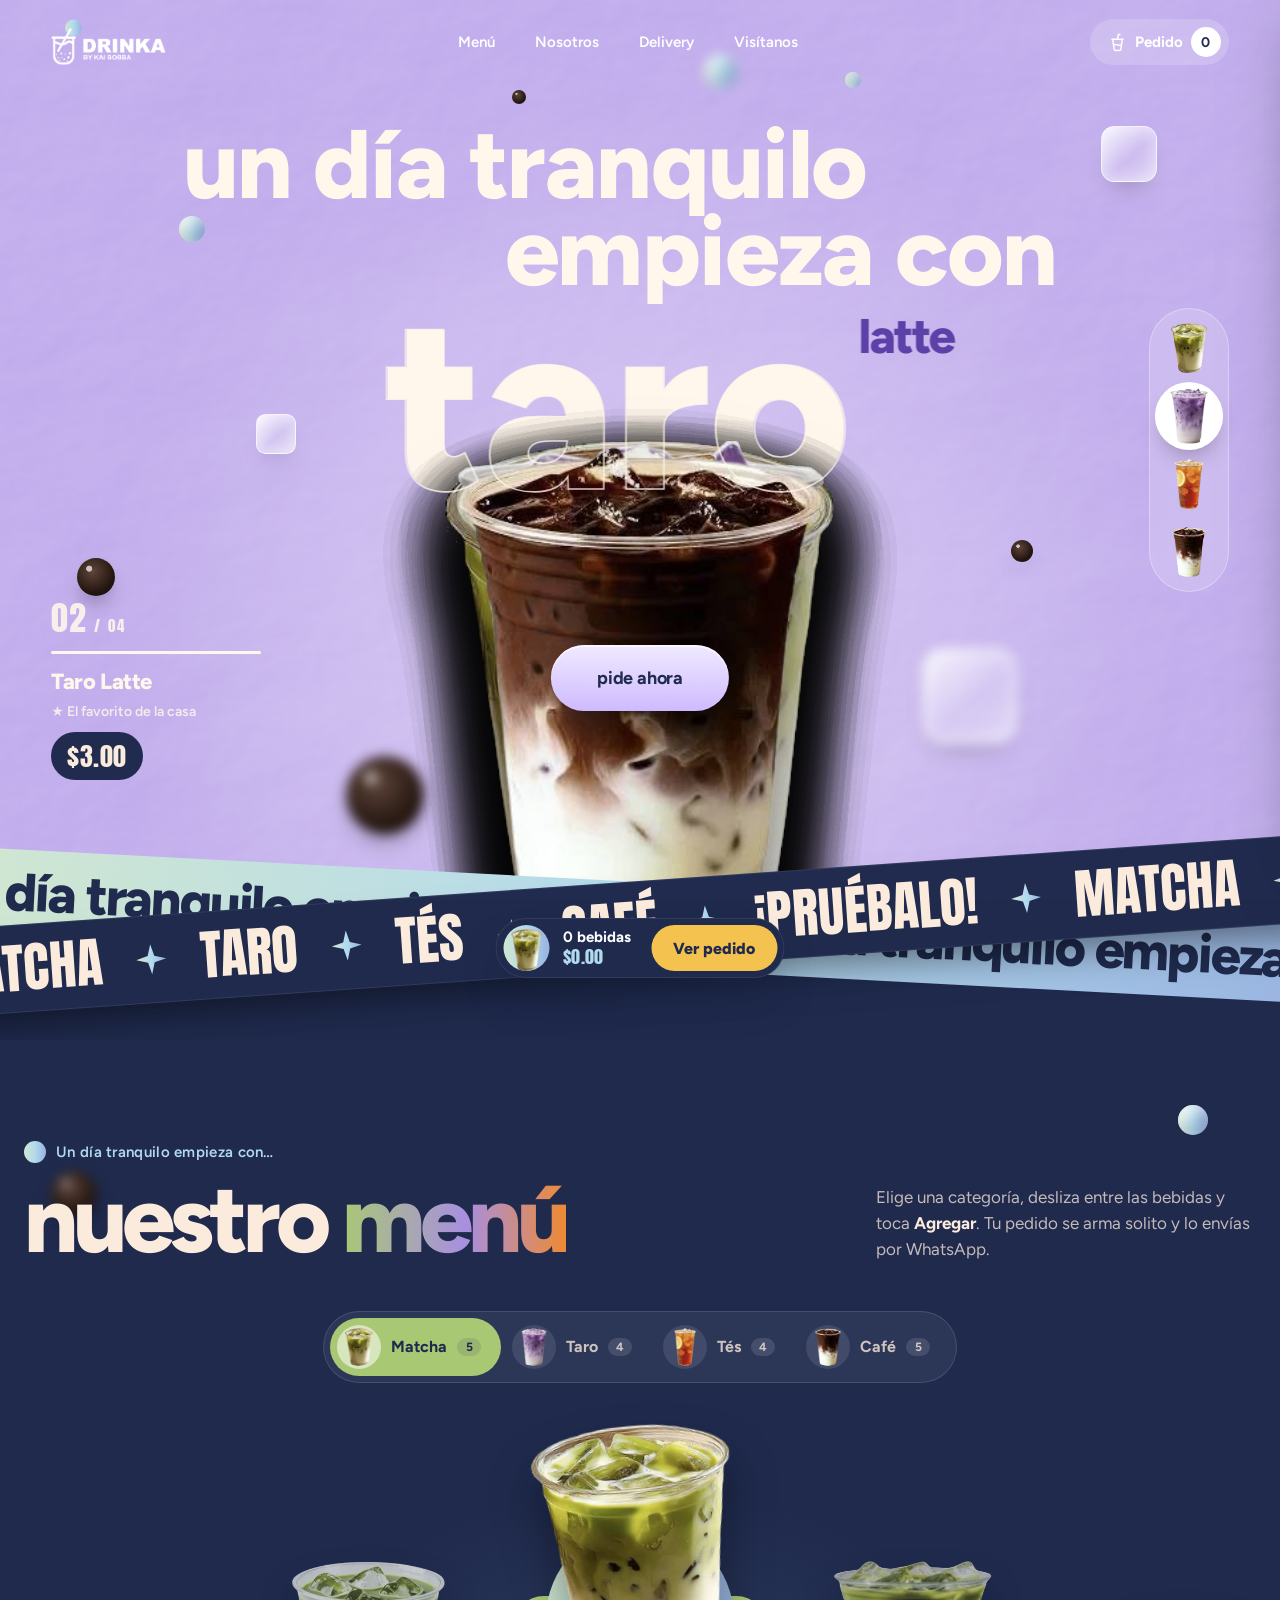
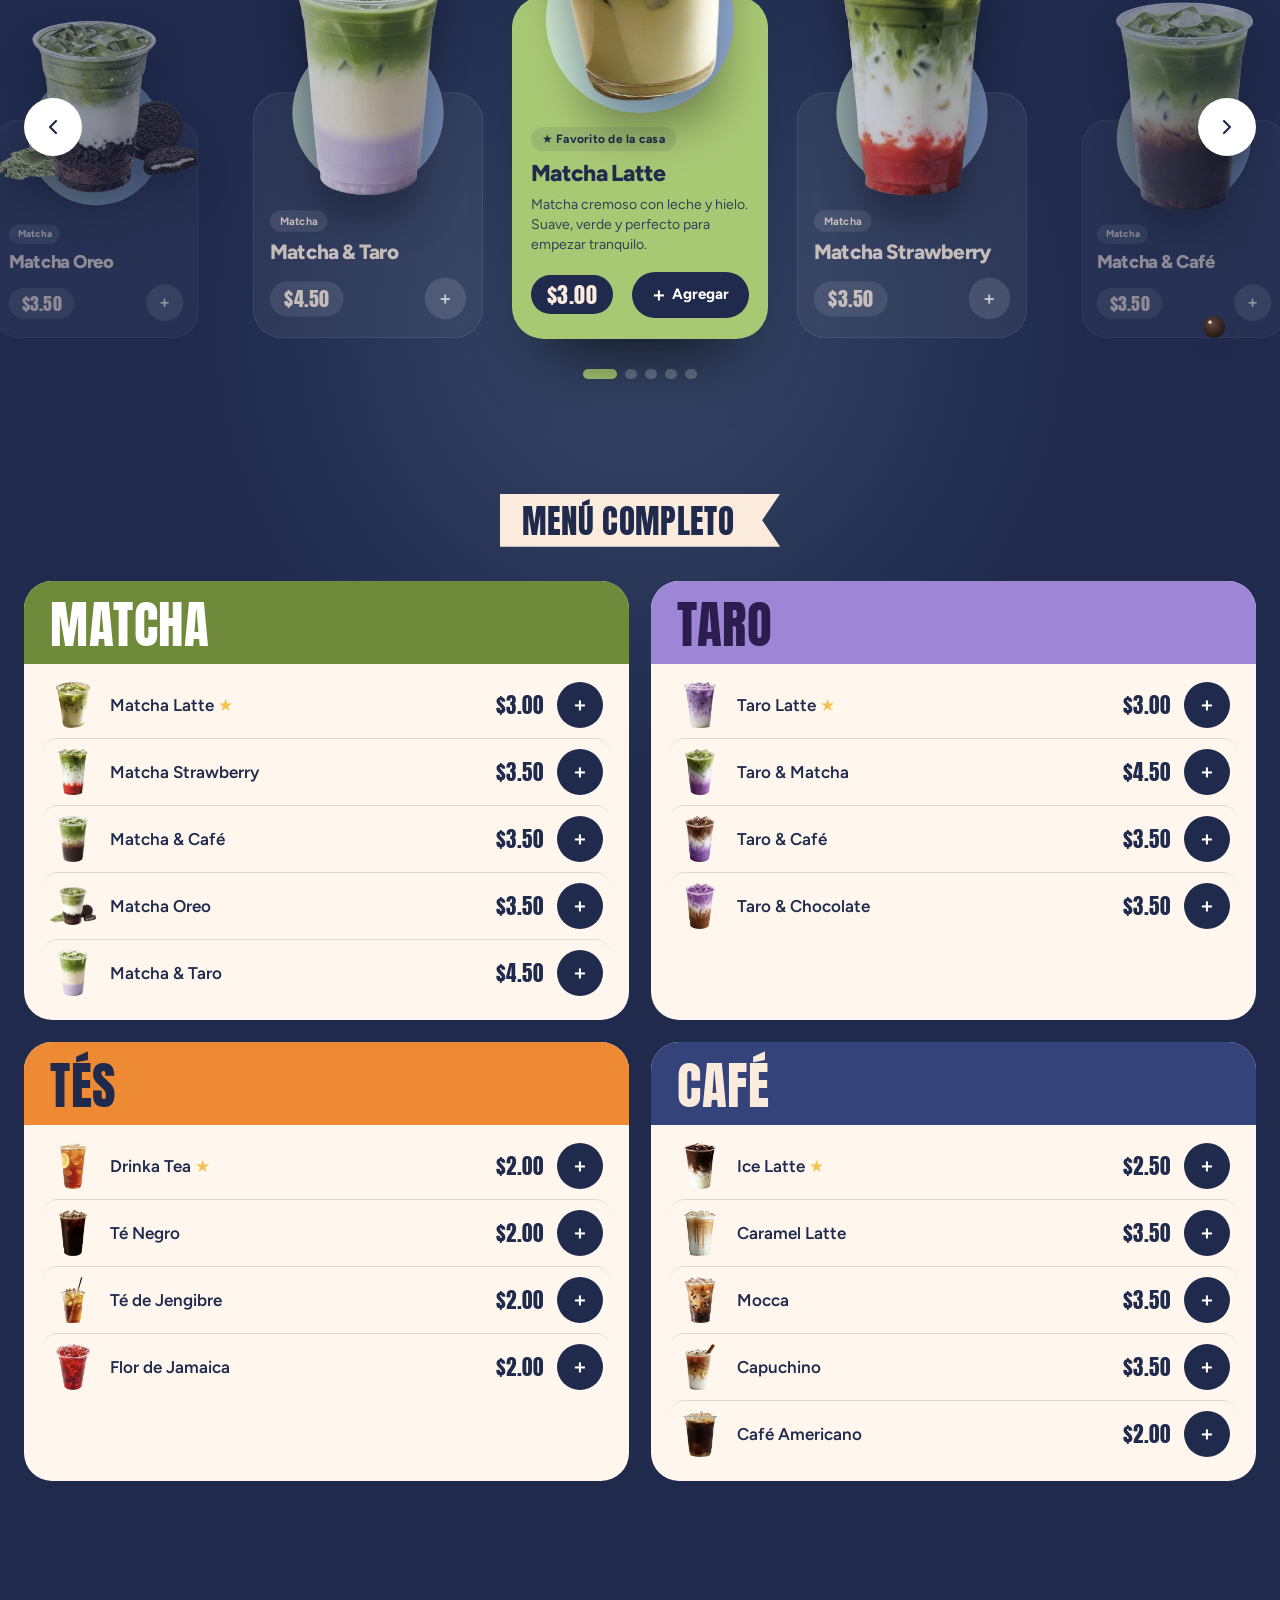
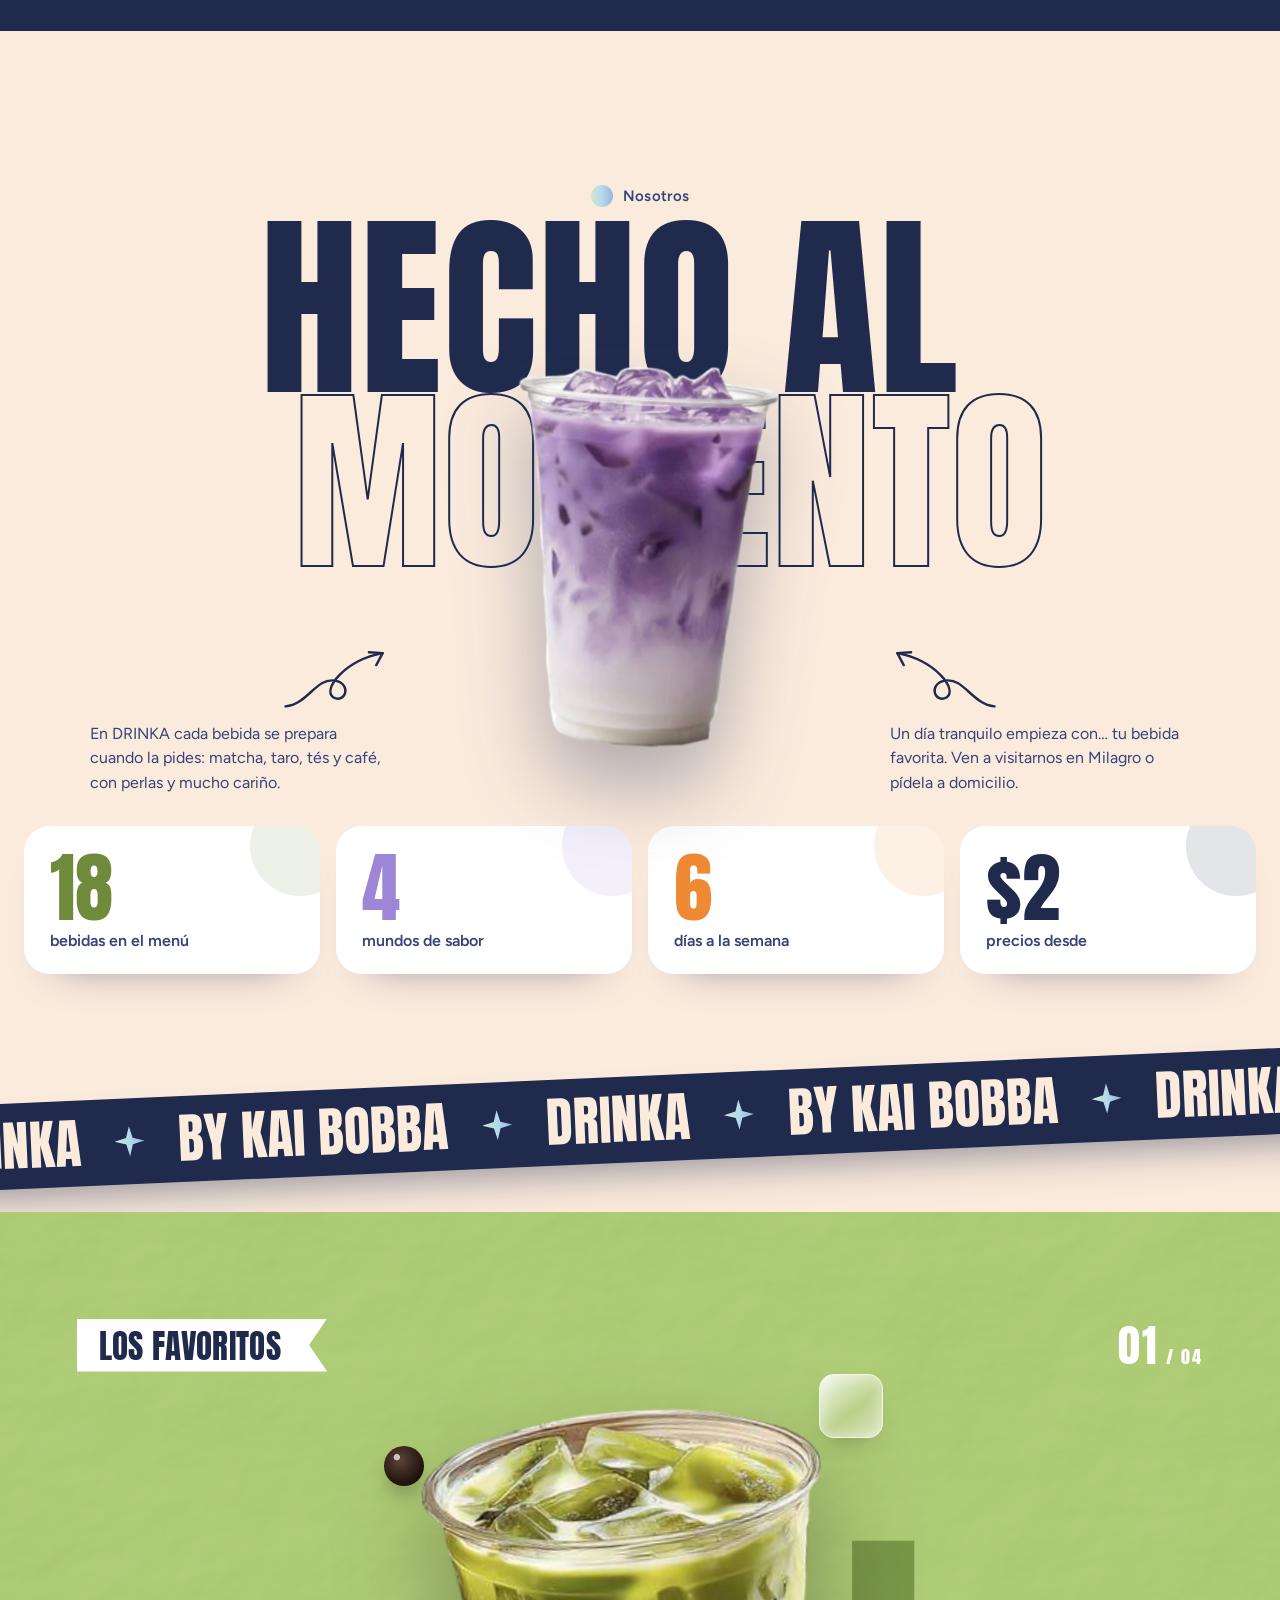
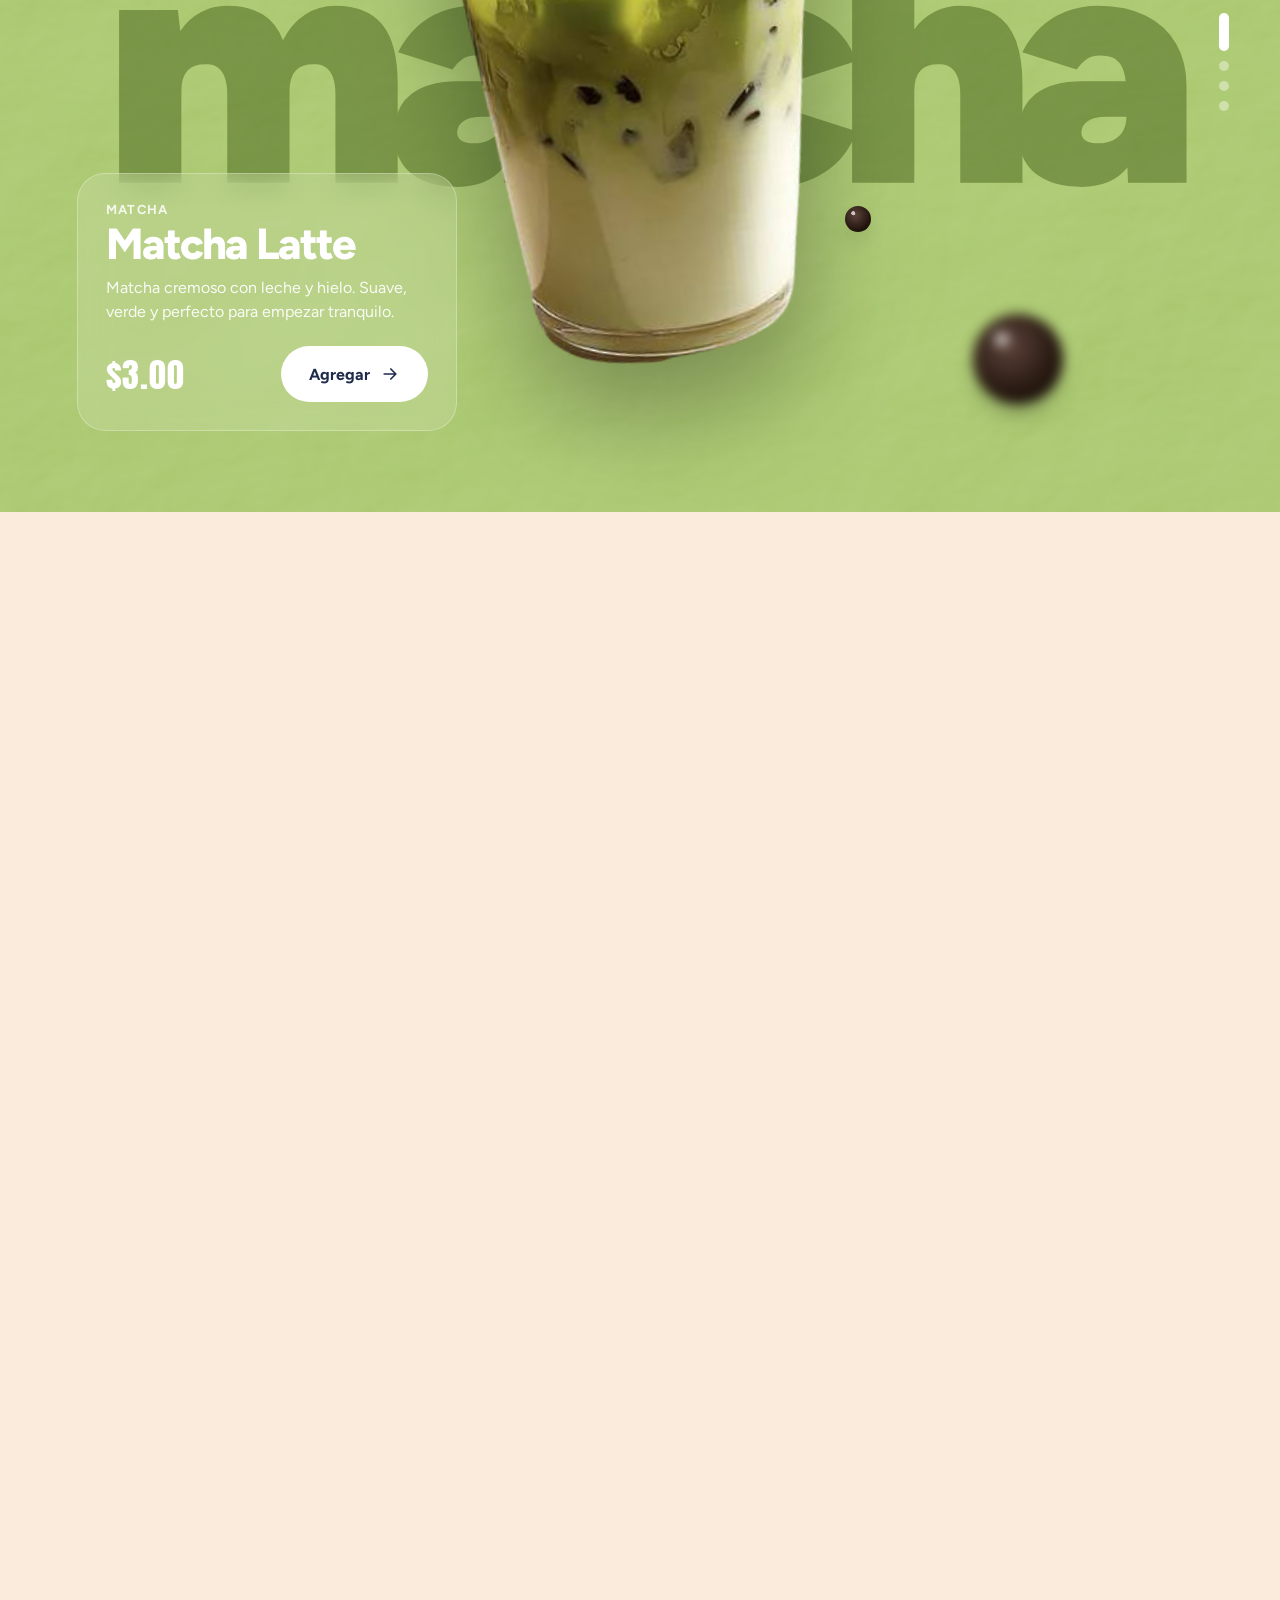
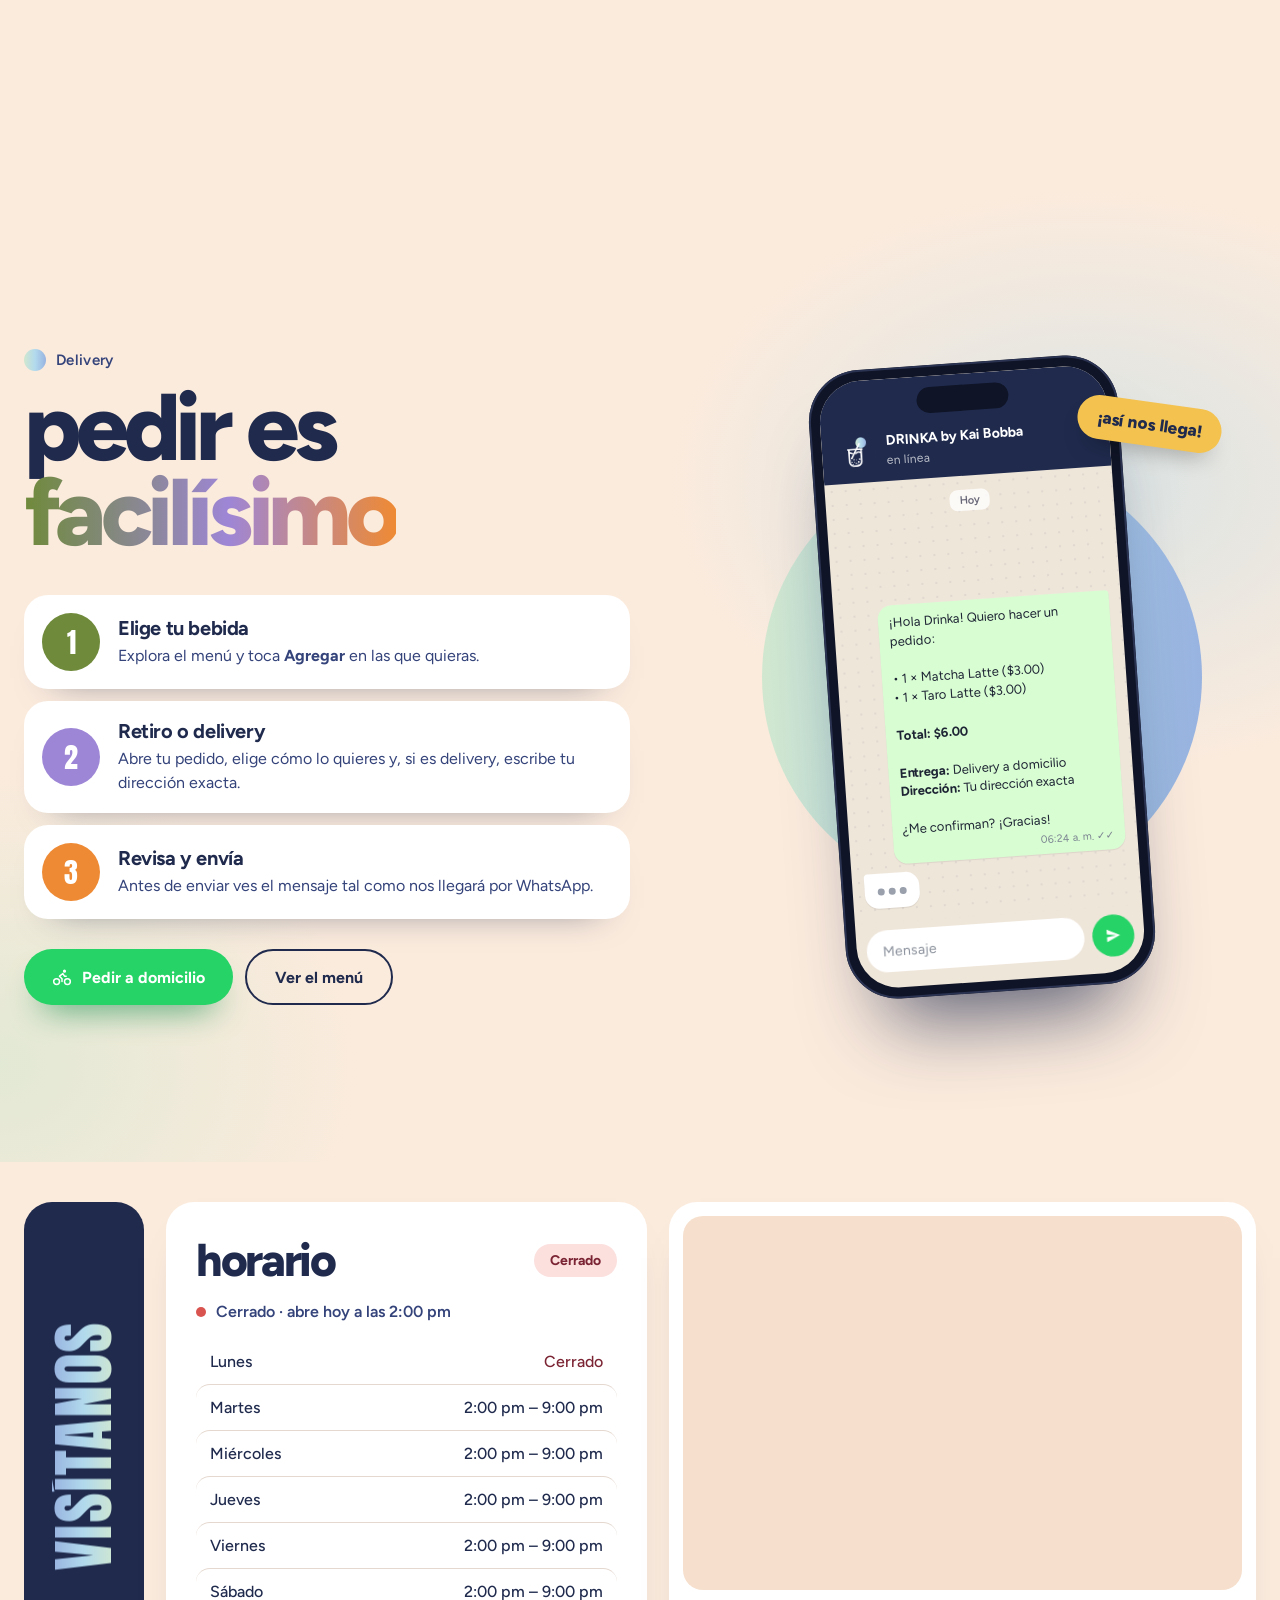
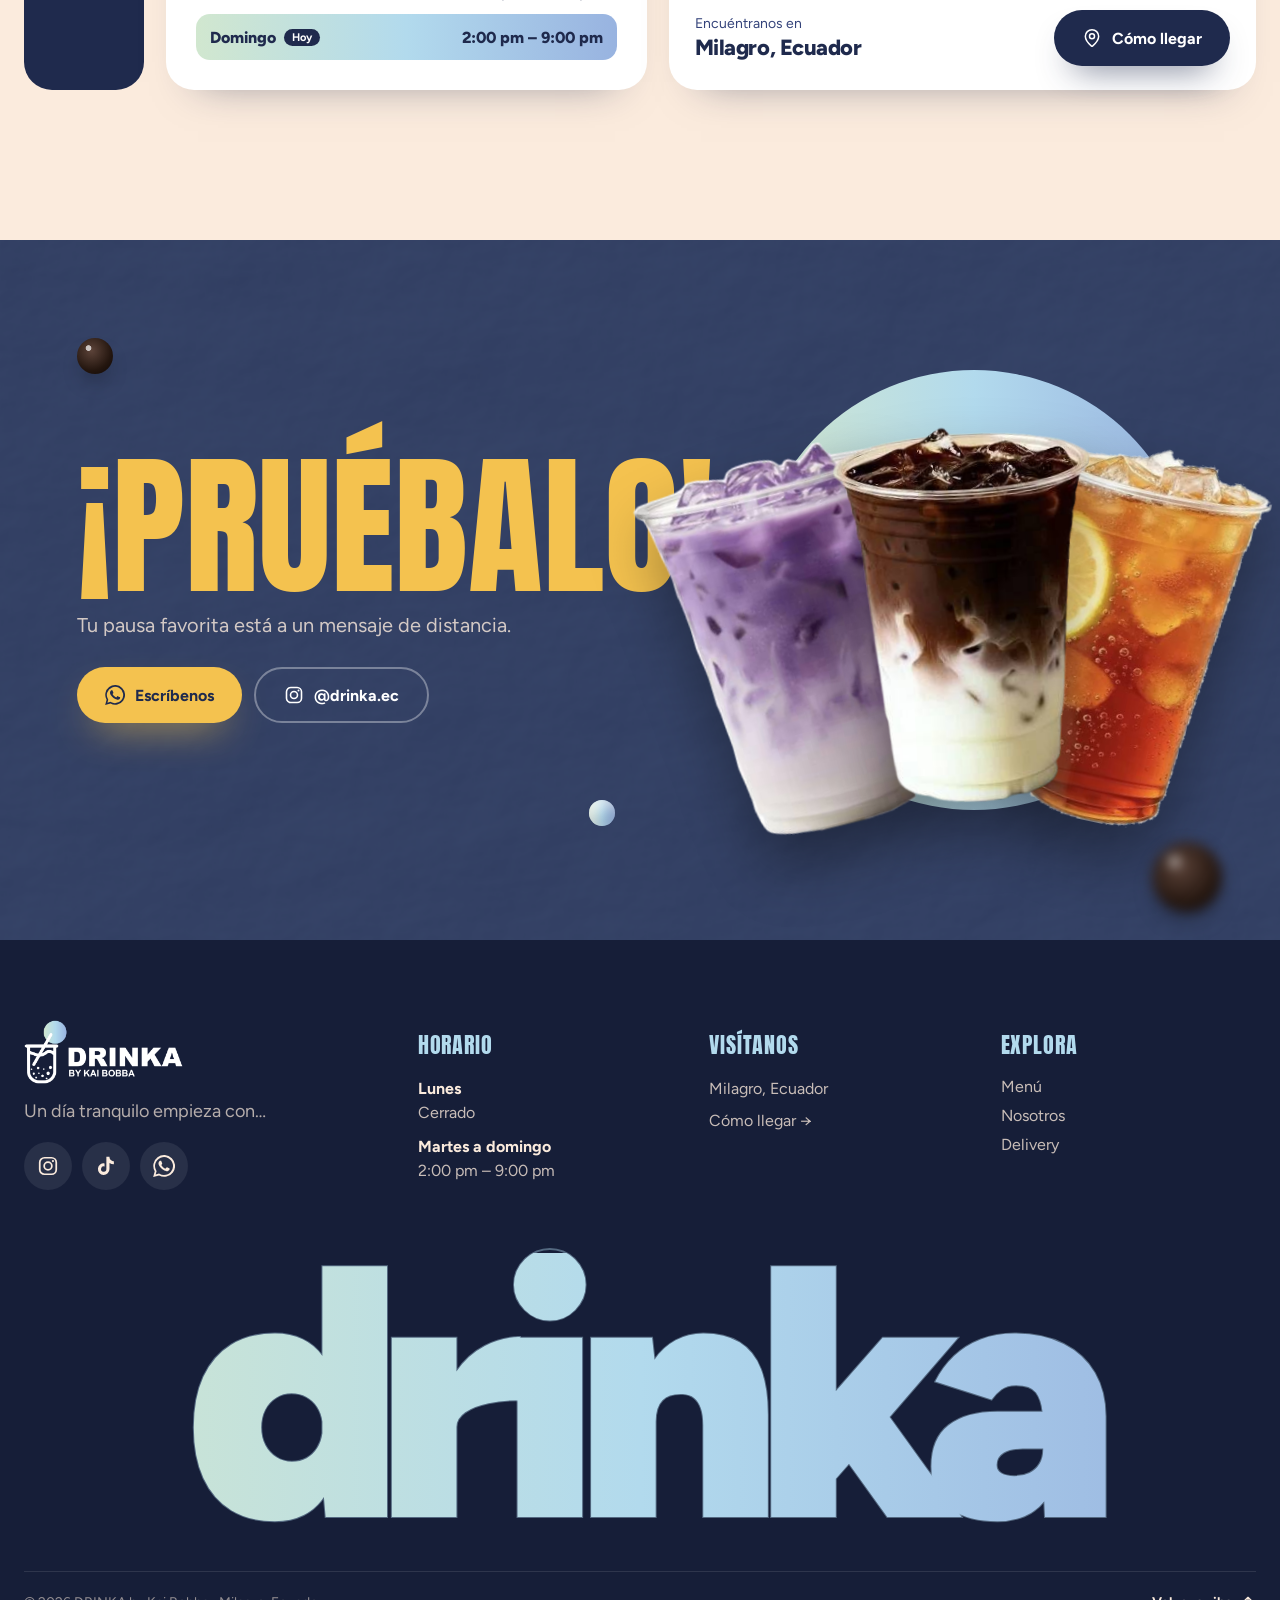
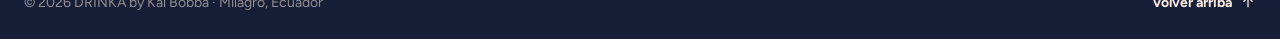
==== commit 79e04359: "Carga más liviana en celular Las texturas pasan de filtros SVG a imágenes JPG, se quita la capa de g" ====
--- a/index.html
+++ b/index.html
@@ -25,6 +25,11 @@
 <script>
   document.documentElement.classList.add("js");
   try { if (sessionStorage.getItem("drinka-intro")) document.documentElement.classList.add("no-intro"); } catch (e) {}
+  // Red de seguridad: pase lo que pase, a los 4 s la página se muestra
+  setTimeout(function () {
+    document.documentElement.classList.add("no-intro");
+    if (document.body) { document.body.classList.add("is-ready"); document.body.classList.remove("is-loading"); }
+  }, 4000);
 </script>
 </head>
 <body>
--- a/styles.css
+++ b/styles.css
@@ -26,9 +26,9 @@
   --wrap: 1240px;
 
   /* papel arrugado */
-  --crumple: url("data:image/svg+xml,%3Csvg xmlns='http://www.w3.org/2000/svg' width='1600' height='1000'%3E%3Cfilter id='p' x='0' y='0'%3E%3CfeTurbulence type='fractalNoise' baseFrequency='.0045 .006' numOctaves='5' seed='11'/%3E%3CfeDiffuseLighting lighting-color='%23fff' surfaceScale='5'%3E%3CfeDistantLight azimuth='225' elevation='48'/%3E%3C/feDiffuseLighting%3E%3C/filter%3E%3Crect width='100%25' height='100%25' filter='url(%23p)'/%3E%3C/svg%3E");
+  --crumple: url("assets/texturas/papel.jpg");
   /* grano fino */
-  --noise: url("data:image/svg+xml,%3Csvg xmlns='http://www.w3.org/2000/svg' width='180' height='180'%3E%3Cfilter id='n'%3E%3CfeTurbulence type='fractalNoise' baseFrequency='.85' numOctaves='3' stitchTiles='stitch'/%3E%3C/filter%3E%3Crect width='100%25' height='100%25' filter='url(%23n)'/%3E%3C/svg%3E");
+  --noise: url("assets/texturas/grano.jpg");
 }
 
 *, *::before, *::after { box-sizing: border-box; }
@@ -43,7 +43,7 @@
 }
 body::after {
   content: ""; position: fixed; inset: 0; z-index: 300; pointer-events: none;
-  background: var(--noise); opacity: .05;
+  background: var(--noise); opacity: .06; mix-blend-mode: overlay;
 }
 ::selection { background: #A88FE0; color: #fff; }
 img { display: block; max-width: 100%; }
@@ -1282,3 +1282,6 @@
   .checkout__total b { font-size: 28px; }
   .wa__chat { min-height: 0; }
 }
+
+/* Celular: sin capa de grano fija (ahorra trabajo al navegador) */
+@media (max-width: 820px) { body::after { display: none; } }
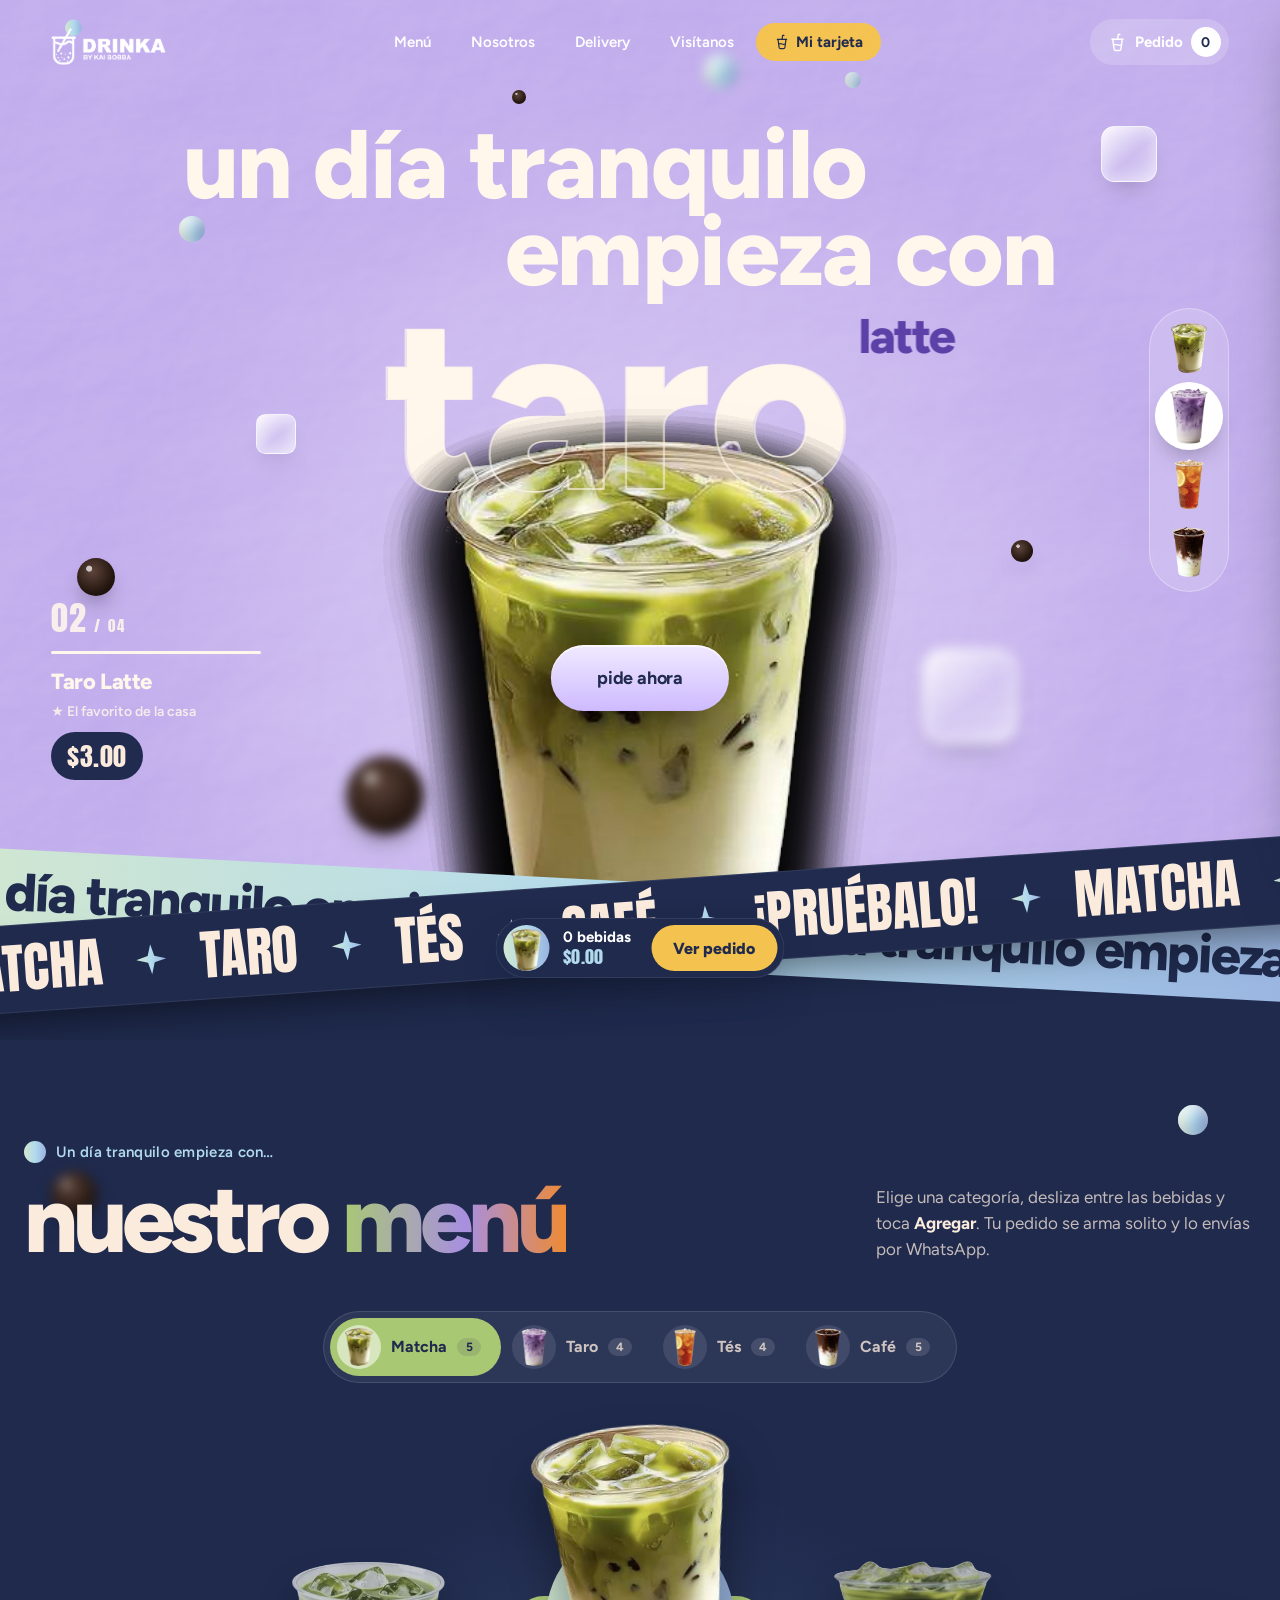
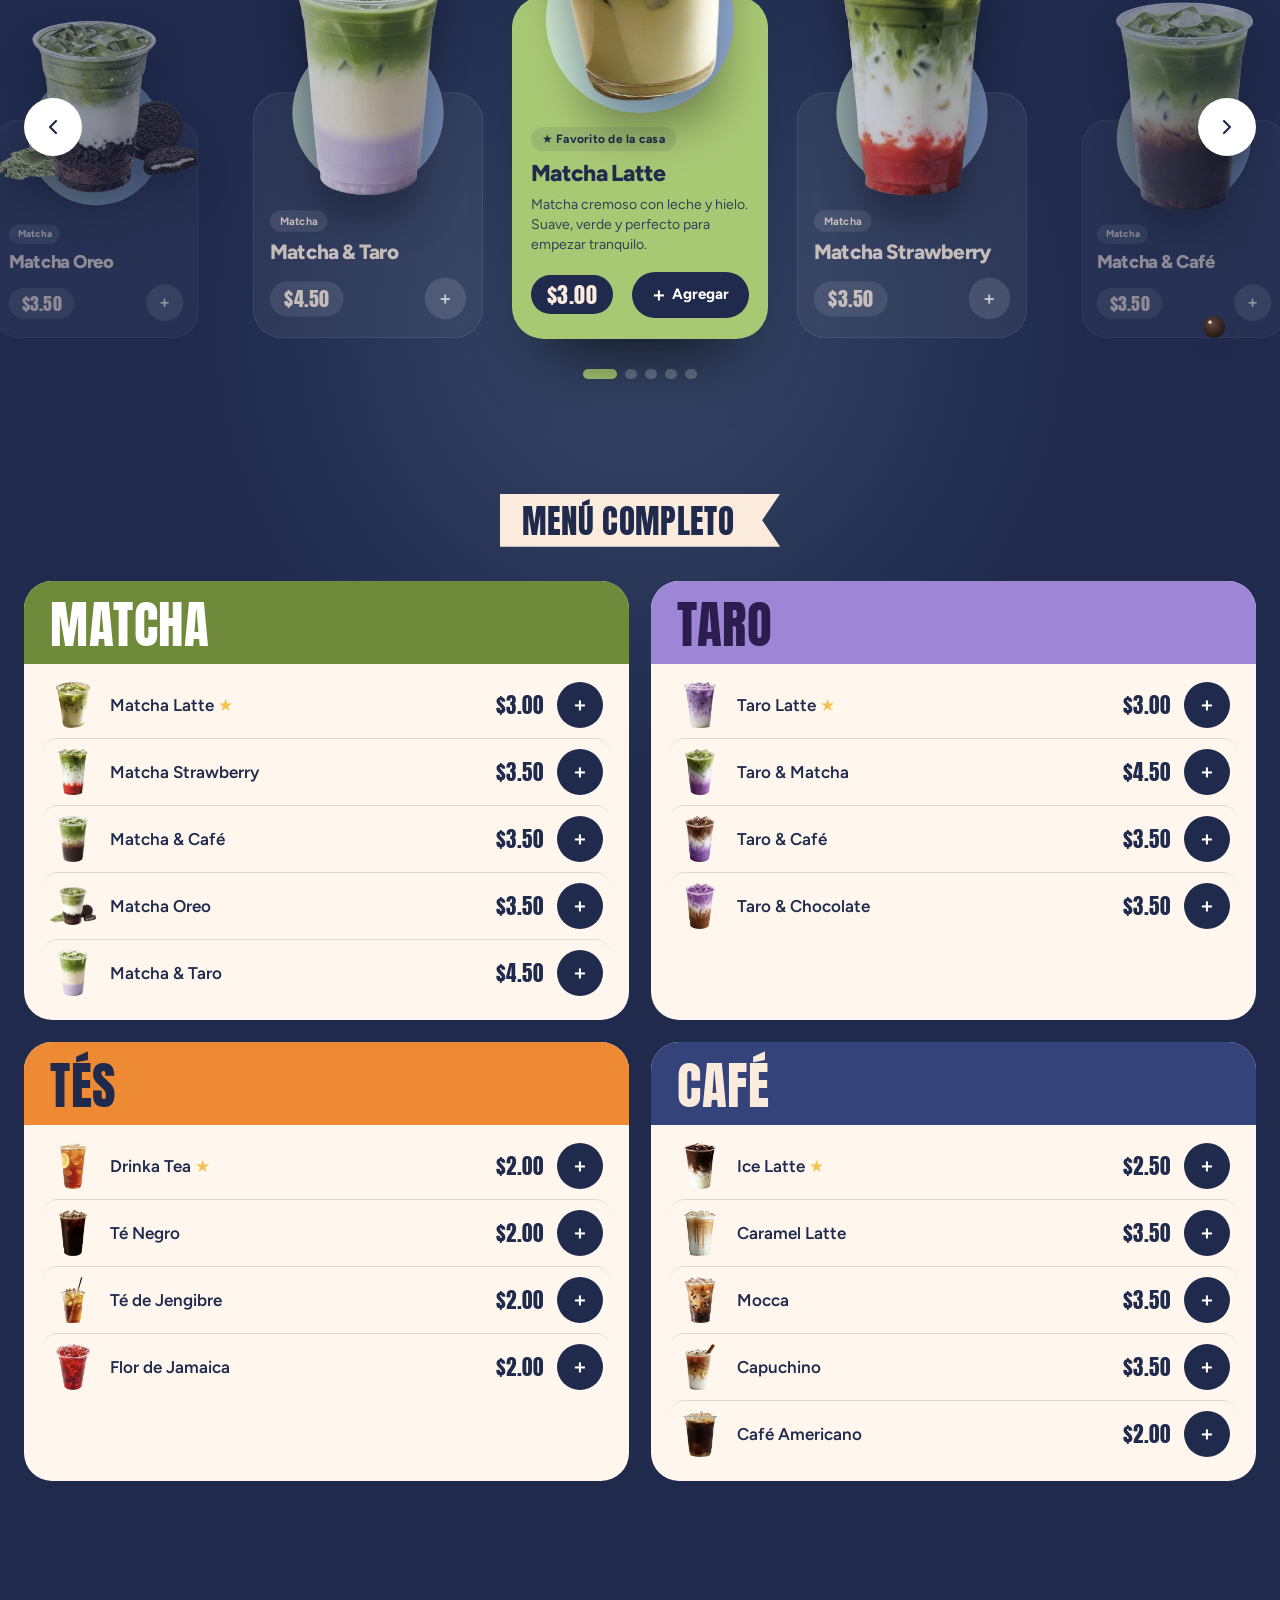
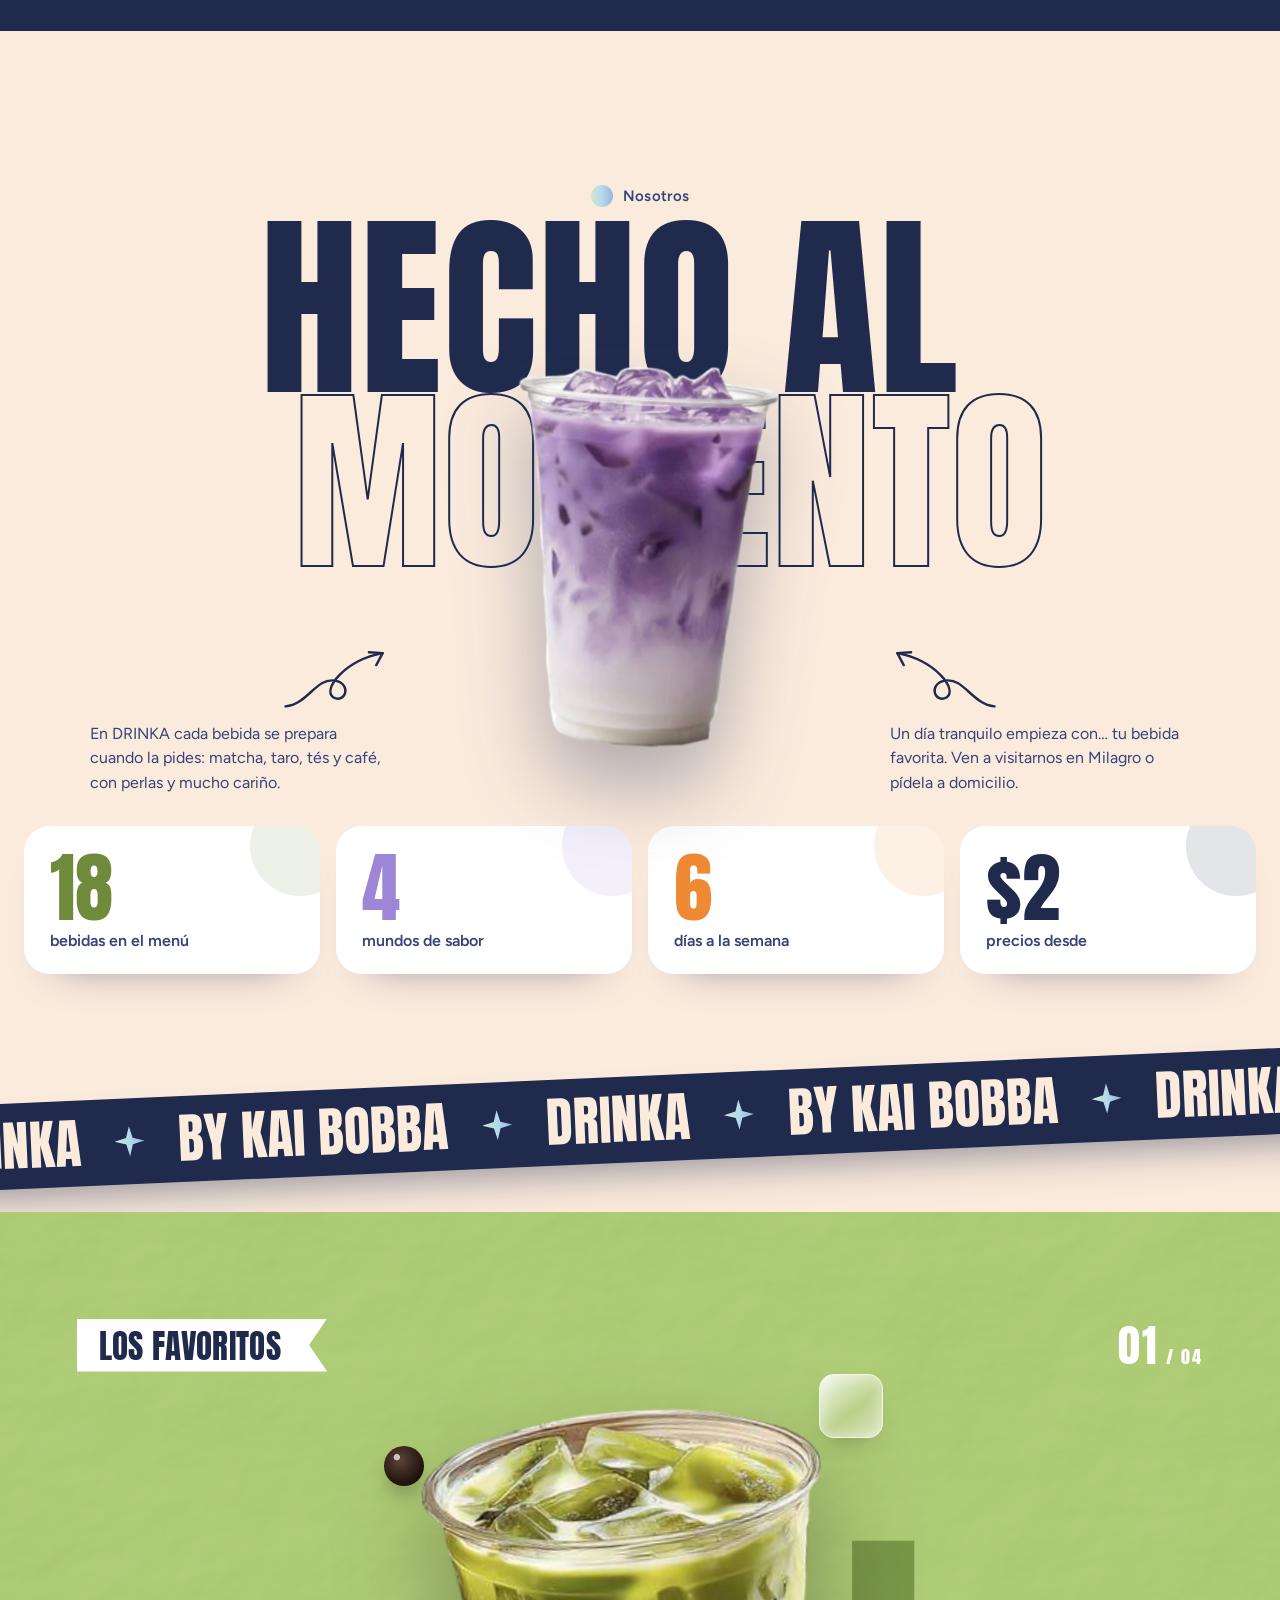
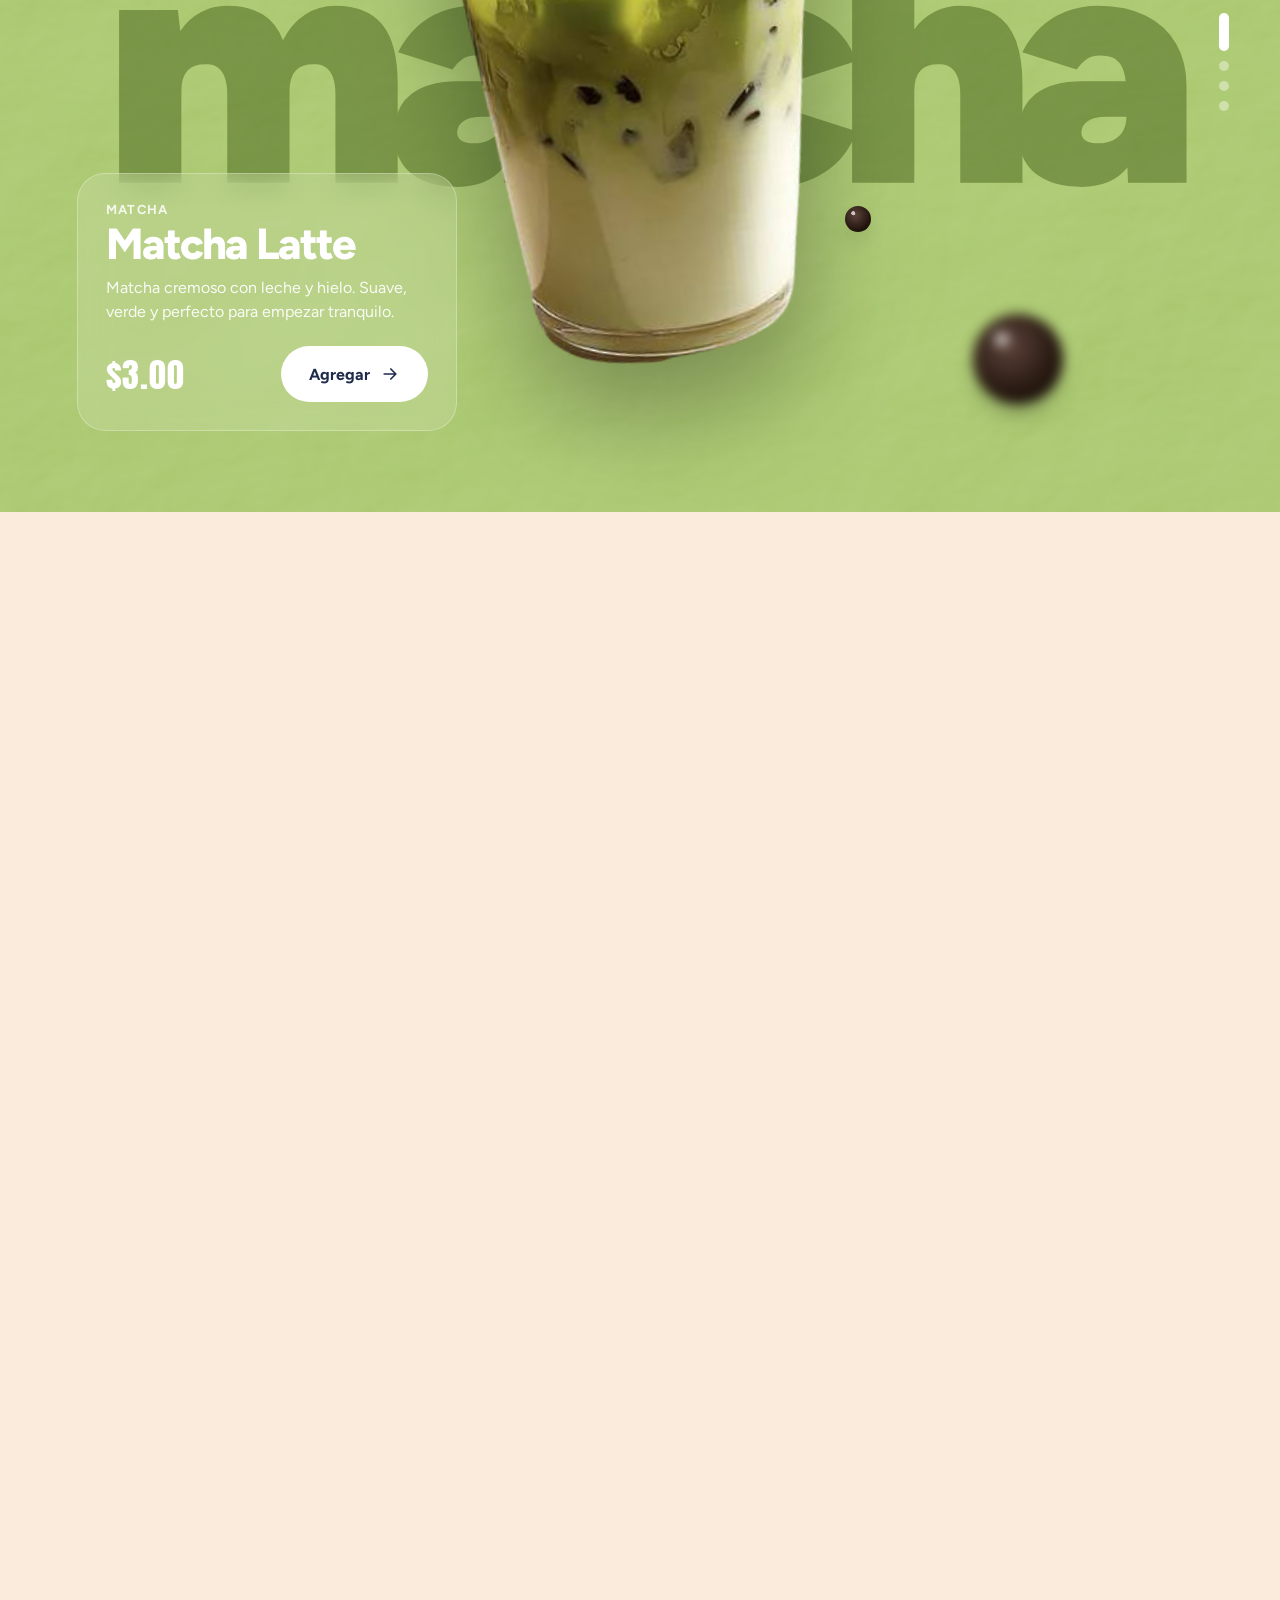
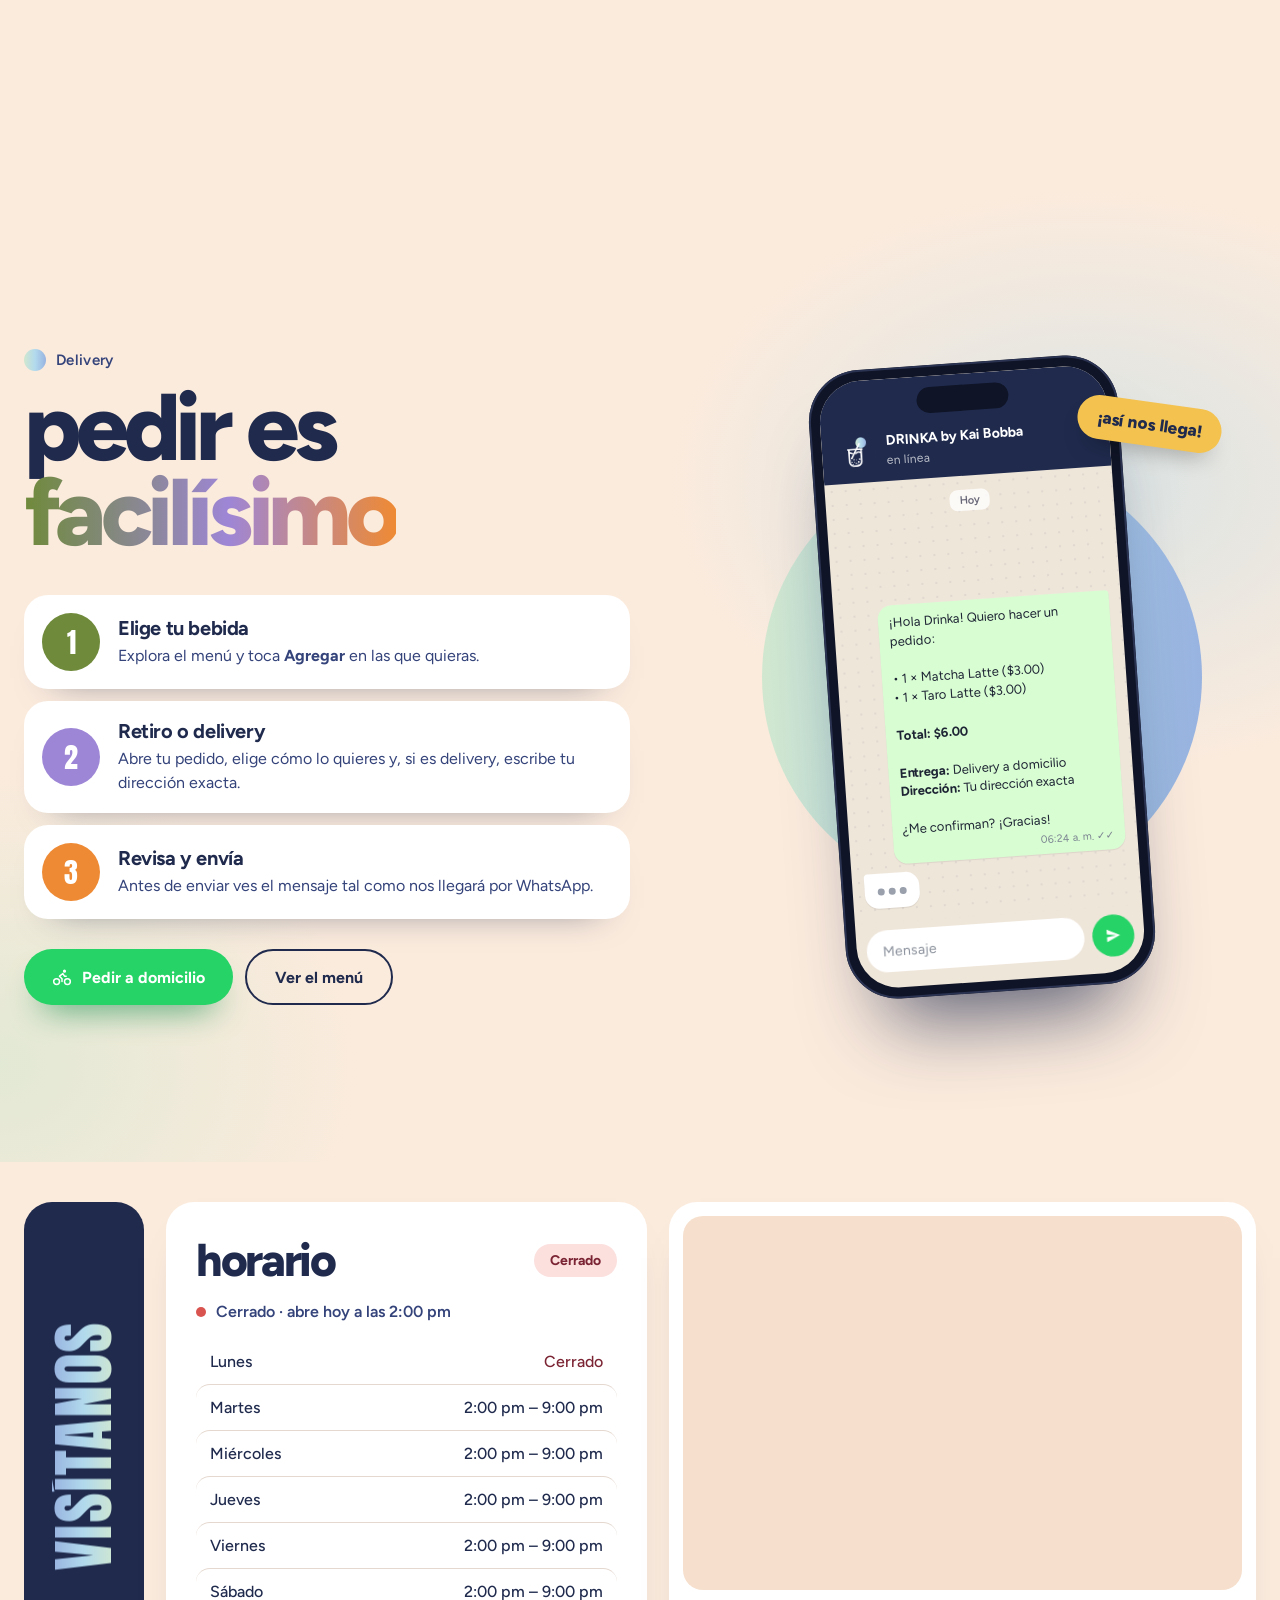
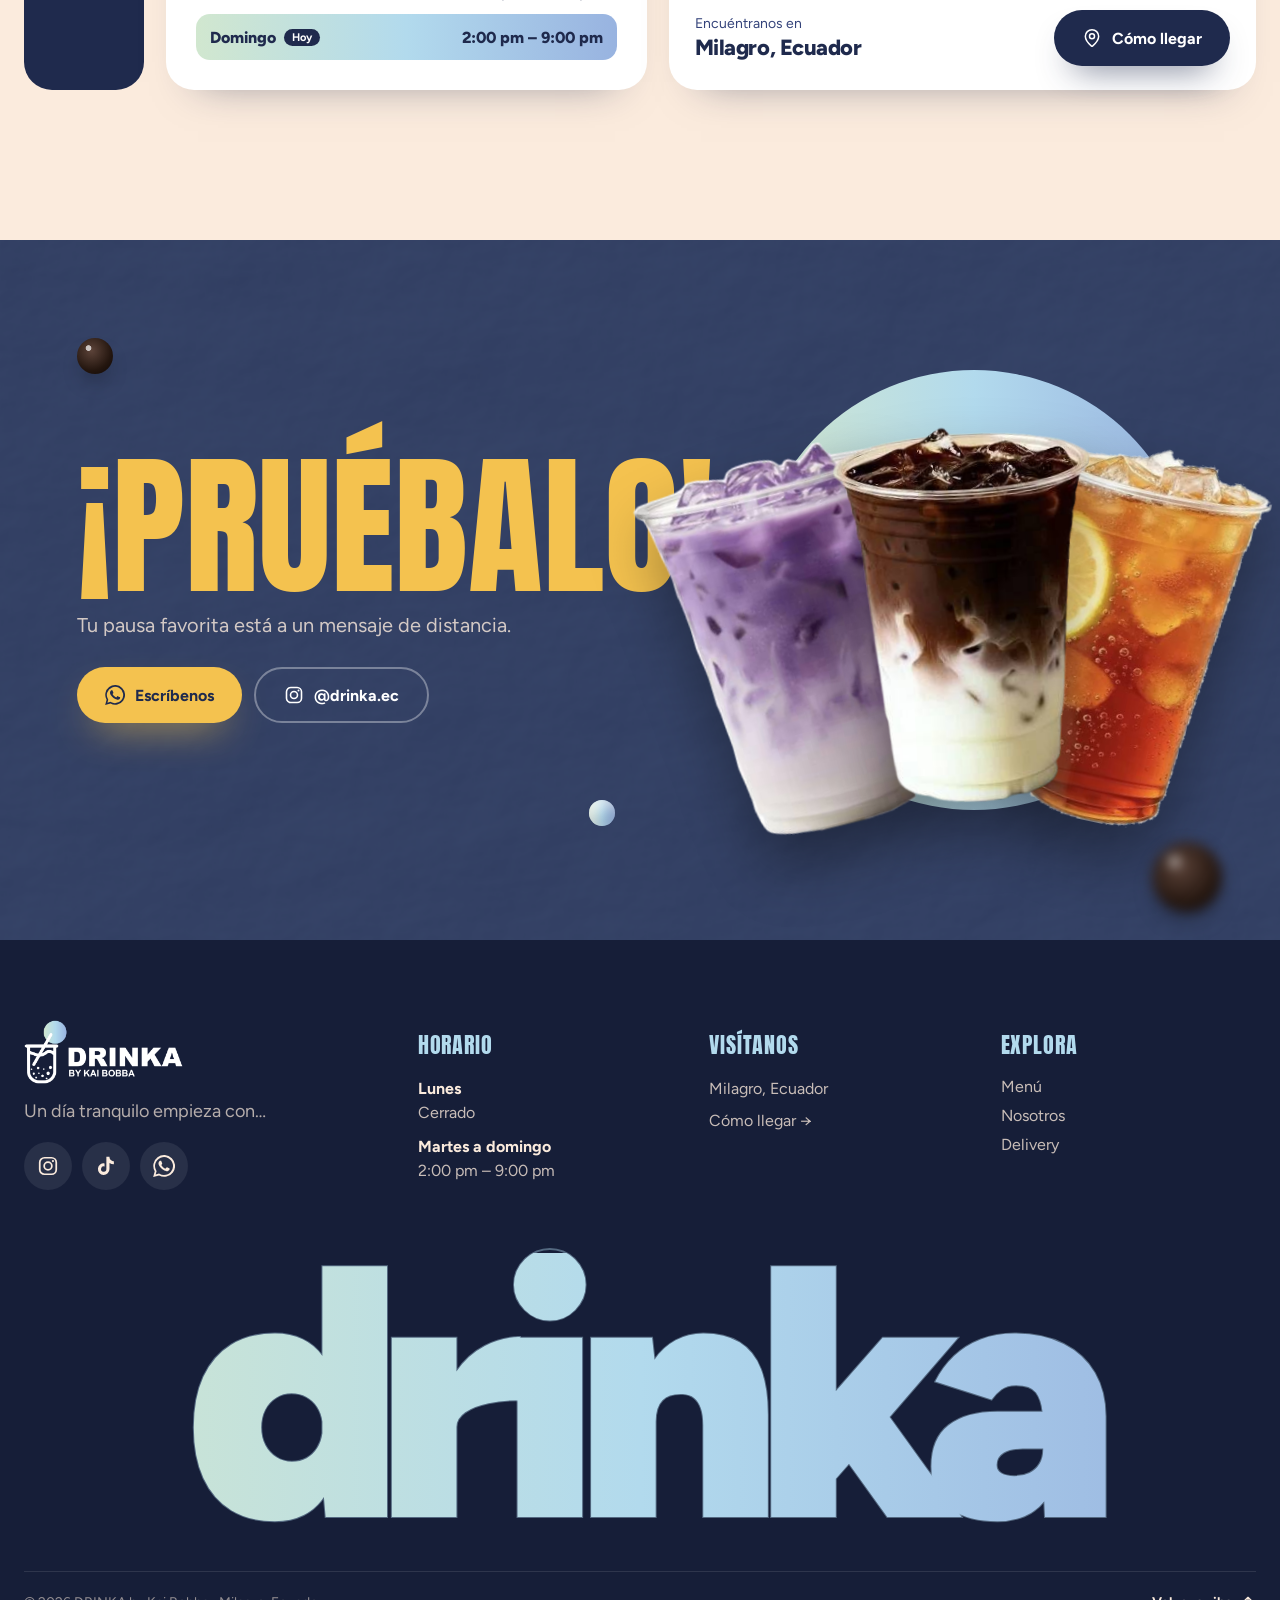
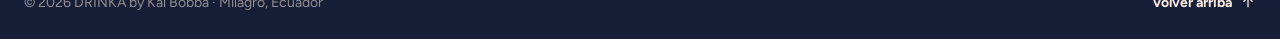
==== commit 0cec22df: "Club DRINKA: tarjeta de cliente frecuente y panel de sellos Los clientes crean su tarjeta con WhatsA" ====
--- a/index.html
+++ b/index.html
@@ -93,6 +93,7 @@
     <a href="#nosotros" data-sec="nosotros">Nosotros</a>
     <a href="#delivery" data-sec="delivery">Delivery</a>
     <a href="#visitanos" data-sec="visitanos">Visítanos</a>
+    <a class="nav__club" href="tarjeta.html"><svg aria-hidden="true"><use href="#i-bag"/></svg>Mi tarjeta</a>
     <a class="nav__wa" data-link="whatsapp" href="#" target="_blank" rel="noopener"><svg aria-hidden="true"><use href="#i-wa"/></svg>Pedir por WhatsApp</a>
   </nav>
   <button class="nav__cart" id="open-cart" type="button">
--- a/styles.css
+++ b/styles.css
@@ -1285,3 +1285,9 @@
 
 /* Celular: sin capa de grano fija (ahorra trabajo al navegador) */
 @media (max-width: 820px) { body::after { display: none; } }
+
+/* Botón "Mi tarjeta" (vista previa del Club DRINKA) */
+.nav__links a.nav__club { display: inline-flex; align-items: center; gap: 6px; background: var(--gold); color: var(--navy); font-weight: 700; }
+.nav__links a.nav__club svg { width: 16px; height: 16px; }
+.nav__links a.nav__club:hover { background: #F7CF6E; }
+@media (max-width: 820px) { .nav__links a.nav__club { justify-content: center; } }
